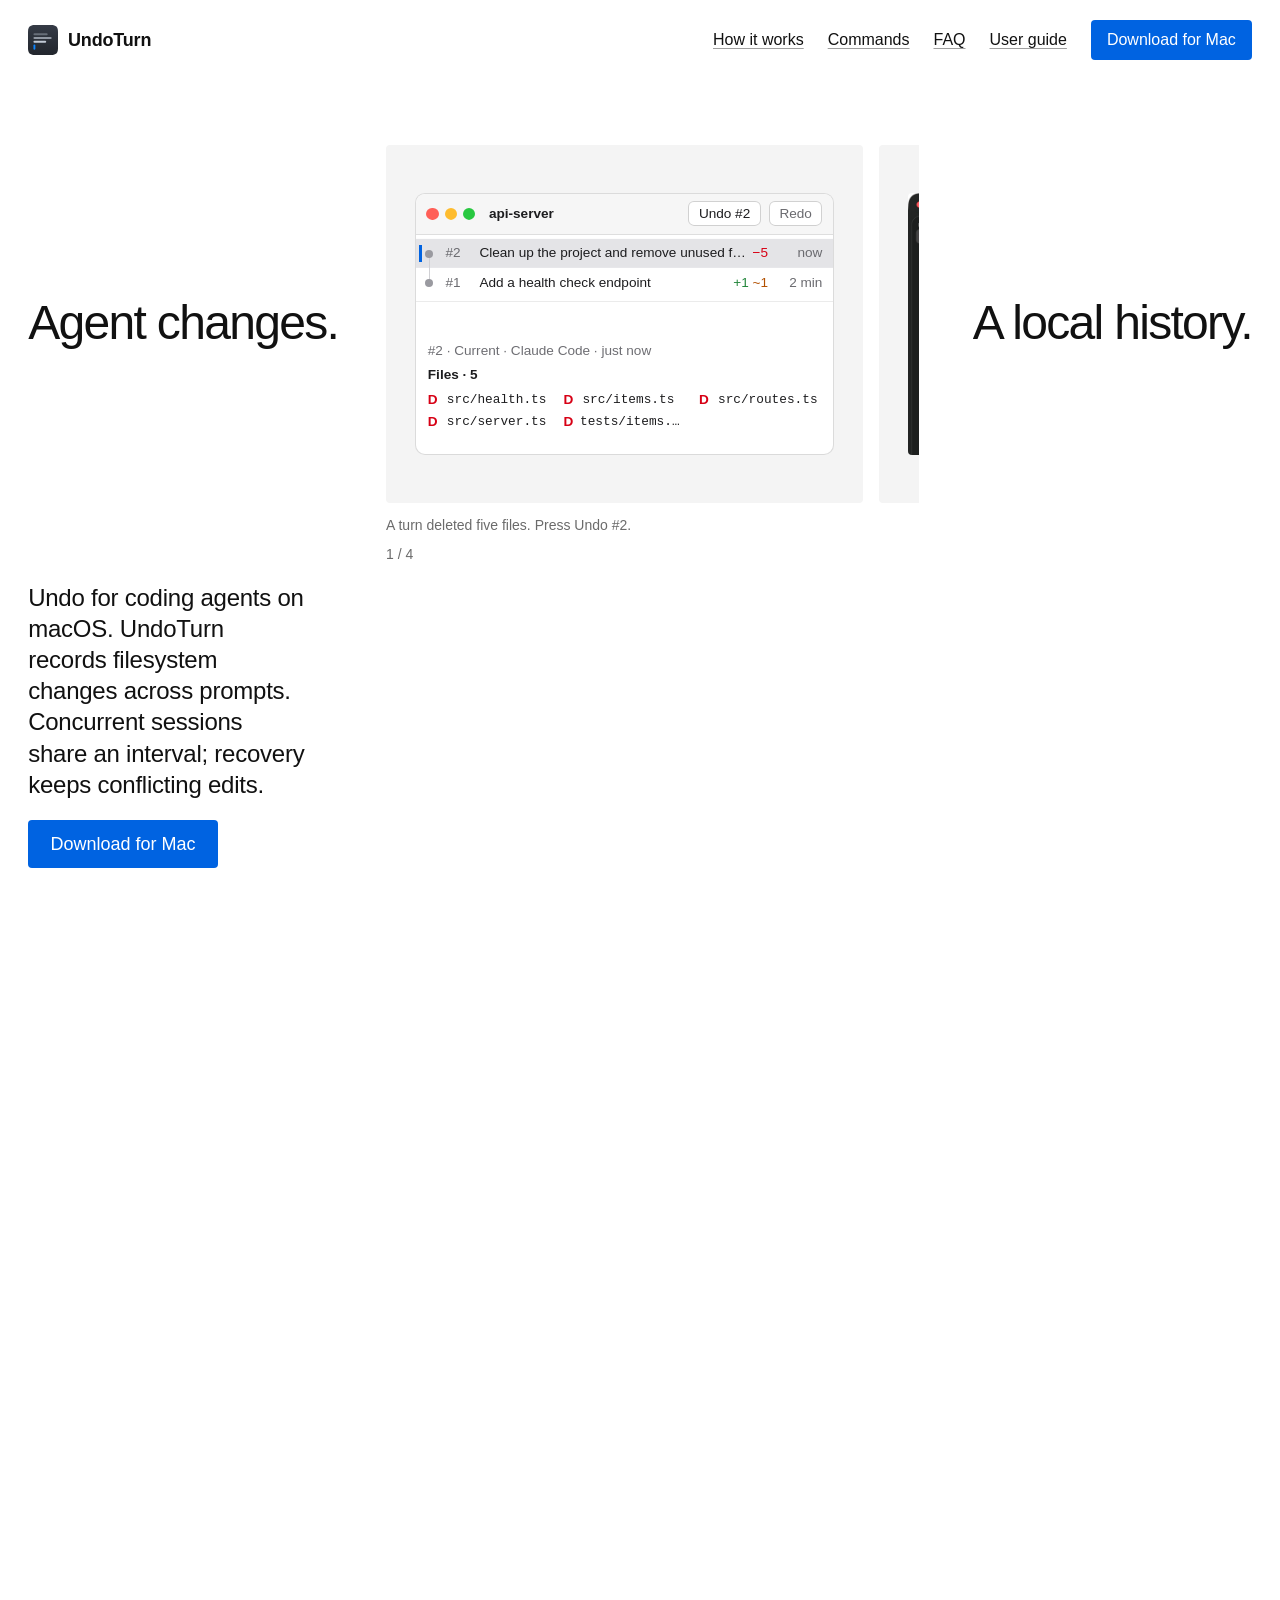
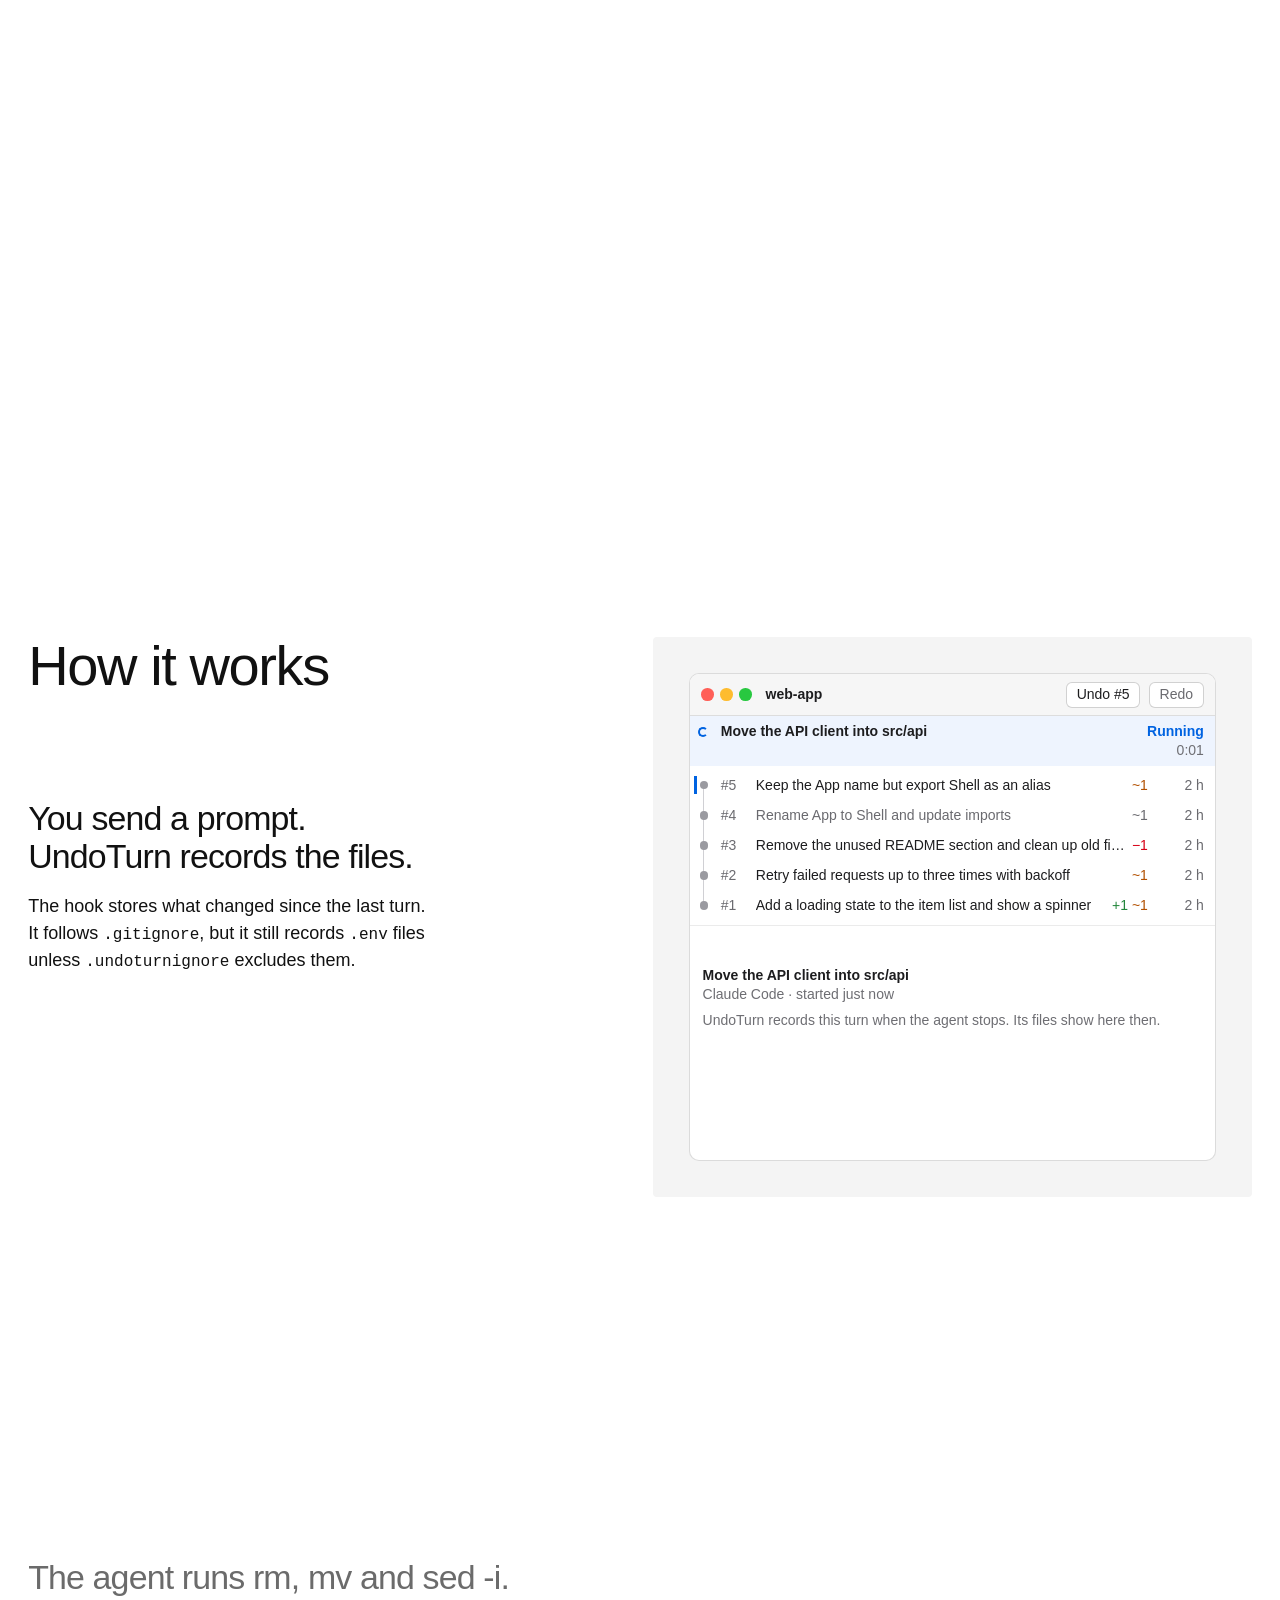
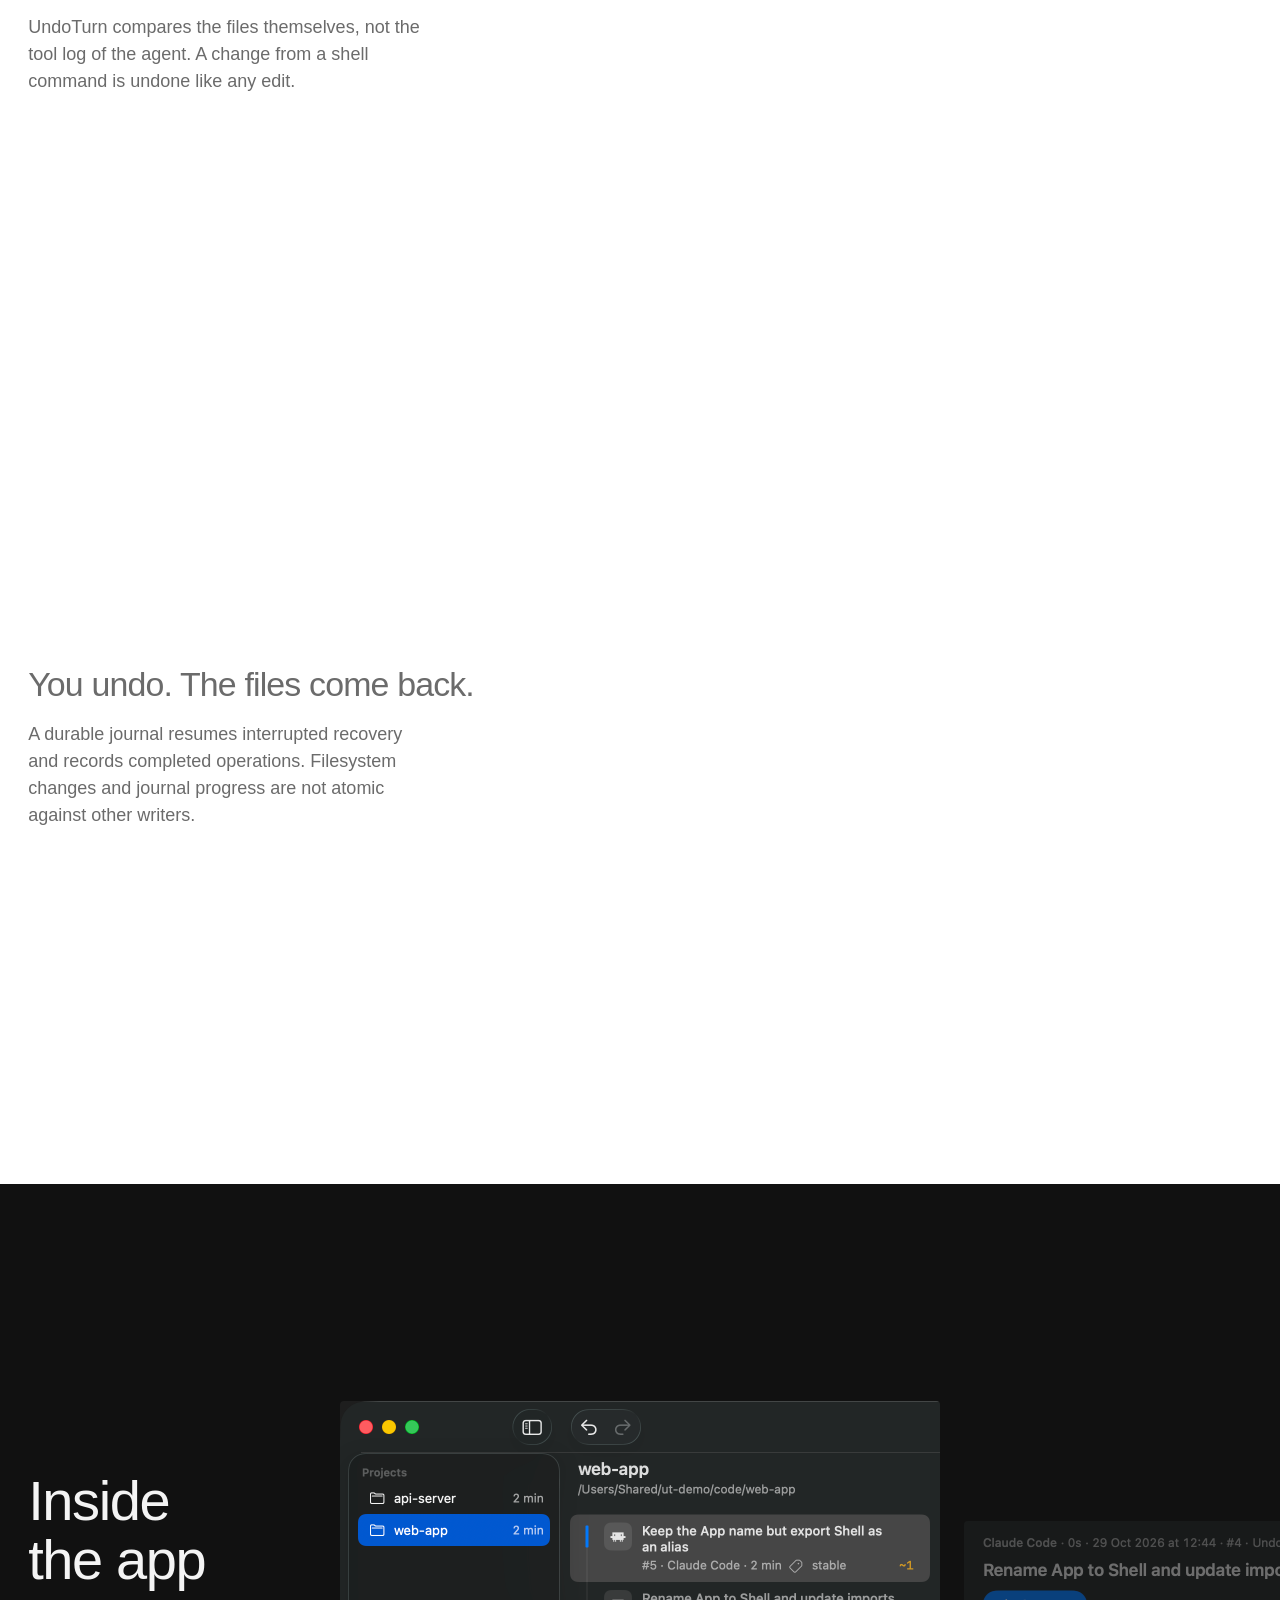
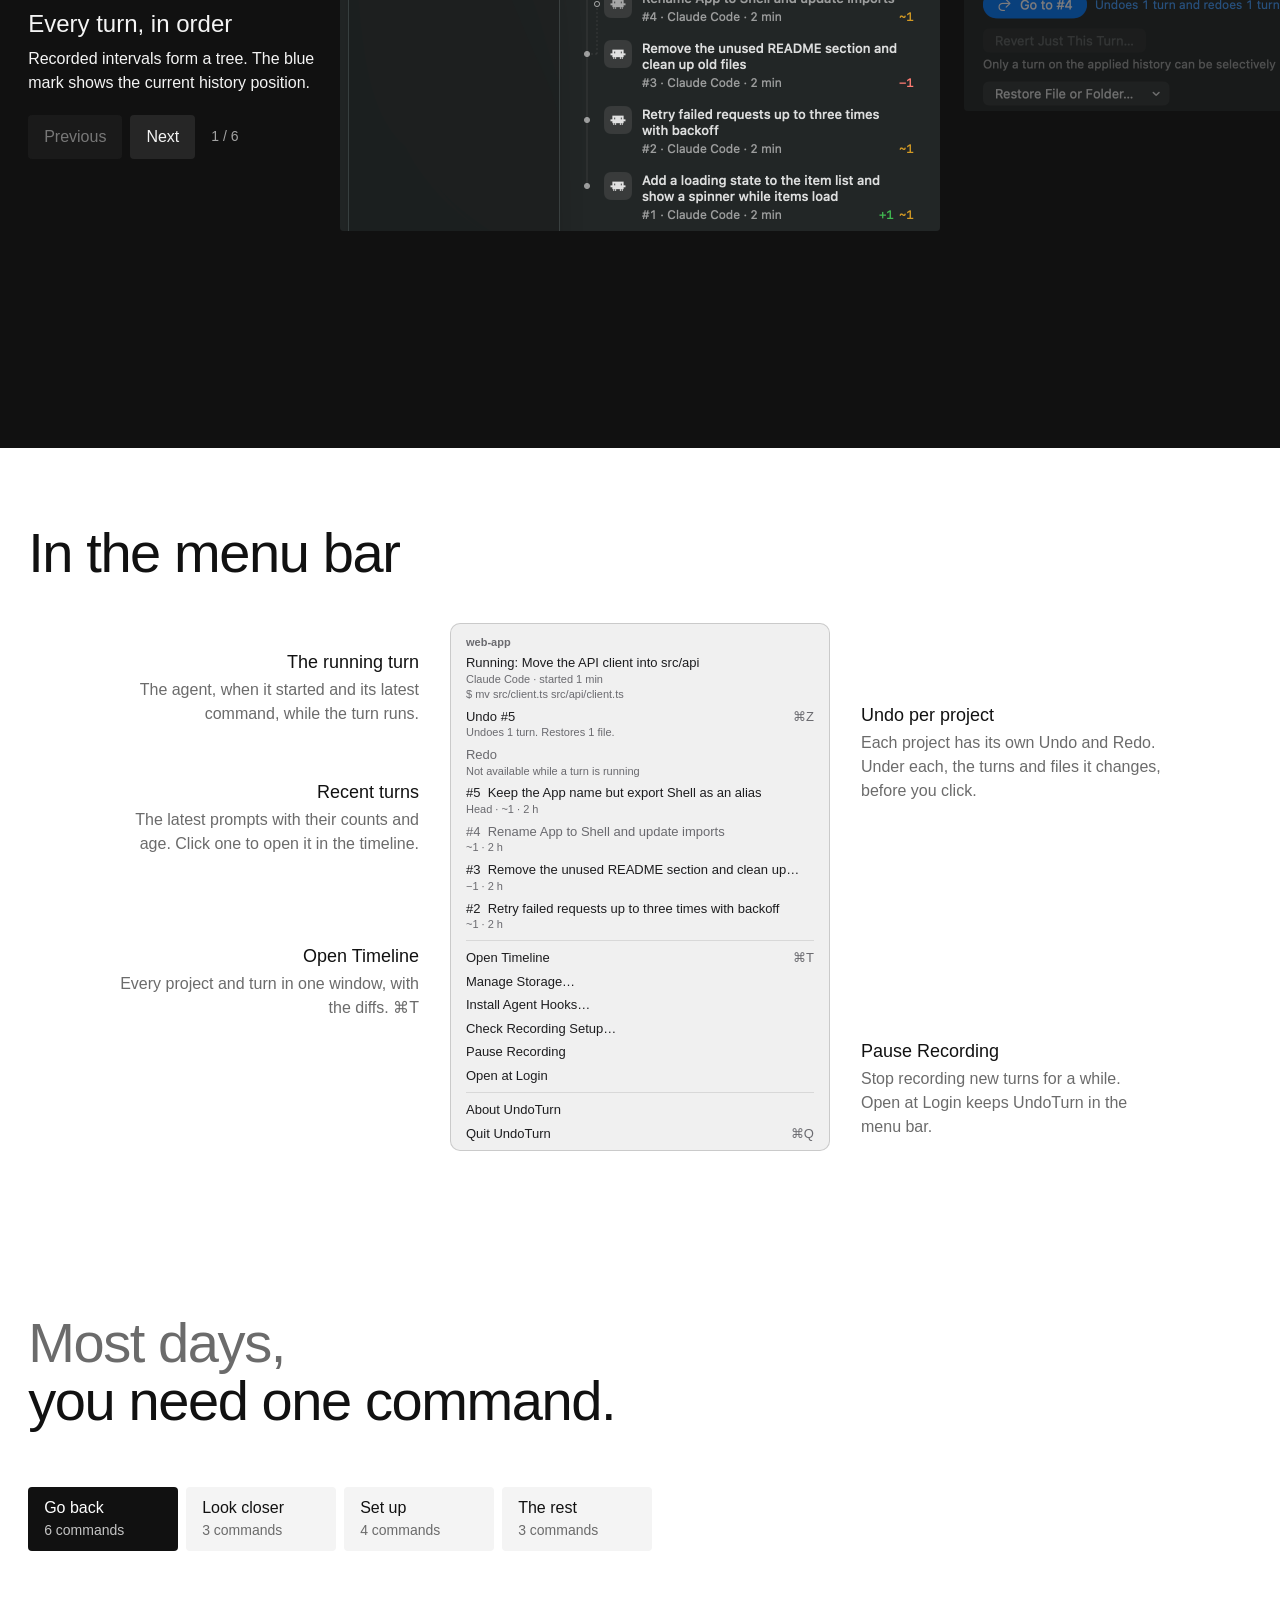
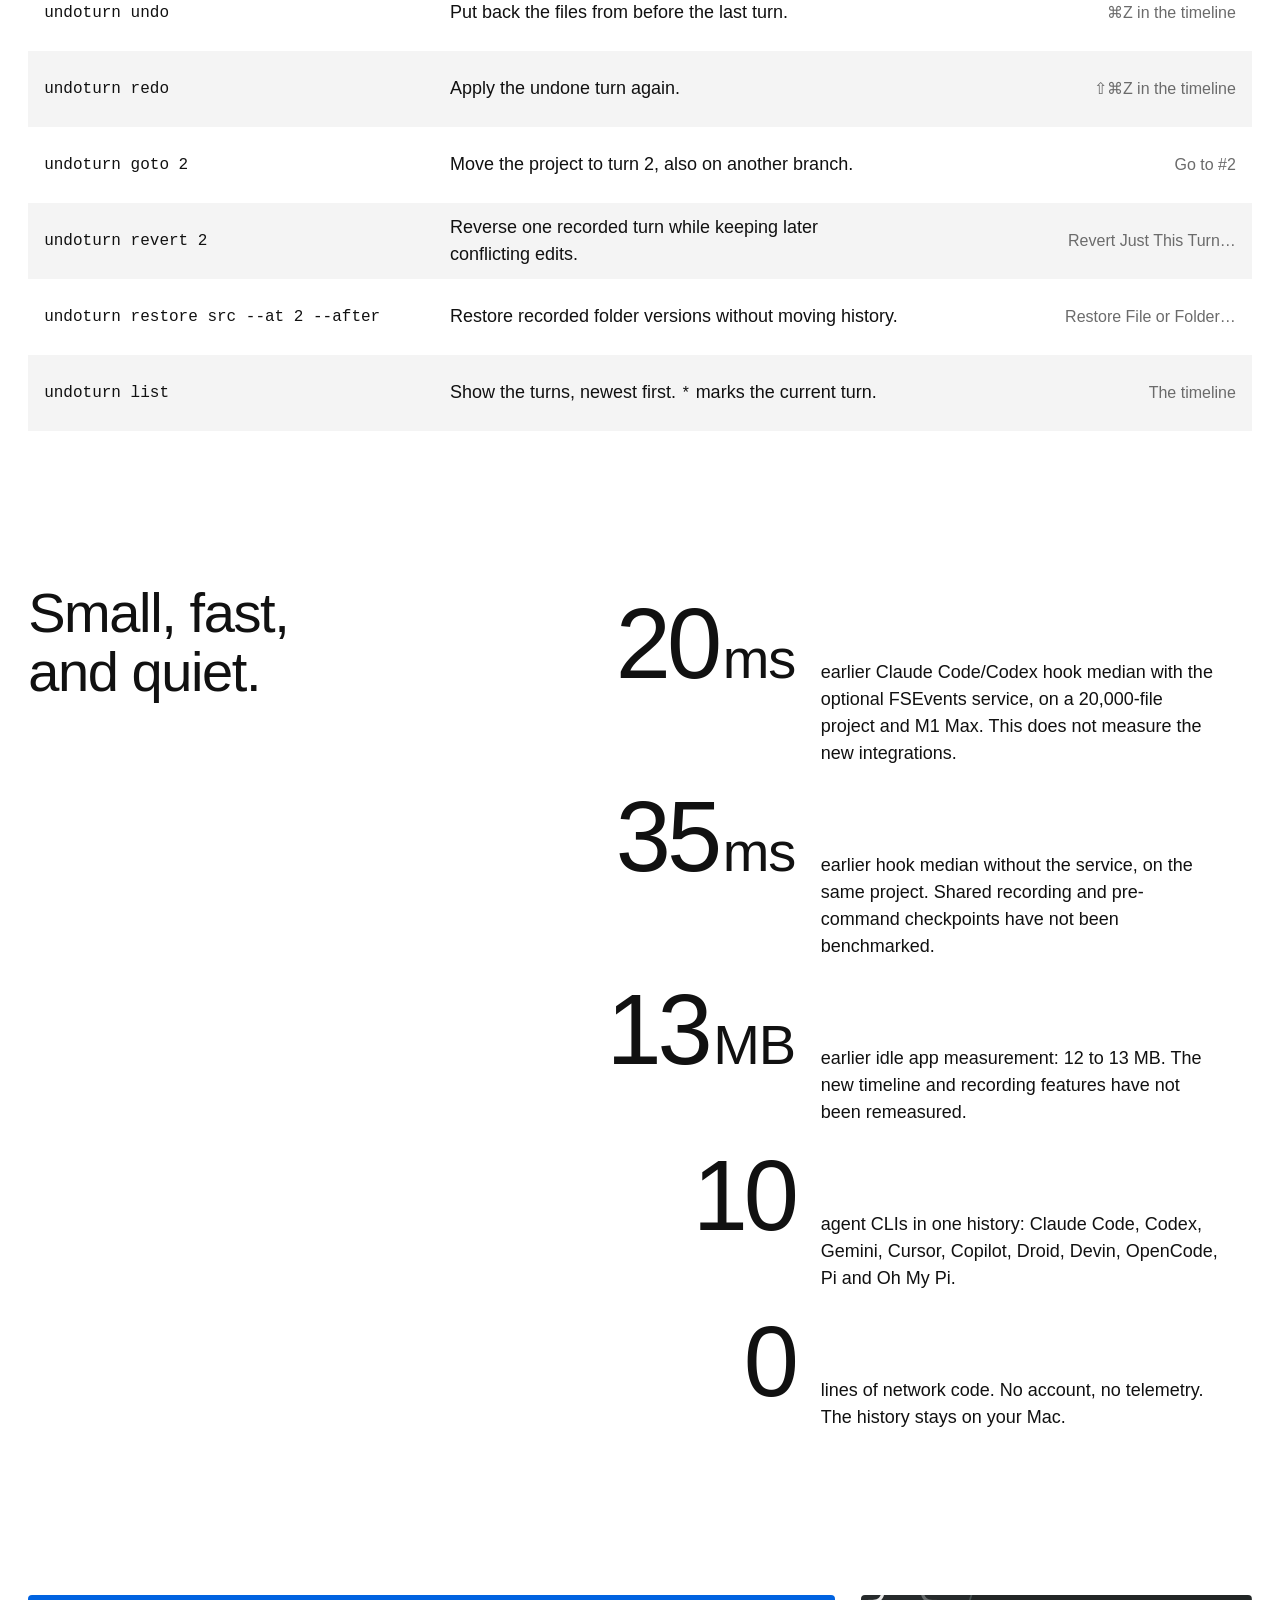
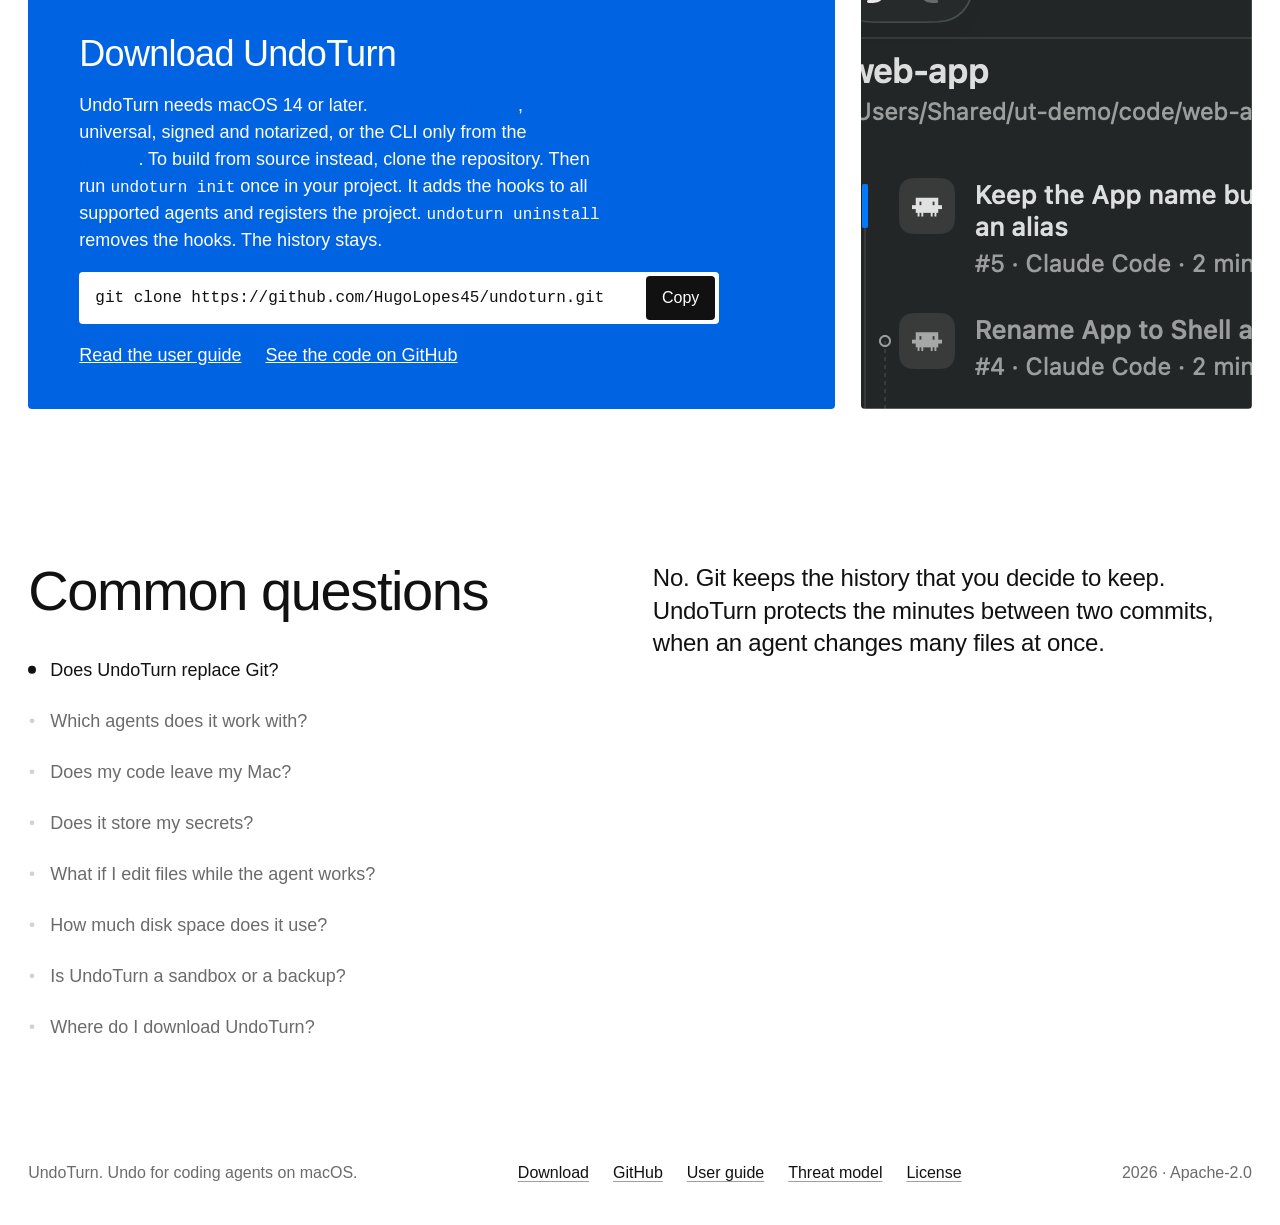
==== docs/index.html @ 09113bf9 "Remove the comparison with other tools UndoTurn's pages describe UndoTurn only; they do not name or " ====
<!doctype html>
<html lang="en">
<head>
<meta charset="utf-8">
<meta name="viewport" content="width=device-width, initial-scale=1">
<title>UndoTurn: undo for coding agents on macOS</title>
<meta name="description" content="UndoTurn records your files at each coding-agent prompt and puts them back with one command or one click. For Claude Code, Codex CLI and eight other agent CLIs, on macOS.">
<meta name="color-scheme" content="light">
<meta name="theme-color" content="#ffffff">
<meta property="og:title" content="UndoTurn: local history for coding agents">
<meta property="og:description" content="Undo for coding agents on macOS. One command. One click.">
<meta property="og:type" content="website">
<meta property="og:image" content="https://hugolopes45.github.io/undoturn/images/timeline-light.png">
<meta name="twitter:card" content="summary_large_image">
<link rel="icon" href="images/icon.svg" type="image/svg+xml">
<script>document.documentElement.classList.add('js')</script>
<style>
:root {
  --bg: #ffffff;
  --surface: #f4f4f4;
  --ink: #111111;
  --muted: #6b6b6b;
  --accent: #0063e1;
  --accent-strong: #0050b8;
  --accent-ink: #ffffff;
  --field: #111111;
  --field-ink: #f4f4f4;
  --field-muted: #a3a3a3;

  --font: -apple-system, BlinkMacSystemFont, "SF Pro Text", "Helvetica Neue", Arial, sans-serif;

  --step-small: 0.875rem;
  --step-body: 1.125rem;
  --step-lead: clamp(1.375rem, 1.1rem + 0.8vw, 1.75rem);
  --step-head: clamp(2rem, 1.2rem + 3vw, 3.5rem);
  --step-display: clamp(3.5rem, 1rem + 6.5vw, 7rem);

  --margin: clamp(1rem, 2.2vw, 2rem);
  --gutter: clamp(1rem, 2vw, 2rem);
  --section: clamp(7.5rem, 12vw, 15rem);
  --radius: 4px;

  --ease-out: cubic-bezier(0.22, 1, 0.36, 1);
  --ease-expo: cubic-bezier(0.16, 1, 0.3, 1);
  --ease-in-out: cubic-bezier(0.76, 0, 0.24, 1);
  --t-press: 140ms;
  --t-hover: 180ms;
  --t-ui: 240ms;
}

/* reset */
*, *::before, *::after { box-sizing: border-box; }
html { -webkit-text-size-adjust: 100%; text-size-adjust: 100%; }
body { margin: 0; background: var(--bg); color: var(--ink); font-family: var(--font); font-size: var(--step-body); line-height: 1.5; -webkit-font-smoothing: antialiased; text-rendering: optimizeLegibility; }
h1, h2, h3, p, figure, ul, ol, dl, dd { margin: 0; }
ul[class], ol[class] { padding: 0; list-style: none; }
img, svg { display: block; max-width: 100%; }
img { height: auto; }
button { font: inherit; color: inherit; background: none; border: 0; padding: 0; cursor: pointer; }
a { color: inherit; }
:target { scroll-margin-top: 2rem; }
::selection { background: var(--accent); color: var(--accent-ink); }
:focus-visible { outline: 2px solid var(--accent); outline-offset: 3px; }
h1, h2, h3 { font-weight: 500; text-wrap: balance; }
p { max-width: 62ch; text-wrap: pretty; }
pre, code, kbd { font-family: ui-monospace, "SF Mono", Menlo, monospace; font-size: 0.89em; }
:where(p, figcaption) code { white-space: nowrap; }
code.path { white-space: normal; }
.sr-only { position: absolute; width: 1px; height: 1px; overflow: hidden; clip-path: inset(50%); white-space: nowrap; }

/* layout */
.wrap { padding-inline: var(--margin); }
.grid { display: grid; grid-template-columns: repeat(12, minmax(0, 1fr)); column-gap: var(--gutter); }
.section { padding-block: calc(var(--section) / 2); }
.head { font-size: var(--step-head); line-height: 1.04; letter-spacing: -0.025em; }
.lead { font-size: var(--step-lead); line-height: 1.3; letter-spacing: -0.01em; }
.muted { color: var(--muted); }

/* controls */
.button { display: inline-flex; align-items: center; justify-content: center; min-height: 3rem; padding: 0 1.4rem; background: var(--accent); color: var(--accent-ink); border-radius: var(--radius); text-decoration: none; white-space: nowrap; font-weight: 500; transition: transform var(--t-press) var(--ease-out), background-color var(--t-hover) ease; }
.button:active { transform: scale(0.97); }
.button--small { min-height: 2.5rem; padding: 0 1rem; font-size: 16px; }
.link { text-decoration: underline; text-decoration-color: color-mix(in srgb, currentColor 40%, transparent); text-underline-offset: 0.2em; text-decoration-thickness: 0.07em; transition: text-decoration-color var(--t-hover) ease, color var(--t-hover) ease; }
.link-plain { color: var(--accent); text-decoration: underline; text-underline-offset: 0.18em; text-decoration-thickness: 0.07em; }
.ctl { display: inline-flex; align-items: center; justify-content: center; min-height: 2.75rem; min-width: 2.75rem; padding: 0 1rem; border-radius: var(--radius); background: var(--surface); font-size: 16px; transition: transform var(--t-press) var(--ease-out), background-color var(--t-hover) ease, opacity var(--t-hover) ease; }
.ctl:active { transform: scale(0.96); }
.ctl:disabled { opacity: 0.45; cursor: default; }
@media (hover: hover) and (pointer: fine) {
  .button:hover { background-color: var(--accent-strong); }
  .link:hover { text-decoration-color: currentColor; }
  .link-plain:hover { color: var(--accent-strong); }
  .ctl:not(:disabled):hover { background-color: #e6e6e6; }
  .showcase .ctl:not(:disabled):hover { background-color: #333333; }
}

/* ---------- hero ---------- */
.hero { position: relative; }
.hero__stage { display: grid; grid-template-columns: minmax(0, 1fr); row-gap: 20px; padding: 14px var(--margin) 40px; min-height: 100svh; align-content: start; }
.nav { display: flex; align-items: center; gap: 24px; min-height: 52px; }
.wordmark { display: inline-flex; align-items: center; gap: 10px; margin-right: auto; font-size: 18px; font-weight: 600; letter-spacing: -0.01em; text-decoration: none; }
.wordmark img { width: 30px; height: 30px; }
.nav__links { display: none; gap: 24px; font-size: 16px; }
.nav__links a { text-decoration-line: underline; }
.hero__title { font-size: clamp(2.5rem, 9.4vw, 4.75rem); line-height: 1.02; letter-spacing: -0.035em; font-weight: 500; }
.lines .line { display: block; overflow: hidden; padding-bottom: 0.08em; margin-bottom: -0.08em; }
.lines [data-line] { display: block; }
.half [data-line] { white-space: nowrap; }
.half--b { text-align: right; }
.reel { --sliver: 14px; --gap: 10px; container-type: inline-size; --fw: calc(100cqw - 2 * var(--margin) - 2 * (var(--sliver) + var(--gap))); margin-inline: calc(var(--margin) * -1); overflow: hidden; }
html:not(.js) .reel__window { overflow-x: auto; }
.js .reel__window { touch-action: pan-y pinch-zoom; }
.reel__track { display: flex; gap: var(--gap); padding-inline: calc(var(--margin) + var(--sliver) + var(--gap)); transform: translate3d(calc(var(--pos, 0) * -1 * (var(--fw) + var(--gap))), 0, 0); }
.frame { flex: 0 0 var(--fw); min-width: 0; }
.frame__box { position: relative; aspect-ratio: 4 / 3; container-type: inline-size; border-radius: var(--radius); background: var(--surface); }
.frame__in { position: absolute; left: 6%; right: 6%; top: 50%; transform: translateY(-50%); aspect-ratio: 16 / 10; }
@media (max-width: 47.99em) { .frame__in--tall { aspect-ratio: 4 / 3; } }
.shot { overflow: hidden; border-radius: var(--radius); }
.shot img { width: calc(var(--iw, 960) / var(--w) * 100%); max-width: none; }
.frame figcaption { margin-top: 12px; font-size: var(--step-small); color: var(--muted); }
.js .frame figcaption { position: absolute; width: 1px; height: 1px; overflow: hidden; clip-path: inset(50%); white-space: nowrap; }
.reel__foot { padding-inline: calc(var(--margin) + var(--sliver) + var(--gap)); }
.reel__caption { display: none; margin-top: 12px; font-size: var(--step-small); color: var(--muted); }
.js .reel__caption { display: block; }
.reel__controls { display: flex; align-items: center; gap: 8px; margin-top: 8px; }
.reel__count { font-size: var(--step-small); color: var(--muted); font-variant-numeric: tabular-nums; margin-left: 8px; }
.hero__act { display: flex; flex-direction: column; align-items: flex-start; gap: 20px; }
.hero__sentence { max-width: 30ch; }

@media (min-width: 48em) {
  .nav__links { display: flex; }
  .reel { --sliver: 32px; --gap: 16px; }
}
@media (min-width: 75em) {
  .hero__stage { height: 100svh; min-height: 640px; grid-template-columns: minmax(0, 0.9fr) var(--reel) minmax(0, 1fr); grid-template-rows: auto 1fr auto; column-gap: var(--gutter); row-gap: 0; padding-bottom: 32px; --reel: clamp(480px, min(46vw, (100svh - 360px) * 4 / 3 + 112px), 800px); }
  .nav { grid-column: 1 / -1; }
  .hero__title { grid-column: 1 / -1; grid-row: 2; display: grid; grid-template-columns: subgrid; align-self: center; font-size: clamp(2.75rem, 5vw - 1rem, 4.5rem); }
  .half--a { grid-column: 1; grid-row: 1; justify-self: start; }
  .half--b { grid-column: 3; grid-row: 1; justify-self: end; }
  .reel { grid-column: 2; grid-row: 2; align-self: center; position: relative; z-index: 2; margin-inline: 0; overflow: visible; --sliver: 40px; --gap: 16px; --fw: calc(var(--reel) - 2 * (var(--sliver) + var(--gap))); }
  .reel__window { overflow: clip; }
  .reel__track { padding-inline: calc(var(--sliver) + var(--gap)); }
  .reel__foot { position: absolute; top: 100%; left: 0; right: 0; padding-inline: calc(var(--sliver) + var(--gap)); }
  .hero__act { grid-column: 1; grid-row: 3; align-self: end; }
  .hero__sentence { font-size: 24px; }
}
@media (min-width: 75em) and (prefers-reduced-motion: no-preference) {
  .js .hero { height: 240svh; }
  .js .hero__stage { position: sticky; top: 0; }
  .js .reel__controls .ctl { display: none; }
  .js .reel__count { margin-left: 0; }
}
.reel__track { transition: transform 620ms var(--ease-out); }
.js .hero.is-held .reel__track { transition: none; }

/* ---------- interface fragments: macOS conventions ---------- */
[data-ui] { font-family: var(--font); color: #1d1d1f; line-height: 1.35; text-align: left; }
[data-ui] code { font-size: 0.94em; }
[data-ui].win { position: absolute; inset: 0; display: flex; flex-direction: column; background: #ffffff; border-radius: 10px; border: 1px solid rgba(0, 0, 0, 0.14); overflow: hidden; font-size: clamp(11px, 2.85cqw, 14px); }
[data-ui] .win__bar { display: flex; align-items: center; gap: 0.6em; padding: 0.55em 0.8em; background: #f6f6f6; border-bottom: 1px solid rgba(0, 0, 0, 0.1); white-space: nowrap; }
[data-ui] .lights { display: inline-flex; gap: 0.45em; margin-right: 0.4em; }
[data-ui] .lights i { width: 0.9em; height: 0.9em; border-radius: 50%; background: #ff5f57; }
[data-ui] .lights i:nth-child(2) { background: #febc2e; }
[data-ui] .lights i:nth-child(3) { background: #28c840; }
[data-ui] .win__title { font-weight: 700; margin-right: auto; }
[data-ui] .mac-btn { padding: 0.18em 0.7em; border-radius: 6px; background: #ffffff; border: 1px solid rgba(0, 0, 0, 0.18); font-size: 1em; color: #1d1d1f; transition: background-color 120ms ease, transform var(--t-press) var(--ease-out); }
[data-ui] .mac-btn:active:not(:disabled) { background: #e3e3e3; transform: scale(0.97); }
[data-ui] .mac-btn:disabled { color: #6a6a6f; cursor: default; }
[data-ui] .mac-btn.is-primary { background: #0063e1; border-color: #0063e1; color: #ffffff; }
[data-ui] .rows { position: relative; padding: 0.3em 0; }
[data-ui] .row { position: relative; display: grid; grid-template-columns: 1.8em 2.1em minmax(0, 1fr) auto 3.6em; align-items: center; column-gap: 0.4em; height: 2.15em; padding-right: 0.8em; transition: color var(--t-ui) ease; }
[data-ui] .row.is-sel { background: #e4e4e7; }
[data-ui] .row .num { color: #6a6a6f; font-variant-numeric: tabular-nums; }
[data-ui] .row .prompt { overflow: hidden; text-overflow: ellipsis; white-space: nowrap; }
[data-ui] .row .counts { font-variant-numeric: tabular-nums; white-space: nowrap; }
[data-ui] .row .age { text-align: right; color: #6a6a6f; font-variant-numeric: tabular-nums; }
[data-ui] .row.is-undone .prompt, [data-ui] .row.is-undone .counts { color: #6a6a6f; }
[data-ui] .rail { position: relative; align-self: stretch; }
[data-ui] .rail::before { content: ""; position: absolute; left: 0.95em; top: 0; bottom: 0; border-left: 1px solid #d0d0d4; }
[data-ui] .row:first-child .rail::before, [data-ui] .row.is-hidden:first-child + .row .rail::before { top: 50%; }
[data-ui] .row:has(+ .caret) .rail::before { bottom: 50%; }
[data-ui] .rail::after { content: ""; position: absolute; left: 0.68em; top: 50%; width: 0.6em; height: 0.6em; margin-top: -0.3em; border-radius: 50%; background: #9a9aa0; }
[data-ui] .caret { position: absolute; left: 0.25em; top: 0.3em; width: 0.22em; height: 2.15em; padding-block: 0.45em; background-clip: content-box; background-color: #0063e1; border-radius: 2px; transform: translateY(calc(var(--caret, 0) * 2.15em)); transition: transform 420ms var(--ease-out); }
[data-ui] .add { color: #23863b; }
[data-ui] .del { color: #d70015; }
[data-ui] .mod { color: #b25000; }
[data-ui] .detail { flex: 1; display: flex; flex-direction: column; gap: 0.45em; padding: 0.55em 0.9em 0.8em; border-top: 1px solid rgba(0, 0, 0, 0.08); min-height: 0; }
[data-ui] .banner { display: flex; align-items: baseline; justify-content: space-between; gap: 1em; min-height: 1.9em; padding: 0.3em 0.6em; border-radius: 6px; background: #f2f2f4; font-weight: 600; font-variant-numeric: tabular-nums; }
[data-ui] .banner:empty { background: transparent; }
[data-ui] .meta { color: #6e6e73; }
[data-ui] .files-h { font-weight: 700; }
[data-ui] .files { display: grid; grid-template-columns: repeat(3, minmax(0, 1fr)); gap: 0.25em 1em; }
[data-ui] .files li { display: flex; gap: 0.5em; white-space: nowrap; overflow: hidden; }
[data-ui] .files b { width: 0.9em; font-weight: 600; }
[data-ui] .files code { overflow: hidden; text-overflow: ellipsis; }
[data-ui] .files b.D { color: #d70015; }
[data-ui] .files b.A { color: #23863b; }
[data-ui] .files b.M { color: #b25000; }

[data-ui].term { position: absolute; inset: 0; margin: 0; padding: 0.9em 1.1em; background: #1e1e1e; color: #e8e8e8; border-radius: 10px; font-size: clamp(11px, 3.1cqw, 15px); line-height: 1.55; overflow: hidden; white-space: pre; }
[data-ui].term .p { color: #8fd18a; }
[data-ui].term .dim { color: #9a9a9a; }

/* ---------- how it works ---------- */
.how__grid { align-items: start; }
.how__text { grid-column: 1 / -1; }
.steps { margin-top: 24px; }
.step { padding-block: 8px 48px; color: var(--muted); transition: color 320ms ease; }
.step.is-active { color: var(--ink); }
.step__s { font-size: clamp(1.75rem, 1rem + 1.4vw, 2.25rem); line-height: 1.12; letter-spacing: -0.025em; font-weight: 500; text-wrap: balance; }
.step__s[role="button"] { cursor: pointer; }
.step__t { margin-top: 18px; max-width: 40ch; }
.how__stage { grid-column: 1 / -1; grid-row: 2; height: 46svh; padding: 12px 0; }
.how__pad { position: relative; height: 100%; container-type: inline-size; background: var(--surface); border-radius: var(--radius); padding: clamp(14px, 3cqw, 36px); }
.how__win { position: relative; height: 100%; }
.how__note { display: none; }
@media (max-width: 63.99em) {
  /* Heading, stage, statements, then the detail of the selected statement: the stage stays on screen while the reader picks. */
  .how__text { display: contents; }
  .how__h, .steps { grid-column: 1 / -1; }
  .how__h { grid-row: 1; margin-bottom: 12px; }
  .steps { grid-row: 3; }
  .js .step { padding-block: 10px; }
  .js .step > .step__t { display: none; }
  /* The three details share one cell, so the slot keeps the height of the longest and nothing moves when the step changes. */
  .js .how__note { grid-column: 1 / -1; grid-row: 4; display: grid; margin-top: 14px; }
  .how__note > .step__t { grid-area: 1 / 1; margin-top: 0; }
  .how__note > :not(.is-on) { visibility: hidden; }
}
@media (min-width: 64em) {
  .how__text { grid-column: 1 / 6; grid-row: 1; }
  .step { min-height: 80svh; display: flex; flex-direction: column; justify-content: center; padding-block: 0; }
  .step:first-child { min-height: 70svh; justify-content: flex-start; padding-top: 18svh; }
  .how__stage { grid-column: 7 / -1; grid-row: 1; position: sticky; z-index: 2; top: 14vh; height: min(560px, 72svh); padding: 0; }
  .steps { margin-top: 0; }
  .how__h { position: absolute; }
}
[data-ui] .running { display: grid; grid-template-columns: 1.8em minmax(0, 1fr) auto; column-gap: 0.4em; align-items: start; padding: 0.4em 0.8em 0.4em 0; background: #eef4fe; }
[data-ui] .running .spin { margin: 0.35em 0 0 0.55em; width: 0.75em; height: 0.75em; border-radius: 50%; border: 2px solid #0063e1; border-right-color: transparent; }
[data-ui] .running .r-prompt { font-weight: 600; overflow: hidden; text-overflow: ellipsis; white-space: nowrap; }
[data-ui] .running .r-step { display: block; height: 1.4em; overflow: hidden; color: #4a4a4f; }
[data-ui] .running .r-step code { display: block; overflow: hidden; text-overflow: ellipsis; white-space: nowrap; transition: transform 380ms var(--ease-out), opacity 380ms ease; }
[data-ui] .running .r-step code.is-leaving { transform: translateY(-100%); opacity: 0; }
[data-ui] .running .r-state { text-align: right; color: #0063e1; font-weight: 600; font-variant-numeric: tabular-nums; }
[data-ui] .running .r-state span { display: block; color: #6e6e73; font-weight: 400; }
[data-ui] .grid2 { display: grid; grid-template-columns: auto minmax(0, 1fr); gap: 0.3em 1em; }
[data-ui] .grid2 dt { color: #6e6e73; }
[data-ui] .grid2 dd code { display: block; overflow: hidden; text-overflow: ellipsis; white-space: nowrap; }
[data-ui] .note { color: #6e6e73; max-width: none; }
[data-ui] .is-hidden { display: none; }
[data-ui].how__ui .rows .row { height: 2.15em; }
@media (max-width: 63.99em) { [data-ui].how__ui .detail { display: none; } }

/* ---------- showcase ---------- */
.showcase { background: var(--field); color: var(--field-ink); padding: 64px var(--margin); }
.showcase__inner { display: grid; grid-template-columns: repeat(12, minmax(0, 1fr)); column-gap: var(--gutter); row-gap: 40px; }
.showcase__side { grid-column: 1 / -1; display: flex; flex-direction: column; gap: 20px; }
.showcase__side h2 { font-size: var(--step-head); line-height: 1.04; letter-spacing: -0.025em; }
.showcase__name { font-size: 24px; font-weight: 300; line-height: 1.25; }
.showcase__text { font-size: 16px; color: var(--field-ink); max-width: 34ch; margin-top: 8px; }
.showcase__controls { display: flex; align-items: center; gap: 8px; }
.showcase .ctl { background: #262626; color: var(--field-ink); }
.showcase__count { margin-left: 8px; font-size: var(--step-small); color: var(--field-muted); font-variant-numeric: tabular-nums; }
.showcase__row { grid-column: 1 / -1; overflow: hidden; margin-inline: calc(var(--margin) * -1); }
.showcase__track { display: flex; flex-wrap: wrap; gap: 24px; padding-inline: var(--margin); }
.panel { flex: 0 0 auto; display: flex; flex-direction: column; justify-content: center; max-width: 100%; transition: opacity 420ms ease; }
.panel figcaption { margin-top: 14px; font-size: 16px; max-width: 46ch; }
.panel figcaption strong { display: block; font-size: 18px; font-weight: 600; }
.crop { display: block; width: calc(var(--w) * 1px); max-width: 100%; aspect-ratio: var(--w) / var(--h); overflow: hidden; border-radius: var(--radius); background: #1e1e1e; }
.crop img { width: calc(1200 / var(--w) * 100%); max-width: none; margin-left: calc(var(--x, 0) / var(--w) * -100%); margin-top: calc(var(--y, 0) / var(--w) * -100%); }
.js .showcase__track { flex-wrap: nowrap; align-items: center; transition: transform 620ms var(--ease-out); }
.js .showcase__row { touch-action: pan-y pinch-zoom; }
.js .panel { opacity: 0.45; }
.js .panel.is-lit { opacity: 1; }
.js .panel figcaption { position: absolute; width: 1px; height: 1px; overflow: hidden; clip-path: inset(50%); }
.no-js-hide { display: none; }
.js .no-js-hide { display: flex; }
@media (min-width: 64em) {
  .showcase { min-height: 96svh; display: flex; align-items: center; padding-block: 80px; }
  .showcase__inner { width: 100%; align-items: center; }
  .showcase__side { grid-column: 1 / 4; }
  .showcase__row { grid-column: 4 / -1; margin-inline: 0 calc(var(--margin) * -1); }
  .showcase__track { padding-inline: 0; }
  .js .showcase__track { min-height: 340px; }
}
[data-ui].notif { width: 380px; max-width: calc(100vw - 2 * var(--margin)); padding: 12px 14px; border-radius: 16px; background: #2c2c2e; color: #f2f2f7; font-size: 13px; display: grid; grid-template-columns: 34px minmax(0, 1fr); column-gap: 10px; border: 1px solid rgba(255, 255, 255, 0.1); }
[data-ui].notif img { width: 34px; height: 34px; }
[data-ui].notif .n-app { display: flex; justify-content: space-between; color: #aeaeb2; font-size: 12px; }
[data-ui].notif .n-title { font-weight: 600; margin-top: 2px; }
[data-ui].notif .n-body { color: #d1d1d6; margin-top: 2px; max-width: none; }
[data-ui].notif .n-act { grid-column: 2; justify-self: start; margin-top: 10px; padding: 4px 12px; border-radius: 6px; background: #48484a; color: #ffffff; font-size: 13px; }
[data-ui].term-panel { width: 460px; max-width: calc(100vw - 2 * var(--margin)); margin: 0; padding: 16px 18px; background: #1e1e1e; color: #e8e8e8; border-radius: 8px; font-size: 13px; line-height: 1.6; white-space: pre; overflow: hidden; }
[data-ui].term-panel .p { color: #8fd18a; }
[data-ui].term-panel .warn { color: #ffd479; }

/* ---------- menu bar ---------- */
.menu-sec__grid { row-gap: 40px; }
.menu-sec__h { grid-column: 1 / -1; }
.menu-sec__panel { grid-column: 1 / -1; justify-self: center; width: 100%; max-width: 380px; }
.notes { grid-column: 1 / -1; display: grid; gap: 16px; }
.note-btn { display: block; width: 100%; text-align: left; padding: 10px 0; border-radius: var(--radius); }
.note-btn strong { display: block; font-size: 18px; font-weight: 500; }
.note-btn span { display: block; font-size: 16px; color: var(--muted); margin-top: 2px; max-width: 34ch; }
.note-btn kbd { font-family: var(--font); font-size: 1em; }
@media (min-width: 64em) {
  .menu-sec__panel { grid-column: 5 / 9; grid-row: 2; justify-self: center; }
  .notes { grid-row: 2; }
  .notes--l { grid-column: 1 / 5; }
  .notes--r { grid-column: 9 / -1; }
  .notes--l .note-btn { text-align: right; }
  .notes--l .note-btn span { margin-left: auto; }
  .js .notes { display: block; position: relative; }
  .js .notes .note-btn { position: absolute; top: var(--y); max-width: 300px; }
  .js .notes--l .note-btn { right: 0; }
  .js .notes--r .note-btn { left: 0; }
}
[data-ui].menu { position: relative; padding: 5px; border-radius: 10px; background: #f0f0f0; border: 1px solid rgba(0, 0, 0, 0.16); font-size: 13px; color: #1d1d1f; }
[data-ui].menu .m-head { padding: 6px 10px 2px; font-size: 11px; font-weight: 700; color: #6a6a6f; }
[data-ui].menu .m-item { display: grid; grid-template-columns: minmax(0, 1fr) auto; column-gap: 12px; padding: 3px 10px; border-radius: 5px; transition: opacity var(--t-ui) ease; }
[data-ui].menu .m-item .t { overflow: hidden; text-overflow: ellipsis; white-space: nowrap; }
[data-ui].menu .m-item .s { grid-column: 1; font-size: 11px; color: #6a6a6f; white-space: nowrap; overflow: hidden; text-overflow: ellipsis; font-variant-numeric: tabular-nums; }
[data-ui].menu .m-item .k { grid-row: 1; grid-column: 2; color: #6a6a6f; }
[data-ui].menu .m-item.is-off .t { color: #6a6a6f; }
[data-ui].menu .m-item.is-undone .t { color: #6a6a6f; }
[data-ui].menu .m-sep { margin: 5px 10px; border-top: 1px solid rgba(0, 0, 0, 0.1); }
[data-ui].menu .m-num { font-variant-numeric: tabular-nums; }
[data-ui].menu .m-part { transition: opacity var(--t-ui) ease; }
[data-ui].menu.is-focusing .m-part { opacity: 0.4; }
[data-ui].menu.is-focusing .m-part.is-target { opacity: 1; }

/* ---------- commands ---------- */
.cmds__head { align-items: end; row-gap: 20px; }
.cmds__head h2 { grid-column: 1 / -1; }
.cmds__head h2 span { display: block; }
.cmds__head .link { grid-column: 1 / -1; font-size: 18px; text-decoration-line: underline; }
.tabs { display: flex; flex-wrap: wrap; gap: 8px; margin-top: 56px; }
.tab { display: flex; flex-direction: column; justify-content: center; align-items: flex-start; width: 150px; height: 64px; padding: 0 16px; border-radius: var(--radius); background: var(--surface); text-align: left; transition: background-color var(--t-hover) ease, color var(--t-hover) ease, transform var(--t-press) var(--ease-out); }
.tab:active { transform: scale(0.97); }
.tab__label { font-size: 16px; font-weight: 500; }
.tab__count { font-size: 14px; color: var(--muted); }
.tab[aria-selected="true"] { background: var(--ink); color: #ffffff; }
.tab[aria-selected="true"] .tab__count { color: #c4c4c4; }
@media (hover: hover) and (pointer: fine) { .tab[aria-selected="false"]:hover { background: #e6e6e6; } }
.bands { margin-top: 24px; }
.band { display: grid; grid-template-columns: 1fr; row-gap: 4px; padding: 16px; }
.band:nth-child(odd) { background: var(--surface); }
.band code { font-size: 16px; }
.band p { font-size: 18px; }
.band .band__app { color: var(--muted); font-size: 16px; }
.bands h3 { font-size: 18px; margin: 24px 0 8px; }
.js .bands h3 { display: none; }
@media (min-width: 64em) {
  .cmds__head h2 { grid-column: 1 / 9; }
  .cmds__head .link { grid-column: 10 / -1; justify-self: end; margin-bottom: 0.4em; }
  .band { grid-template-columns: repeat(12, minmax(0, 1fr)); column-gap: var(--gutter); align-items: center; min-height: 76px; padding: 0 16px; }
  .band code { grid-column: 1 / 5; }
  .band p { grid-column: 5 / 10; }
  .band .band__app { grid-column: 10 / -1; text-align: right; }
}

/* ---------- stats ---------- */
.stats__h { grid-column: 1 / -1; }
.stats__h span { display: block; }
.figs { grid-column: 1 / -1; margin-top: 48px; }
.fig { display: grid; grid-template-columns: minmax(0, 4fr) minmax(0, 7fr); column-gap: var(--gutter); align-items: baseline; padding-block: 10px; }
.fig__n { font-size: var(--step-display); line-height: 1; letter-spacing: -0.04em; font-weight: 400; text-align: right; font-variant-numeric: tabular-nums; }
.fig__u { font-size: var(--step-head); letter-spacing: -0.02em; margin-left: 0.08em; }
.fig__c { font-size: 18px; max-width: 40ch; }
@media (min-width: 64em) {
  .stats__h { grid-column: 1 / 6; }
  .figs { grid-column: 6 / -1; margin-top: 0; }
}

/* ---------- call to action ---------- */
.cta__grid { row-gap: var(--gutter); }
.cta__tile { grid-column: 1 / -1; display: flex; flex-direction: column; justify-content: center; gap: 18px; padding: 40px clamp(20px, 4vw, 56px); min-height: 360px; background: var(--accent); color: var(--accent-ink); border-radius: var(--radius); }
.cta__tile h2 { font-size: min(var(--step-head), 2.25rem); line-height: 1.08; letter-spacing: -0.02em; }
.cta__tile p { font-size: 18px; max-width: 52ch; }
.cta__field { display: flex; align-items: center; gap: 12px; width: min(100%, 640px); min-height: 52px; padding: 4px 4px 4px 16px; background: #ffffff; color: var(--ink); border-radius: var(--radius); }
.cta__field code { flex: 1; min-width: 0; padding-block: 6px; overflow-wrap: anywhere; line-height: 1.4; font-size: 16px; }
.cta__copy { min-height: 44px; padding: 0 16px; border-radius: var(--radius); background: var(--ink); color: #ffffff; font-size: 16px; font-weight: 500; transition: transform var(--t-press) var(--ease-out), background-color var(--t-hover) ease; }
.cta__copy:active { transform: scale(0.96); }
.cta__links { display: flex; flex-wrap: wrap; gap: 8px 24px; align-items: center; font-size: 18px; }
.cta__links a { text-decoration-line: underline; }
.cta__links a:focus-visible { outline-color: var(--accent-ink); }
.cta__side { display: none; position: relative; border-radius: var(--radius); min-height: 360px; overflow: hidden; }
.cta__side img { position: absolute; inset: 0; width: 100%; height: 100%; object-fit: none; object-position: -490px -60px; }
@media (hover: hover) and (pointer: fine) { .cta__copy:hover { background: #333333; } }
@media (min-width: 64em) {
  .cta__tile { grid-column: 1 / 9; }
  .cta__side { display: block; grid-column: 9 / -1; }
}

/* ---------- faq ---------- */
.faq__list { display: grid; grid-template-columns: minmax(0, 1fr); }
.faq__h { margin-bottom: 24px; }
.faq__item h3 { font-size: 18px; font-weight: 400; }
.faq__q { display: flex; align-items: baseline; gap: 14px; width: 100%; padding: 12px 0; text-align: left; transition: color var(--t-hover) ease; }
.faq__q::before { content: ""; flex: 0 0 8px; height: 8px; border-radius: 50%; background: currentColor; transform: translateY(-0.12em) scale(0.6); opacity: 0.3; transition: transform var(--t-ui) var(--ease-out), opacity var(--t-ui) ease; }
.faq__q[aria-expanded="true"]::before { transform: translateY(-0.12em); opacity: 1; }
.faq__a { padding: 4px 0 20px 22px; font-size: 18px; }
.faq__a p { max-width: 52ch; }
@media (hover: hover) and (pointer: fine) { .faq__q:hover::before { opacity: 1; } }
@media (min-width: 64em) {
  .js .faq__list { grid-template-columns: repeat(12, minmax(0, 1fr)); column-gap: var(--gutter); align-items: start; }
  .js .faq__item { display: contents; }
  .js .faq__h, .js .faq__item h3 { grid-column: 1 / 7; }
  .js .faq__a { grid-column: 7 / -1; grid-row: 1 / span 9; position: sticky; top: 24vh; padding: 0; font-size: 24px; line-height: 1.35; letter-spacing: -0.01em; }
  .js .faq__a p { max-width: 44ch; }
  .js .faq__q[aria-expanded="false"]:not(:hover) { color: var(--muted); }
}

/* ---------- footer ---------- */
.footer { display: flex; flex-wrap: wrap; align-items: baseline; gap: 12px 32px; padding: 32px var(--margin) 40px; font-size: 16px; }
.footer__links { display: flex; flex-wrap: wrap; gap: 8px 24px; margin-inline: auto; }
.footer__links a { text-decoration-line: underline; }
.footer p { color: var(--muted); }

/* ---------- motion (content stays visible without JavaScript or with reduced motion) ---------- */
@media (prefers-reduced-motion: no-preference) {
  .js .hero [data-line] { transform: translateY(105%); animation: load-line 800ms var(--ease-expo) forwards; animation-delay: calc(100ms + var(--i) * 90ms); }
  .js .hero [data-load] { opacity: 0; transform: translateY(12px); animation: load-rise 500ms var(--ease-out) forwards; animation-delay: var(--d); }
  .js .hero [data-open] { animation: load-open 1000ms var(--ease-in-out) 150ms backwards; }
  .js [data-reveal] { opacity: 0; transform: translateY(24px); transition: opacity 700ms var(--ease-out), transform 900ms var(--ease-out); transition-delay: calc(var(--i, 0) * 70ms); }
  .js [data-reveal="row"] { transform: translateY(14px); transition-duration: 500ms, 600ms; }
  .js [data-reveal="open"] { opacity: 1; transform: none; }
  .js [data-reveal="open"] > * { clip-path: inset(0 0 100% 0); transition: clip-path 1100ms var(--ease-in-out); transition-delay: calc(var(--i, 0) * 70ms); }
  .js [data-reveal="open"].is-in > * { clip-path: inset(0); }
  .js [data-reveal="fig"] { transform: translateY(40%); }
  .js [data-reveal].is-in { opacity: 1; transform: none; }
  .js [data-ui] .running .spin { animation: spin 900ms linear infinite; }
  .js .is-paused [data-ui] .running .spin { animation-play-state: paused; }
}
@media (prefers-reduced-motion: reduce) {
  .reel__track, .showcase__track, [data-ui] .caret { transition: none; }
}
@keyframes load-line { to { transform: none; } }
@keyframes load-rise { to { opacity: 1; transform: none; } }
@keyframes load-open { from { clip-path: inset(0 0 100% 0); } to { clip-path: inset(0 0 -6rem 0); } }
@keyframes spin { to { transform: rotate(360deg); } }
</style>
</head>
<body>

<header class="hero scene" id="top">
  <div class="hero__stage">
    <nav class="nav" aria-label="Main" data-load style="--d:520ms">
      <a class="wordmark" href="#top"><img src="images/icon.svg" width="30" height="30" alt=""> UndoTurn</a>
      <ul class="nav__links">
        <li><a class="link" href="#how">How it works</a></li>
        <li><a class="link" href="#commands">Commands</a></li>
        <li><a class="link" href="#faq">FAQ</a></li>
        <li><a class="link" href="guide.html">User guide</a></li>
      </ul>
      <a class="button button--small" href="https://github.com/HugoLopes45/undoturn/releases/latest/download/UndoTurn.dmg">Download for Mac</a>
    </nav>

    <h1 class="hero__title lines">
      <span class="line half half--a"><span data-line style="--i:0">Agent changes.</span></span>
      <span class="line half half--b"><span data-line style="--i:1">A local history.</span></span>
    </h1>

    <div class="reel" data-open role="region" aria-roledescription="carousel" aria-label="UndoTurn at work" tabindex="-1">
      <div class="reel__window">
      <div class="reel__track">
        <figure class="frame is-current" aria-roledescription="slide" aria-label="1 of 4" data-caption="A turn deleted five files. Press Undo #2.">
          <div class="frame__box">
            <div class="frame__in frame__in--tall">
            <div class="win ledger" data-ui id="ledger" data-head="2">
              <div class="win__bar">
                <span class="lights" aria-hidden="true"><i></i><i></i><i></i></span>
                <span class="win__title">api-server</span>
                <button type="button" class="mac-btn" data-act="undo">Undo #2</button>
                <button type="button" class="mac-btn" data-act="redo" disabled>Redo</button>
              </div>
              <ol class="rows" aria-label="Turns">
                <li class="row is-sel" data-turn="2"><span class="rail" aria-hidden="true"></span><span class="num">#2</span><span class="prompt">Clean up the project and remove unused files</span><span class="counts del">&minus;5</span><span class="age">now</span></li>
                <li class="row" data-turn="1"><span class="rail" aria-hidden="true"></span><span class="num">#1</span><span class="prompt">Add a health check endpoint</span><span class="counts"><span class="add">+1</span> <span class="mod">~1</span></span><span class="age">2 min</span></li>
                <li class="caret" aria-hidden="true"></li>
              </ol>
              <div class="detail">
                <p class="banner" role="status" aria-live="polite"></p>
                <p class="meta">#2 &middot; <span data-state>Current</span> &middot; Claude Code &middot; just now</p>
                <p class="files-h">Files &middot; 5</p>
                <ul class="files">
                  <li><b class="D">D</b><code>src/health.ts</code></li>
                  <li><b class="D">D</b><code>src/items.ts</code></li>
                  <li><b class="D">D</b><code>src/routes.ts</code></li>
                  <li><b class="D">D</b><code>src/server.ts</code></li>
                  <li><b class="D">D</b><code>tests/items.test.ts</code></li>
                </ul>
              </div>
            </div>
            </div>
          </div>
          <figcaption>A turn deleted five files. Press Undo #2.</figcaption>
        </figure>

        <figure class="frame" aria-roledescription="slide" aria-label="2 of 4" data-caption="The real app after undoturn undo: #2 is undone, Redo is ready.">
          <div class="frame__box">
            <div class="frame__in shot" style="--iw:1280;--w:1000">
            <img src="images/undo-after.jpg" width="1280" height="720" alt="The UndoTurn timeline after an undo: turn 2, which deleted five files, is undone, turn 1 is current, and the Redo button in the toolbar is available" loading="lazy">
            </div>
          </div>
          <figcaption>The real app after undoturn undo: #2 is undone, Redo is ready.</figcaption>
        </figure>

        <figure class="frame" aria-roledescription="slide" aria-label="3 of 4" data-caption="Or from the terminal: one command, one line per file.">
          <div class="frame__box">
            <div class="frame__in">
<pre class="term" data-ui role="group" aria-label="Terminal"><code><span class="p">~/api-server $</span> undoturn undo
restored: src/health.ts
restored: src/items.ts
restored: src/routes.ts
restored: src/server.ts
restored: tests/items.test.ts
<span class="p">~/api-server $</span> </code></pre>
            </div>
          </div>
          <figcaption>Or from the terminal: one command, one line per file.</figcaption>
        </figure>

        <figure class="frame" aria-roledescription="slide" aria-label="4 of 4" data-caption="Every project, every turn, in one window.">
          <div class="frame__box">
            <div class="frame__in shot" style="--iw:1200;--w:1200">
              <img src="images/timeline-dark.png" srcset="images/timeline-dark.png 2x" width="1200" height="760" alt="The UndoTurn timeline in dark mode: the Projects sidebar, five turns of a web app, newest first, and the current turn with its line diff" loading="lazy">
            </div>
          </div>
          <figcaption>Every project, every turn, in one window.</figcaption>
        </figure>
      </div>
      </div>
      <div class="reel__foot">
        <p class="reel__caption" aria-hidden="true">A turn deleted five files. Press Undo #2.</p>
        <div class="reel__controls">
          <button type="button" class="ctl" data-reel="-1" aria-label="Previous picture">Previous</button>
          <button type="button" class="ctl" data-reel="1" aria-label="Next picture">Next</button>
          <span class="reel__count" aria-hidden="true">1 / 4</span>
        </div>
      </div>
    </div>

    <div class="hero__act" data-load style="--d:440ms">
      <p class="hero__sentence lead">Undo for coding agents on macOS. UndoTurn records filesystem changes across prompts. Concurrent sessions share an interval; recovery keeps conflicting edits.</p>
      <a class="button" href="https://github.com/HugoLopes45/undoturn/releases/latest/download/UndoTurn.dmg">Download for Mac</a>
    </div>
  </div>
</header>

<main>

<section class="section how" id="how" aria-labelledby="how-h">
  <div class="wrap grid how__grid">
    <div class="how__text">
      <h2 class="how__h head" id="how-h" data-reveal>How it works</h2>
      <ol class="steps">
        <li class="step is-active" data-step="1">
          <p class="step__s" data-reveal style="--i:1">You send a prompt. UndoTurn records the files.</p>
          <p class="step__t" data-reveal style="--i:2">The hook stores what changed since the last turn. It follows <code>.gitignore</code>, but it still records <code>.env</code> files unless <code>.undoturnignore</code> excludes them.</p>
        </li>
        <li class="step" data-step="2">
          <p class="step__s">The agent runs rm, mv and sed&nbsp;-i.</p>
          <p class="step__t">UndoTurn compares the files themselves, not the tool log of the agent. A change from a shell command is undone like any edit.</p>
        </li>
        <li class="step" data-step="3">
          <p class="step__s">You undo. The files come back.</p>
          <p class="step__t">A durable journal resumes interrupted recovery and records completed operations. Filesystem changes and journal progress are not atomic against other writers.</p>
        </li>
      </ol>
    </div>
    <div class="how__stage" data-reveal="open" style="--i:2">
      <div class="how__pad">
        <div class="how__win">
          <div class="win how__ui" data-ui id="story" data-step="1" role="group" aria-label="The UndoTurn timeline during a turn">
            <div class="win__bar">
              <span class="lights" aria-hidden="true"><i></i><i></i><i></i></span>
              <span class="win__title">web-app</span>
              <span class="mac-btn" data-s-undo>Undo #5</span>
              <span class="mac-btn" data-s-redo aria-disabled="true" style="color:#6a6a6f">Redo</span>
            </div>
            <div class="running" data-s-running>
              <span class="spin" aria-hidden="true"></span>
              <span><span class="r-prompt">Move the API client into src/api</span><span class="r-step"><code data-s-step></code></span></span>
              <span class="r-state">Running<span data-s-timer>0:01</span></span>
            </div>
            <ol class="rows">
              <li class="row is-undone is-hidden" data-s-six><span class="rail" aria-hidden="true"></span><span class="num">#6</span><span class="prompt">Move the API client into src/api</span><span class="counts"><span class="add">+2</span> <span class="mod">~2</span> <span class="del">&minus;1</span></span><span class="age">now</span></li>
              <li class="row"><span class="rail" aria-hidden="true"></span><span class="num">#5</span><span class="prompt">Keep the App name but export Shell as an alias</span><span class="counts mod">~1</span><span class="age">2 h</span></li>
              <li class="row is-undone"><span class="rail" aria-hidden="true"></span><span class="num">#4</span><span class="prompt">Rename App to Shell and update imports</span><span class="counts mod">~1</span><span class="age">2 h</span></li>
              <li class="row"><span class="rail" aria-hidden="true"></span><span class="num">#3</span><span class="prompt">Remove the unused README section and clean up old files</span><span class="counts del">&minus;1</span><span class="age">2 h</span></li>
              <li class="row"><span class="rail" aria-hidden="true"></span><span class="num">#2</span><span class="prompt">Retry failed requests up to three times with backoff</span><span class="counts mod">~1</span><span class="age">2 h</span></li>
              <li class="row"><span class="rail" aria-hidden="true"></span><span class="num">#1</span><span class="prompt">Add a loading state to the item list and show a spinner</span><span class="counts"><span class="add">+1</span> <span class="mod">~1</span></span><span class="age">2 h</span></li>
              <li class="caret" aria-hidden="true" style="--caret:0" data-s-caret></li>
            </ol>
            <div class="detail">
              <p class="banner" data-s-banner></p>
              <div data-s-running-detail>
                <p class="files-h">Move the API client into src/api</p>
                <p class="meta">Claude Code &middot; started just now</p>
                <dl class="grid2" data-s-latest style="margin-top:0.5em"><dt>Latest step</dt><dd><code data-s-latest-code>$ mv src/client.ts src/api/client.ts</code></dd></dl>
                <p class="note" style="margin-top:0.5em">UndoTurn records this turn when the agent stops. Its files show here then.</p>
              </div>
              <div data-s-undone-detail class="is-hidden">
                <p class="files-h">Move the API client into src/api</p>
                <p class="meta">#6 &middot; Undone &middot; Claude Code &middot; just now</p>
                <ul class="files" style="margin-top:0.5em">
                  <li><b class="A">A</b><code>src/api/client.ts</code></li>
                  <li><b class="A">A</b><code>src/api/index.ts</code></li>
                  <li><b class="D">D</b><code>src/client.ts</code></li>
                  <li><b class="M">M</b><code>src/App.tsx</code></li>
                  <li><b class="M">M</b><code>src/List.tsx</code></li>
                </ul>
              </div>
            </div>
          </div>
        </div>
      </div>
    </div>
  </div>
</section>

<section class="showcase" id="app" aria-labelledby="app-h">
  <div class="showcase__inner">
    <div class="showcase__side">
      <h2 id="app-h" data-reveal>Inside the app</h2>
      <div class="showcase__now" aria-live="polite" data-reveal style="--i:1">
        <p class="showcase__name" data-sc-name>Every turn, in order</p>
        <p class="showcase__text" data-sc-text>Recorded intervals form a tree. The blue mark shows the current history position.</p>
      </div>
      <div class="showcase__controls no-js-hide" data-reveal style="--i:2">
        <button type="button" class="ctl" data-sc="-1" aria-label="Previous panel">Previous</button>
        <button type="button" class="ctl" data-sc="1" aria-label="Next panel">Next</button>
        <span class="showcase__count" data-sc-count>1 / 6</span>
      </div>
    </div>
    <div class="showcase__row">
      <ul class="showcase__track" data-reveal style="--i:2">
        <li class="panel is-lit">
          <figure>
            <span class="crop" style="--w:600;--h:430"><img src="images/timeline-dark.png" srcset="images/timeline-dark.png 2x" width="1200" height="760" alt="The Projects sidebar and five turns of a web app: numbers, prompts, agents, counts and ages" loading="lazy"></span>
            <figcaption><strong>Every turn, in order</strong>Recorded intervals form a tree. The blue mark shows the current history position.</figcaption>
          </figure>
        </li>
        <li class="panel">
          <figure>
            <span class="crop" style="--w:598;--h:190;--x:602;--y:52"><img src="images/branch-dark.png" srcset="images/branch-dark.png 2x" width="1200" height="760" alt="Turn 4, undone, on a side branch, with a Go to #4 button: undoes 1 turn and redoes 1 turn, restores 1 file" loading="lazy"></span>
            <figcaption><strong>Branches stay</strong>Undo, then send a new prompt: the old turns stay on a side branch, and you can go back to them.</figcaption>
          </figure>
        </li>
        <li class="panel">
          <figure>
            <span class="crop" style="--w:598;--h:196;--x:602;--y:52"><img src="images/restore-dark.png" srcset="images/restore-dark.png 2x" width="1200" height="760" alt="Turn 1 selected with a Go to #1 button: undoes 3 turns, restores 3 files; below, Revert Just This Turn and Restore File or Folder" loading="lazy"></span>
            <figcaption><strong>Any turn, one click</strong>History navigation previews the move before applying it.</figcaption>
          </figure>
        </li>
        <li class="panel">
          <figure>
            <span class="crop" style="--w:598;--h:170;--x:602;--y:408;background:#ffffff"><img src="images/timeline-light.png" srcset="images/timeline-light.png 2x" width="1200" height="760" alt="The files of turn 5 and the line diff of src/App.tsx" loading="lazy"></span>
            <figcaption><strong>The exact lines</strong>Each file the turn changed, with its line diff.</figcaption>
          </figure>
        </li>
        <li class="panel">
          <figure>
            <div class="notif" data-ui role="img" aria-label="Notification: #2 removed 5 files in api-server. Deleted src/health.ts, src/items.ts and src/routes.ts and 2 more. Undo #2 restores them.">
              <img src="images/icon.svg" width="34" height="34" alt="">
              <div>
                <p class="n-app"><span>UndoTurn</span><span>now</span></p>
                <p class="n-title">#2 removed 5 files in api-server</p>
                <p class="n-body">Deleted src/health.ts, src/items.ts and src/routes.ts and 2 more. Undo #2 restores them.</p>
              </div>
              <span class="n-act">Undo #2</span>
            </div>
            <figcaption><strong>An alert on mass deletes</strong>When a turn deletes 50 files, or 3 files and a quarter of the project, a notification offers the undo.</figcaption>
          </figure>
        </li>
        <li class="panel">
          <figure>
<pre class="term-panel" data-ui role="group" aria-label="Terminal"><code><span class="p">~/web-app $</span> undoturn undo
restored: src/List.tsx
<span class="warn">kept: changed after the turn: src/App.tsx</span></code></pre>
            <figcaption><strong>Your edits are safe</strong>If you changed a file after the turn, undo keeps your version and says so. Only <code>--force</code> overwrites it.</figcaption>
          </figure>
        </li>
      </ul>
    </div>
  </div>
</section>

<section class="section menu-sec" id="menu" aria-labelledby="menu-h">
  <div class="wrap grid menu-sec__grid">
    <h2 class="menu-sec__h head" id="menu-h" data-reveal>In the menu bar</h2>

    <div class="notes notes--l">
      <button type="button" class="note-btn" data-part="running" style="--i:1" data-reveal><strong>The running turn</strong><span>The agent, when it started and its latest command, while the turn runs.</span></button>
      <button type="button" class="note-btn" data-part="recent" style="--i:2" data-reveal><strong>Recent turns</strong><span>The latest prompts with their counts and age. Click one to open it in the timeline.</span></button>
      <button type="button" class="note-btn" data-part="timeline" style="--i:3" data-reveal><strong>Open Timeline</strong><span>Every project and turn in one window, with the diffs. <kbd>⌘T</kbd></span></button>
    </div>

    <div class="menu-sec__panel" data-reveal style="--i:1">
      <div class="menu" data-ui id="menu-ui" role="img" aria-label="The UndoTurn menu: a running turn in web-app, Undo #5, Redo, the four latest turns, Open Timeline, Manage Storage, Install Agent Hooks, Check Recording Setup, Pause Recording, Open at Login, About and Quit">
        <div class="m-part" data-part="project">
          <p class="m-head">web-app</p>
        </div>
        <div class="m-part" data-part="running">
          <div class="m-item"><span class="t">Running: Move the API client into src/api</span><span class="s">Claude Code &middot; started 1 min</span><span class="s">$ mv src/client.ts src/api/client.ts</span></div>
        </div>
        <div class="m-part" data-part="undo">
          <div class="m-item"><span class="t">Undo #5</span><span class="k">⌘Z</span><span class="s m-prev">Undoes 1 turn. Restores 1 file.</span></div>
          <div class="m-item is-off"><span class="t">Redo</span><span class="s">Not available while a turn is running</span></div>
        </div>
        <div class="m-part" data-part="recent">
          <div class="m-item"><span class="t"><span class="m-num">#5</span>&nbsp; Keep the App name but export Shell as an alias</span><span class="s">Head &middot; ~1 &middot; 2 h</span></div>
          <div class="m-item is-undone"><span class="t"><span class="m-num">#4</span>&nbsp; Rename App to Shell and update imports</span><span class="s">~1 &middot; 2 h</span></div>
          <div class="m-item"><span class="t"><span class="m-num">#3</span>&nbsp; Remove the unused README section and clean up old files</span><span class="s">&minus;1 &middot; 2 h</span></div>
          <div class="m-item"><span class="t"><span class="m-num">#2</span>&nbsp; Retry failed requests up to three times with backoff</span><span class="s">~1 &middot; 2 h</span></div>
        </div>
        <div class="m-sep" aria-hidden="true"></div>
        <div class="m-part" data-part="timeline">
          <div class="m-item"><span class="t">Open Timeline</span><span class="k">⌘T</span></div>
          <div class="m-item"><span class="t">Manage Storage…</span></div>
          <div class="m-item"><span class="t">Install Agent Hooks…</span></div>
          <div class="m-item"><span class="t">Check Recording Setup…</span></div>
        </div>
        <div class="m-part" data-part="pause">
          <div class="m-item"><span class="t">Pause Recording</span></div>
          <div class="m-item"><span class="t">Open at Login</span></div>
        </div>
        <div class="m-sep" aria-hidden="true"></div>
        <div class="m-part" data-part="app">
          <div class="m-item"><span class="t">About UndoTurn</span></div>
          <div class="m-item"><span class="t">Quit UndoTurn</span><span class="k">⌘Q</span></div>
        </div>
      </div>
    </div>

    <div class="notes notes--r">
      <button type="button" class="note-btn" data-part="undo" style="--i:1" data-reveal><strong>Undo per project</strong><span>Each project has its own Undo and Redo. Under each, the turns and files it changes, before you click.</span></button>
      <button type="button" class="note-btn" data-part="pause" style="--i:2" data-reveal><strong>Pause Recording</strong><span>Stop recording new turns for a while. Open at Login keeps UndoTurn in the menu bar.</span></button>
    </div>
  </div>
</section>

<section class="section cmds" id="commands" aria-labelledby="cmds-h">
  <div class="wrap">
    <div class="grid cmds__head">
      <h2 class="head" id="cmds-h"><span class="muted" data-reveal>Most days,</span><span data-reveal style="--i:1">you need one command.</span></h2>
      <a class="link" href="guide.html#command-reference" data-reveal style="--i:2">All options in the user guide</a>
    </div>

    <div class="tabs no-js-hide" role="tablist" aria-label="Command groups" data-reveal style="--i:2">
      <button type="button" class="tab" role="tab" id="tab-back" aria-selected="true" aria-controls="panel-back"><span class="tab__label">Go back</span><span class="tab__count">6 commands</span></button>
      <button type="button" class="tab" role="tab" id="tab-look" aria-selected="false" aria-controls="panel-look" tabindex="-1"><span class="tab__label">Look closer</span><span class="tab__count">3 commands</span></button>
      <button type="button" class="tab" role="tab" id="tab-setup" aria-selected="false" aria-controls="panel-setup" tabindex="-1"><span class="tab__label">Set up</span><span class="tab__count">4 commands</span></button>
      <button type="button" class="tab" role="tab" id="tab-rest" aria-selected="false" aria-controls="panel-rest" tabindex="-1"><span class="tab__label">The rest</span><span class="tab__count">3 commands</span></button>
    </div>

    <div class="bands" role="tabpanel" id="panel-back" aria-labelledby="tab-back" data-reveal style="--i:3">
      <h3>Go back</h3>
      <div class="band"><code>undoturn undo</code><p>Put back the files from before the last turn.</p><p class="band__app">⌘Z in the timeline</p></div>
      <div class="band"><code>undoturn redo</code><p>Apply the undone turn again.</p><p class="band__app">⇧⌘Z in the timeline</p></div>
      <div class="band"><code>undoturn goto 2</code><p>Move the project to turn 2, also on another branch.</p><p class="band__app">Go to #2</p></div>
      <div class="band"><code>undoturn revert 2</code><p>Reverse one recorded turn while keeping later conflicting edits.</p><p class="band__app">Revert Just This Turn…</p></div>
      <div class="band"><code>undoturn restore src --at 2 --after</code><p>Restore recorded folder versions without moving history.</p><p class="band__app">Restore File or Folder…</p></div>
      <div class="band"><code>undoturn list</code><p>Show the turns, newest first. <code>*</code> marks the current turn.</p><p class="band__app">The timeline</p></div>
    </div>
    <div class="bands" role="tabpanel" id="panel-look" aria-labelledby="tab-look">
      <h3>Look closer</h3>
      <div class="band"><code>undoturn show 3</code><p>Show the prompt, the agent and the changed files of turn 3.</p><p class="band__app">Select #3 in the timeline</p></div>
      <div class="band"><code>undoturn diff 3</code><p>Show the line diff of turn 3.</p><p class="band__app">The diff below the files</p></div>
      <div class="band"><code>undoturn label 2 "works"</code><p>Give turn 2 a name.</p><p class="band__app">Add Label… in the ⋯ menu</p></div>
    </div>
    <div class="bands" role="tabpanel" id="panel-setup" aria-labelledby="tab-setup">
      <h3>Set up</h3>
      <div class="band"><code>undoturn init</code><p>Add the hooks to all supported agents and register this project.</p><p class="band__app">Terminal only</p></div>
      <div class="band"><code>undoturn doctor</code><p>Check the hooks, the store and the recent hook errors.</p><p class="band__app">Terminal only</p></div>
      <div class="band"><code>undoturn service install</code><p>Start the optional background service at login.</p><p class="band__app">Terminal only</p></div>
      <div class="band"><code>undoturn uninstall</code><p>Remove the hooks. The history stays.</p><p class="band__app">Terminal only</p></div>
    </div>
    <div class="bands" role="tabpanel" id="panel-rest" aria-labelledby="tab-rest">
      <h3>The rest</h3>
      <div class="band"><code>undoturn run -- make build</code><p>Record one turn around any command.</p><p class="band__app">Terminal only</p></div>
      <div class="band"><code>undoturn pause</code><p>Stop recording. <code>undoturn resume</code> starts it again.</p><p class="band__app">Pause Recording</p></div>
      <div class="band"><code>undoturn gc</code><p>Remove stored versions of undone turns and other branches after 30 days, or the oldest ones above 5 GiB.</p><p class="band__app">Terminal only</p></div>
    </div>
  </div>
</section>

<section class="section stats" id="numbers" aria-labelledby="stats-h">
  <div class="wrap grid">
    <h2 class="stats__h head" id="stats-h"><span data-reveal>Small, fast,</span><span data-reveal style="--i:1">and quiet.</span></h2>
    <dl class="figs">
      <div class="fig"><dt class="fig__n" data-reveal="fig" style="--i:1">20<span class="fig__u">ms</span></dt><dd class="fig__c" data-reveal style="--i:2">earlier Claude Code/Codex hook median with the optional FSEvents service, on a 20,000-file project and M1 Max. This does not measure the new integrations.</dd></div>
      <div class="fig"><dt class="fig__n" data-reveal="fig" style="--i:2">35<span class="fig__u">ms</span></dt><dd class="fig__c" data-reveal style="--i:3">earlier hook median without the service, on the same project. Shared recording and pre-command checkpoints have not been benchmarked.</dd></div>
      <div class="fig"><dt class="fig__n" data-reveal="fig" style="--i:3">13<span class="fig__u">MB</span></dt><dd class="fig__c" data-reveal style="--i:4">earlier idle app measurement: 12 to 13 MB. The new timeline and recording features have not been remeasured.</dd></div>
      <div class="fig"><dt class="fig__n" data-reveal="fig" style="--i:4">10</dt><dd class="fig__c" data-reveal style="--i:5">agent CLIs in one history: Claude Code, Codex, Gemini, Cursor, Copilot, Droid, Devin, OpenCode, Pi and Oh My Pi.</dd></div>
      <div class="fig"><dt class="fig__n" data-reveal="fig" style="--i:5">0</dt><dd class="fig__c" data-reveal style="--i:6">lines of network code. No account, no telemetry. The history stays on your Mac.</dd></div>
    </dl>
  </div>
</section>

<section class="section cta" id="install" aria-labelledby="cta-h">
  <div class="wrap grid cta__grid">
    <div class="cta__tile" data-reveal>
      <h2 id="cta-h">Download UndoTurn</h2>
      <p>UndoTurn needs macOS 14 or later. <a class="link-plain" href="https://github.com/HugoLopes45/undoturn/releases/latest/download/UndoTurn.dmg">Download the app</a>, universal, signed and notarized, or the CLI only from the <a class="link-plain" href="https://github.com/HugoLopes45/undoturn/releases/latest">latest release</a>. To build from source instead, clone the repository. Then run <code>undoturn init</code> once in your project. It adds the hooks to all supported agents and registers the project. <code>undoturn uninstall</code> removes the hooks. The history stays.</p>
      <div class="cta__field">
        <code id="clone-cmd">git clone https://github.com/<wbr>HugoLopes45/<wbr>undoturn.git</code>
        <button type="button" class="cta__copy" data-copy="#clone-cmd">Copy</button>
      </div>
      <p class="cta__links"><a href="guide.html">Read the user guide</a><a href="https://github.com/HugoLopes45/undoturn">See the code on GitHub</a><span class="sr-only" role="status" data-copy-status></span></p>
    </div>
    <div class="cta__side" data-reveal="open" style="--i:1">
      <img src="images/restore-dark.png" srcset="images/restore-dark.png 2x" width="1200" height="760" alt="The UndoTurn timeline: Go to #1 undoes 3 turns and restores 3 files." loading="lazy">
    </div>
  </div>
</section>

<section class="section faq" id="faq" aria-labelledby="faq-h">
  <div class="wrap">
    <div class="faq__list">
      <h2 class="faq__h head" id="faq-h" data-reveal>Common questions</h2>
      <div class="faq__item">
        <h3 data-reveal style="--i:1"><button type="button" class="faq__q" aria-expanded="true" aria-controls="a1">Does UndoTurn replace Git?</button></h3>
        <div class="faq__a" id="a1"><p>No. Git keeps the history that you decide to keep. UndoTurn protects the minutes between two commits, when an agent changes many files at once.</p></div>
      </div>
      <div class="faq__item">
        <h3 data-reveal style="--i:2"><button type="button" class="faq__q" aria-expanded="true" aria-controls="a2">Which agents does it work with?</button></h3>
        <div class="faq__a" id="a2"><p>Claude Code, Codex CLI, Gemini CLI, Cursor CLI, GitHub Copilot CLI, Factory Droid, Devin CLI, OpenCode, Pi and Oh My Pi. Outside-path coverage depends on mapped tool payloads and parseable shell paths. For any other tool, use <code>undoturn run -- &lt;command&gt;</code>.</p><p>Claude Code, Codex, Gemini and Cursor pre-tool hooks also gate selected destructive commands and checkpoint recognized risky commands. Other integrations record without these guards. This is not a sandbox, and <code>.git</code> is not backed up.</p></div>
      </div>
      <div class="faq__item">
        <h3 data-reveal style="--i:3"><button type="button" class="faq__q" aria-expanded="true" aria-controls="a3">Does my code leave my Mac?</button></h3>
        <div class="faq__a" id="a3"><p>No. UndoTurn has no network code. The history is in <code class="path">~/Library/Application Support/UndoTurn</code>, and only your user can read it.</p></div>
      </div>
      <div class="faq__item">
        <h3 data-reveal style="--i:4"><button type="button" class="faq__q" aria-expanded="true" aria-controls="a4">Does it store my secrets?</button></h3>
        <div class="faq__a" id="a4"><p>Yes, unless you exclude them. UndoTurn records <code>.env</code> files even when <code>.gitignore</code> ignores them, so that an undo can restore them. File copies are not redacted. They stay on your Mac with mode <code>0600</code>. To keep them out, list them in <code>.undoturnignore</code>. The <a class="link-plain" href="guide.html#ignored-files">user guide</a> tells how to remove versions already stored.</p></div>
      </div>
      <div class="faq__item">
        <h3 data-reveal style="--i:5"><button type="button" class="faq__q" aria-expanded="true" aria-controls="a5">What if I edit files while the agent works?</button></h3>
        <div class="faq__a" id="a5"><p>A change made during a turn belongs to that turn, so an undo of that turn also undoes your change. A change made after the turn is safe: undo keeps it.</p></div>
      </div>
      <div class="faq__item">
        <h3 data-reveal style="--i:6"><button type="button" class="faq__q" aria-expanded="true" aria-controls="a6">How much disk space does it use?</button></h3>
        <div class="faq__a" id="a6"><p>Each file version is an APFS clone, which uses almost no space until the original file changes. <code>undoturn gc</code> removes old versions of undone turns after 30 days, or the oldest ones above 5 GiB.</p></div>
      </div>
      <div class="faq__item">
        <h3 data-reveal style="--i:7"><button type="button" class="faq__q" aria-expanded="true" aria-controls="a7">Is UndoTurn a sandbox or a backup?</button></h3>
        <div class="faq__a" id="a7"><p>No. UndoTurn is a recovery tool. It can not stop an agent, and its store is on the same disk as your projects. Use Time Machine as well.</p></div>
      </div>
      <div class="faq__item">
        <h3 data-reveal style="--i:8"><button type="button" class="faq__q" aria-expanded="true" aria-controls="a8">Where do I download UndoTurn?</button></h3>
        <div class="faq__a" id="a8"><p>From the <a class="link-plain" href="https://github.com/HugoLopes45/undoturn/releases/latest">latest release</a>: <code>UndoTurn.dmg</code> has the menu bar app, the CLI and the service; <code>undoturn-macos-universal.tar.gz</code> has the CLI and the service only. To build from source, see the <a class="link-plain" href="guide.html#build-from-source">user guide</a>.</p></div>
      </div>
    </div>
  </div>
</section>

</main>

<footer class="footer">
  <p>UndoTurn. Undo for coding agents on macOS.</p>
  <ul class="footer__links" aria-label="Project links">
    <li><a class="link" href="#install">Download</a></li>
    <li><a class="link" href="https://github.com/HugoLopes45/undoturn">GitHub</a></li>
    <li><a class="link" href="guide.html">User guide</a></li>
    <li><a class="link" href="https://github.com/HugoLopes45/undoturn/blob/main/docs/THREAT-MODEL.md">Threat model</a></li>
    <li><a class="link" href="https://github.com/HugoLopes45/undoturn/blob/main/LICENSE">License</a></li>
  </ul>
  <p>2026 &middot; Apache-2.0</p>
</footer>

<script>
(() => {
  const reduced = matchMedia('(prefers-reduced-motion: reduce)');
  // A focused button that turns disabled drops focus to the page; give focus to its partner instead.
  const handOff = (focused, a, b) => {
    if (focused === a && a.disabled) b.focus();
    if (focused === b && b.disabled) a.focus();
  };

  // Live ledger: the README's api-server story. head = the turn the files match now (0 = before #1).
  const ledger = document.getElementById('ledger');
  if (ledger) {
    const undoBtn = ledger.querySelector('[data-act="undo"]');
    const redoBtn = ledger.querySelector('[data-act="redo"]');
    const banner = ledger.querySelector('.banner');
    const stateWord = ledger.querySelector('[data-state]');
    const caret = ledger.querySelector('.caret');
    const rows = [...ledger.querySelectorAll('.row')];
    const said = {
      'undo-2': 'Undid #2: restored 5 files',
      'undo-1': 'Undid #1: restored 1 file, removed 1 file',
      'redo-1': 'Redid #1: restored 2 files',
      'redo-2': 'Redid #2: removed 5 files',
    };
    let head = 2;
    const render = () => {
      rows.forEach((row) => row.classList.toggle('is-undone', Number(row.dataset.turn) > head));
      caret.style.visibility = head === 0 ? 'hidden' : 'visible';
      if (head > 0) caret.style.setProperty('--caret', String(2 - head));
      stateWord.textContent = head >= 2 ? 'Current' : 'Undone';
      undoBtn.textContent = head > 0 ? `Undo #${head}` : 'Undo';
      undoBtn.disabled = head === 0;
      redoBtn.textContent = head < 2 ? `Redo #${head + 1}` : 'Redo';
      redoBtn.disabled = head === 2;
    };
    const move = (dir) => {
      if (dir < 0 && head > 0) { banner.textContent = said[`undo-${head}`]; head -= 1; }
      else if (dir > 0 && head < 2) { head += 1; banner.textContent = said[`redo-${head}`]; }
      else return;
      const focused = document.activeElement;
      render();
      // Keeps ⌘Z inside the ledger.
      handOff(focused, undoBtn, redoBtn);
    };
    undoBtn.addEventListener('click', () => move(-1));
    redoBtn.addEventListener('click', () => move(1));
    ledger.addEventListener('keydown', (event) => {
      if ((event.metaKey || event.ctrlKey) && event.key.toLowerCase() === 'z') {
        event.preventDefault();
        move(event.shiftKey ? 1 : -1);
      }
    });
    render();
  }

  // Hero reel: held by scroll on wide screens, buttons elsewhere.
  const hero = document.querySelector('.hero');
  const reel = document.querySelector('.reel');
  if (hero && reel) {
    const frames = [...reel.querySelectorAll('.frame')];
    const count = reel.querySelector('.reel__count');
    const caption = reel.querySelector('.reel__caption');
    const prev = reel.querySelector('[data-reel="-1"]');
    const next = reel.querySelector('[data-reel="1"]');
    const heldQuery = matchMedia('(min-width: 75em) and (prefers-reduced-motion: no-preference)');
    let current = 0;
    const setCurrent = (index) => {
      const focused = document.activeElement;
      current = index;
      // Held by scroll there are no Previous and Next buttons, so frames without controls stay readable.
      frames.forEach((frame, i) => { frame.classList.toggle('is-current', i === index); frame.inert = i !== index && (!heldQuery.matches || frame.querySelector('button') !== null); });
      count.textContent = `${index + 1} / ${frames.length}`;
      caption.textContent = frames[index].dataset.caption;
      prev.disabled = index === 0;
      next.disabled = index === frames.length - 1;
      handOff(focused, prev, next);
      // A control that went inert or hidden would drop focus to the page.
      const now = reel.contains(document.activeElement) ? document.activeElement : focused;
      if (reel.contains(now) && (now.closest('[inert]') || now.offsetParent === null)) reel.focus({ preventScroll: true });
    };
    const ease = (t) => (t < 0.5 ? 4 * t * t * t : 1 - Math.pow(-2 * t + 2, 3) / 2);
    let queued = false;
    const place = () => {
      queued = false;
      if (!heldQuery.matches) return;
      const run = hero.offsetHeight - innerHeight;
      const p = run > 0 ? Math.min(1, Math.max(0, -hero.getBoundingClientRect().top / run)) : 0;
      const raw = p * (frames.length - 1);
      const seg = Math.min(Math.floor(raw), frames.length - 2);
      const t = Math.min(1, Math.max(0, (raw - seg - 0.2) / 0.6));
      const pos = seg + ease(t);
      reel.style.setProperty('--pos', pos.toFixed(4));
      const index = Math.round(pos);
      if (index !== current) setCurrent(index);
    };
    const onScroll = () => { if (!queued) { queued = true; requestAnimationFrame(place); } };
    const applyMode = () => {
      hero.classList.toggle('is-held', heldQuery.matches);
      hero.classList.toggle('is-live', heldQuery.matches);
      setCurrent(current);
      if (heldQuery.matches) place();
      else reel.style.setProperty('--pos', String(current));
    };
    const go = (by) => {
      const index = Math.min(frames.length - 1, Math.max(0, current + by));
      reel.style.setProperty('--pos', String(index));
      setCurrent(index);
    };
    [prev, next].forEach((button) => button.addEventListener('click', () => go(Number(button.dataset.reel))));
    const view = reel.querySelector('.reel__window');
    let startX = null;
    view.addEventListener('pointerdown', (event) => { startX = event.isPrimary ? event.clientX : null; });
    view.addEventListener('pointercancel', () => { startX = null; });
    view.addEventListener('dragstart', (event) => event.preventDefault());
    view.addEventListener('pointerup', (event) => {
      if (startX === null) return;
      const dx = event.clientX - startX; startX = null;
      if (!heldQuery.matches && Math.abs(dx) > 40) go(dx < 0 ? 1 : -1);
    });
    addEventListener('scroll', onScroll, { passive: true });
    addEventListener('resize', onScroll);
    heldQuery.addEventListener('change', applyMode);
    applyMode();
  }

  // How it works: the statement in the middle of the screen sets the state of the held fragment.
  const story = document.getElementById('story');
  const steps = [...document.querySelectorAll('.step')];
  if (story && steps.length) {
    const q = (sel) => story.querySelector(sel);
    const stepCode = q('[data-s-step]');
    const latestCode = q('[data-s-latest-code]');
    const timer = q('[data-s-timer]');
    const lines = ['$ mv src/client.ts src/api/client.ts', "$ sed -i '' 's/fetchJSON/getJSON/g' src/App.tsx src/List.tsx", 'Writing src/api/index.ts'];
    // Narrow screens show the stage above the steps: a timer plays the three states until the reader picks a step.
    const narrow = matchMedia('(max-width: 63.99em)');
    let step = 0, seconds = 1, lineIndex = 0, tick = null, visible = false, dwell = 0, picked = false;
    // Narrow screens show the details of the steps in one slot under the statements.
    const note = document.createElement('div');
    note.className = 'how__note';
    steps.forEach((el) => {
      const detail = el.querySelector('.step__t').cloneNode(true);
      detail.removeAttribute('data-reveal');
      detail.removeAttribute('style');
      note.append(detail);
    });
    steps[0].parentElement.after(note);
    const showLine = (text) => { stepCode.textContent = text; latestCode.textContent = text; };
    const setStep = (n) => {
      if (n === step) return;
      step = n;
      story.dataset.step = String(n);
      steps.forEach((el, i) => {
        const on = Number(el.dataset.step) === n;
        el.classList.toggle('is-active', on);
        note.children[i].classList.toggle('is-on', on);
        const label = el.querySelector('.step__s');
        if (on) label.setAttribute('aria-current', 'step');
        else label.removeAttribute('aria-current');
        if (label.hasAttribute('role')) label.setAttribute('aria-pressed', String(on));
      });
      const done = n === 3;
      q('[data-s-running]').classList.toggle('is-hidden', done);
      q('[data-s-six]').classList.toggle('is-hidden', !done);
      q('[data-s-running-detail]').classList.toggle('is-hidden', done);
      q('[data-s-undone-detail]').classList.toggle('is-hidden', !done);
      q('[data-s-latest]').classList.toggle('is-hidden', n === 1);
      q('[data-s-banner]').textContent = done ? 'Undid #6: restored 3 files, removed 2 files' : '';
      q('[data-s-caret]').style.setProperty('--caret', done ? '1' : '0');
      const redo = q('[data-s-redo]');
      redo.textContent = done ? 'Redo #6' : 'Redo';
      redo.style.color = done ? '' : '#6a6a6f';
      if (n === 1) { seconds = 1; showLine(''); }
      if (n === 2) { lineIndex = 0; showLine(lines[0]); }
    };
    const loop = () => {
      if (narrow.matches && !reduced.matches && !picked && ++dwell >= 4) { dwell = 0; setStep(step % 3 + 1); return; }
      if (step === 1 || step === 2) { seconds += 1; timer.textContent = `0:${String(seconds % 60).padStart(2, '0')}`; }
      if (step === 2 && !reduced.matches && seconds % 2 === 0) {
        stepCode.classList.add('is-leaving');
        setTimeout(() => { lineIndex = (lineIndex + 1) % lines.length; showLine(lines[lineIndex]); stepCode.classList.remove('is-leaving'); }, 380);
      }
    };
    const run = () => { if (visible && !tick) tick = setInterval(loop, 1000); if (!visible && tick) { clearInterval(tick); tick = null; } story.closest('.how').classList.toggle('is-paused', !visible); };
    let io = null;
    if ('IntersectionObserver' in window) {
      io = new IntersectionObserver((entries) => {
        if (narrow.matches) return;
        for (const entry of entries) if (entry.isIntersecting) setStep(Number(entry.target.dataset.step));
      }, { rootMargin: '-45% 0px -45% 0px' });
      steps.forEach((el) => io.observe(el));
      new IntersectionObserver(([entry]) => { visible = entry.isIntersecting; run(); }).observe(story);
    }
    const labels = steps.map((el) => el.querySelector('.step__s'));
    const pick = (i) => { if (narrow.matches) { picked = true; setStep(i + 1); } };
    const applyNarrow = () => labels.forEach((el) => {
      if (narrow.matches) { el.setAttribute('role', 'button'); el.tabIndex = 0; el.setAttribute('aria-pressed', String(el.hasAttribute('aria-current'))); }
      else { el.removeAttribute('role'); el.removeAttribute('tabindex'); el.removeAttribute('aria-pressed'); }
    });
    labels.forEach((el, i) => {
      el.addEventListener('click', () => pick(i));
      el.addEventListener('keydown', (event) => {
        if (narrow.matches && (event.key === 'Enter' || event.key === ' ')) { event.preventDefault(); pick(i); }
      });
    });
    narrow.addEventListener('change', () => {
      applyNarrow();
      // The observer reports only changes. Start from the load state, then observe again so the step in the middle of the screen sets the state.
      if (io && !narrow.matches) { setStep(1); steps.forEach((el) => { io.unobserve(el); io.observe(el); }); }
    });
    applyNarrow();
    setStep(1);
  }

  // Showcase: one lit panel, the neighbours dimmed and inert.
  const showcase = document.querySelector('.showcase');
  if (showcase) {
    const track = showcase.querySelector('.showcase__track');
    const row = showcase.querySelector('.showcase__row');
    const panels = [...track.querySelectorAll('.panel')];
    const name = showcase.querySelector('[data-sc-name]');
    const text = showcase.querySelector('[data-sc-text]');
    const counter = showcase.querySelector('[data-sc-count]');
    const prev = showcase.querySelector('[data-sc="-1"]');
    const next = showcase.querySelector('[data-sc="1"]');
    let lit = 0;
    const centre = () => {
      const panel = panels[lit];
      const offset = panel.offsetLeft + panel.offsetWidth / 2 - row.clientWidth / 2;
      track.style.transform = `translate3d(${-Math.max(0, offset)}px, 0, 0)`;
    };
    const light = (index) => {
      const focused = document.activeElement;
      lit = Math.min(panels.length - 1, Math.max(0, index));
      panels.forEach((panel, i) => { panel.classList.toggle('is-lit', i === lit); panel.inert = i !== lit; });
      const caption = panels[lit].querySelector('figcaption');
      const title = caption.querySelector('strong').textContent;
      // The region is live and the page loads with panel 1 described: write only on change.
      if (name.textContent !== title) {
        name.textContent = title;
        text.innerHTML = caption.innerHTML.replace(/<strong>.*?<\/strong>/, '');
      }
      counter.textContent = `${lit + 1} / ${panels.length}`;
      prev.disabled = lit === 0;
      next.disabled = lit === panels.length - 1;
      handOff(focused, prev, next);
      centre();
    };
    prev.addEventListener('click', () => light(lit - 1));
    next.addEventListener('click', () => light(lit + 1));
    showcase.addEventListener('keydown', (event) => {
      if (event.key === 'ArrowRight') light(lit + 1);
      if (event.key === 'ArrowLeft') light(lit - 1);
    });
    let startX = null;
    row.addEventListener('pointerdown', (event) => { startX = event.isPrimary ? event.clientX : null; });
    row.addEventListener('pointercancel', () => { startX = null; });
    row.addEventListener('dragstart', (event) => event.preventDefault());
    row.addEventListener('pointerup', (event) => {
      if (startX === null) return;
      const dx = event.clientX - startX; startX = null;
      if (Math.abs(dx) > 40) light(lit + (dx < 0 ? 1 : -1));
    });
    addEventListener('resize', centre);
    light(0);
  }

  // Menu bar notes: pointing at a note picks out its part of the menu.
  const menu = document.getElementById('menu-ui');
  if (menu) {
    const focus = (part) => {
      menu.classList.toggle('is-focusing', Boolean(part));
      menu.querySelectorAll('.m-part').forEach((el) => el.classList.toggle('is-target', el.dataset.part === part));
    };
    document.querySelectorAll('.note-btn').forEach((note) => {
      note.addEventListener('pointerenter', () => focus(note.dataset.part));
      note.addEventListener('pointerleave', () => focus(null));
      note.addEventListener('focus', () => focus(note.dataset.part));
      note.addEventListener('blur', () => focus(null));
      note.addEventListener('click', () => focus(note.dataset.part));
    });
    // Wide screens: each note sits level with its part of the menu, below the note above it.
    const wide = matchMedia('(min-width: 64em)');
    const pageTop = (el) => { let y = 0; for (let n = el; n; n = n.offsetParent) y += n.offsetTop; return y; };
    const placeNotes = () => document.querySelectorAll('.notes').forEach((column) => {
      let floor = 0;
      column.querySelectorAll('.note-btn').forEach((note) => {
        const part = menu.querySelector(`.m-part[data-part="${note.dataset.part}"]`);
        // 12px lines up the first line of the note with the first line of the part.
        const y = Math.max(floor, pageTop(part) - pageTop(column) - 12);
        note.style.setProperty('--y', `${y}px`);
        floor = y + note.offsetHeight + 12;
      });
      column.style.minHeight = wide.matches ? `${floor}px` : '';
    });
    addEventListener('resize', placeNotes);
    wide.addEventListener('change', placeNotes);
    placeNotes();
  }

  // Command tabs (all groups stay visible without JavaScript).
  const tabs = [...document.querySelectorAll('[role="tab"]')];
  if (tabs.length) {
    const select = (tab, moveFocus) => {
      tabs.forEach((t) => {
        const on = t === tab;
        t.setAttribute('aria-selected', String(on));
        t.tabIndex = on ? 0 : -1;
        document.getElementById(t.getAttribute('aria-controls')).hidden = !on;
      });
      if (moveFocus) tab.focus();
    };
    tabs.forEach((tab, i) => {
      tab.addEventListener('click', () => select(tab, false));
      tab.addEventListener('keydown', (event) => {
        const step = event.key === 'ArrowRight' ? 1 : event.key === 'ArrowLeft' ? -1 : 0;
        if (step) { event.preventDefault(); select(tabs[(i + step + tabs.length) % tabs.length], true); }
      });
    });
    select(tabs[0], false);
  }

  // Copy the clone command.
  document.querySelectorAll('[data-copy]').forEach((button) => {
    const source = document.querySelector(button.dataset.copy);
    const status = document.querySelector('[data-copy-status]');
    let reset = null;
    button.addEventListener('click', async () => {
      // Emptied first, so a second copy is announced again.
      status.textContent = '';
      try {
        await navigator.clipboard.writeText(source.textContent);
        button.textContent = 'Copied';
        status.textContent = 'Command copied';
      } catch {
        getSelection().selectAllChildren(source);
        button.textContent = 'Selected';
        status.textContent = 'Command selected, press Command C to copy';
      }
      clearTimeout(reset);
      reset = setTimeout(() => { button.textContent = 'Copy'; }, 1800);
    });
  });

  // Questions: one answer open at a time.
  const questions = [...document.querySelectorAll('.faq__q')];
  if (questions.length) {
    const open = (q) => questions.forEach((other) => {
      const on = other === q;
      other.setAttribute('aria-expanded', String(on));
      document.getElementById(other.getAttribute('aria-controls')).hidden = !on;
    });
    questions.forEach((q) => q.addEventListener('click', () => open(q)));
    open(questions[0]);
  }

  // Reveal once on entry; never leaves content hidden.
  const targets = document.querySelectorAll('[data-reveal]');
  if (!('IntersectionObserver' in window)) targets.forEach((el) => el.classList.add('is-in'));
  else {
    const io = new IntersectionObserver((entries) => {
      for (const entry of entries) if (entry.isIntersecting) { entry.target.classList.add('is-in'); io.unobserve(entry.target); }
    }, { rootMargin: '0px 0px -10% 0px', threshold: 0.05 });
    targets.forEach((el) => io.observe(el));
    addEventListener('load', () => setTimeout(() => targets.forEach((el) => {
      const r = el.getBoundingClientRect();
      if (r.top < innerHeight && r.bottom > 0) el.classList.add('is-in');
    }), 2500));
  }
})();
</script>
</body>
</html>
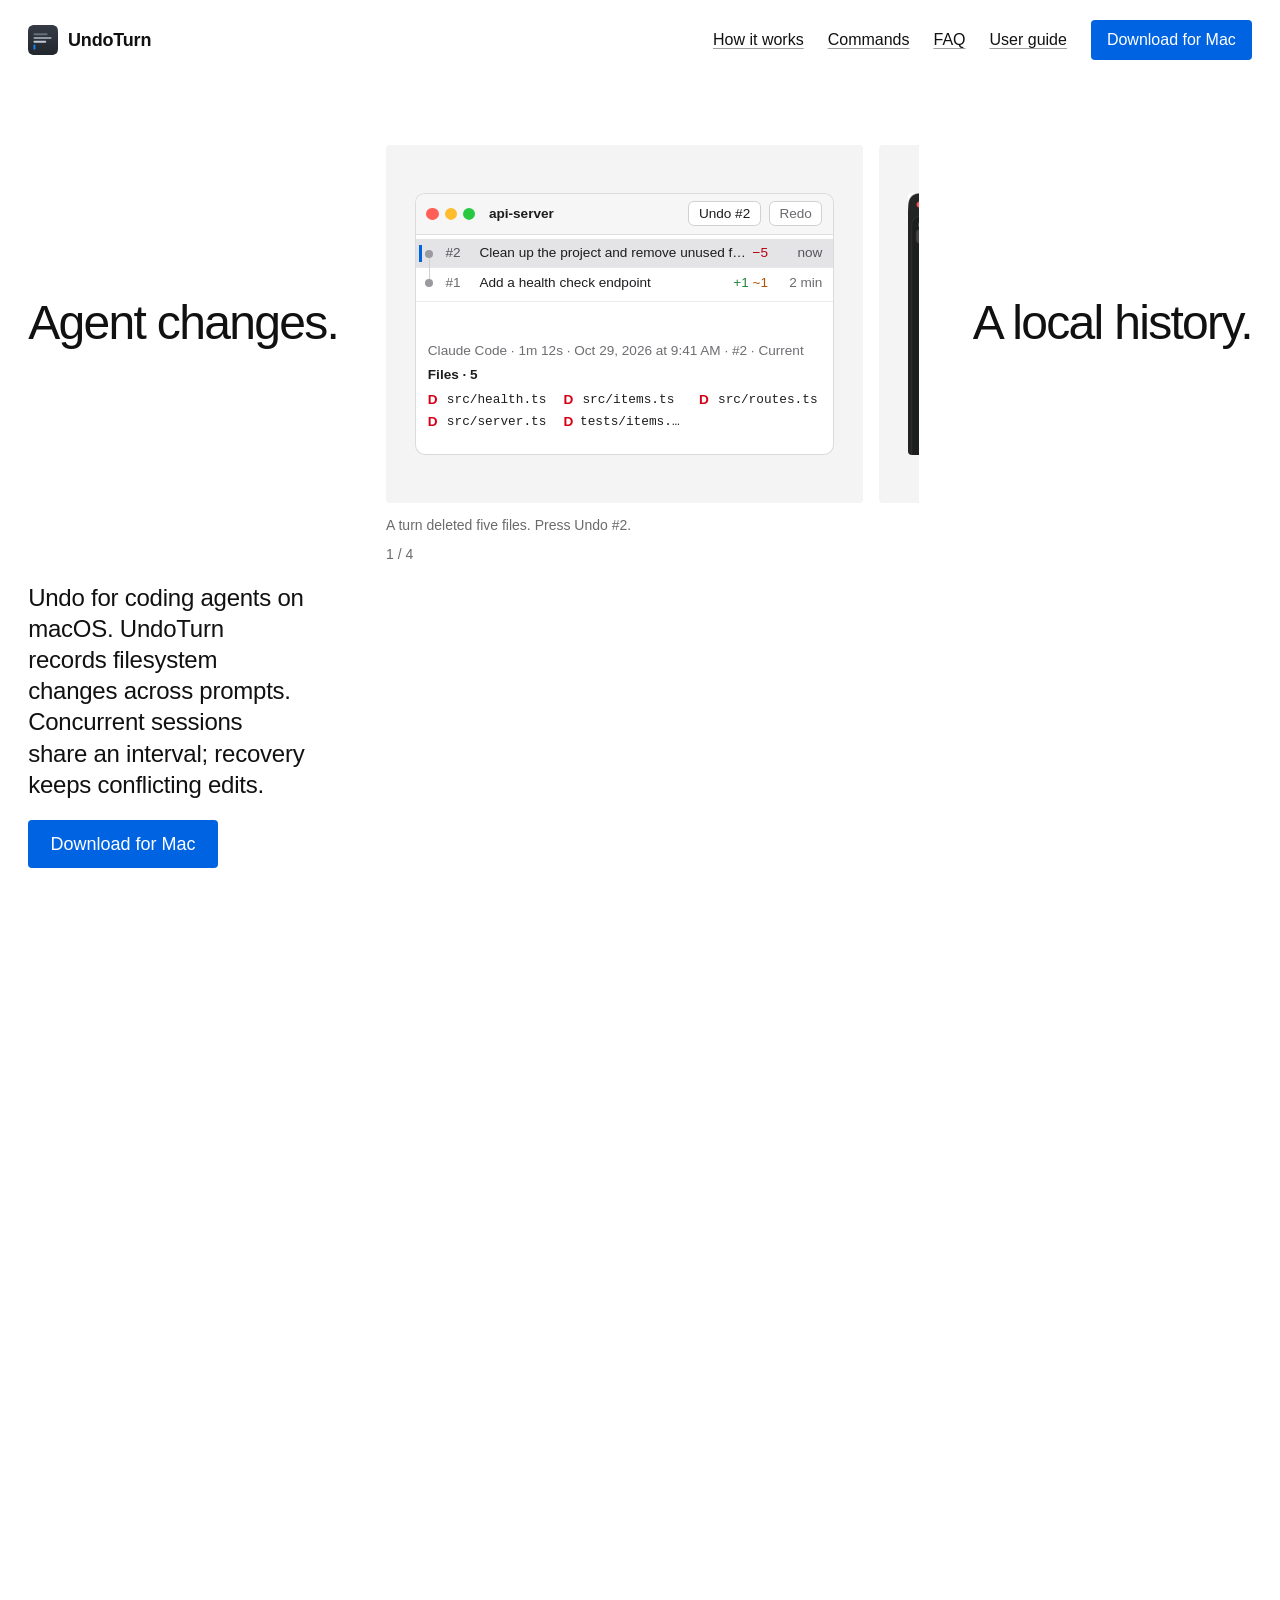
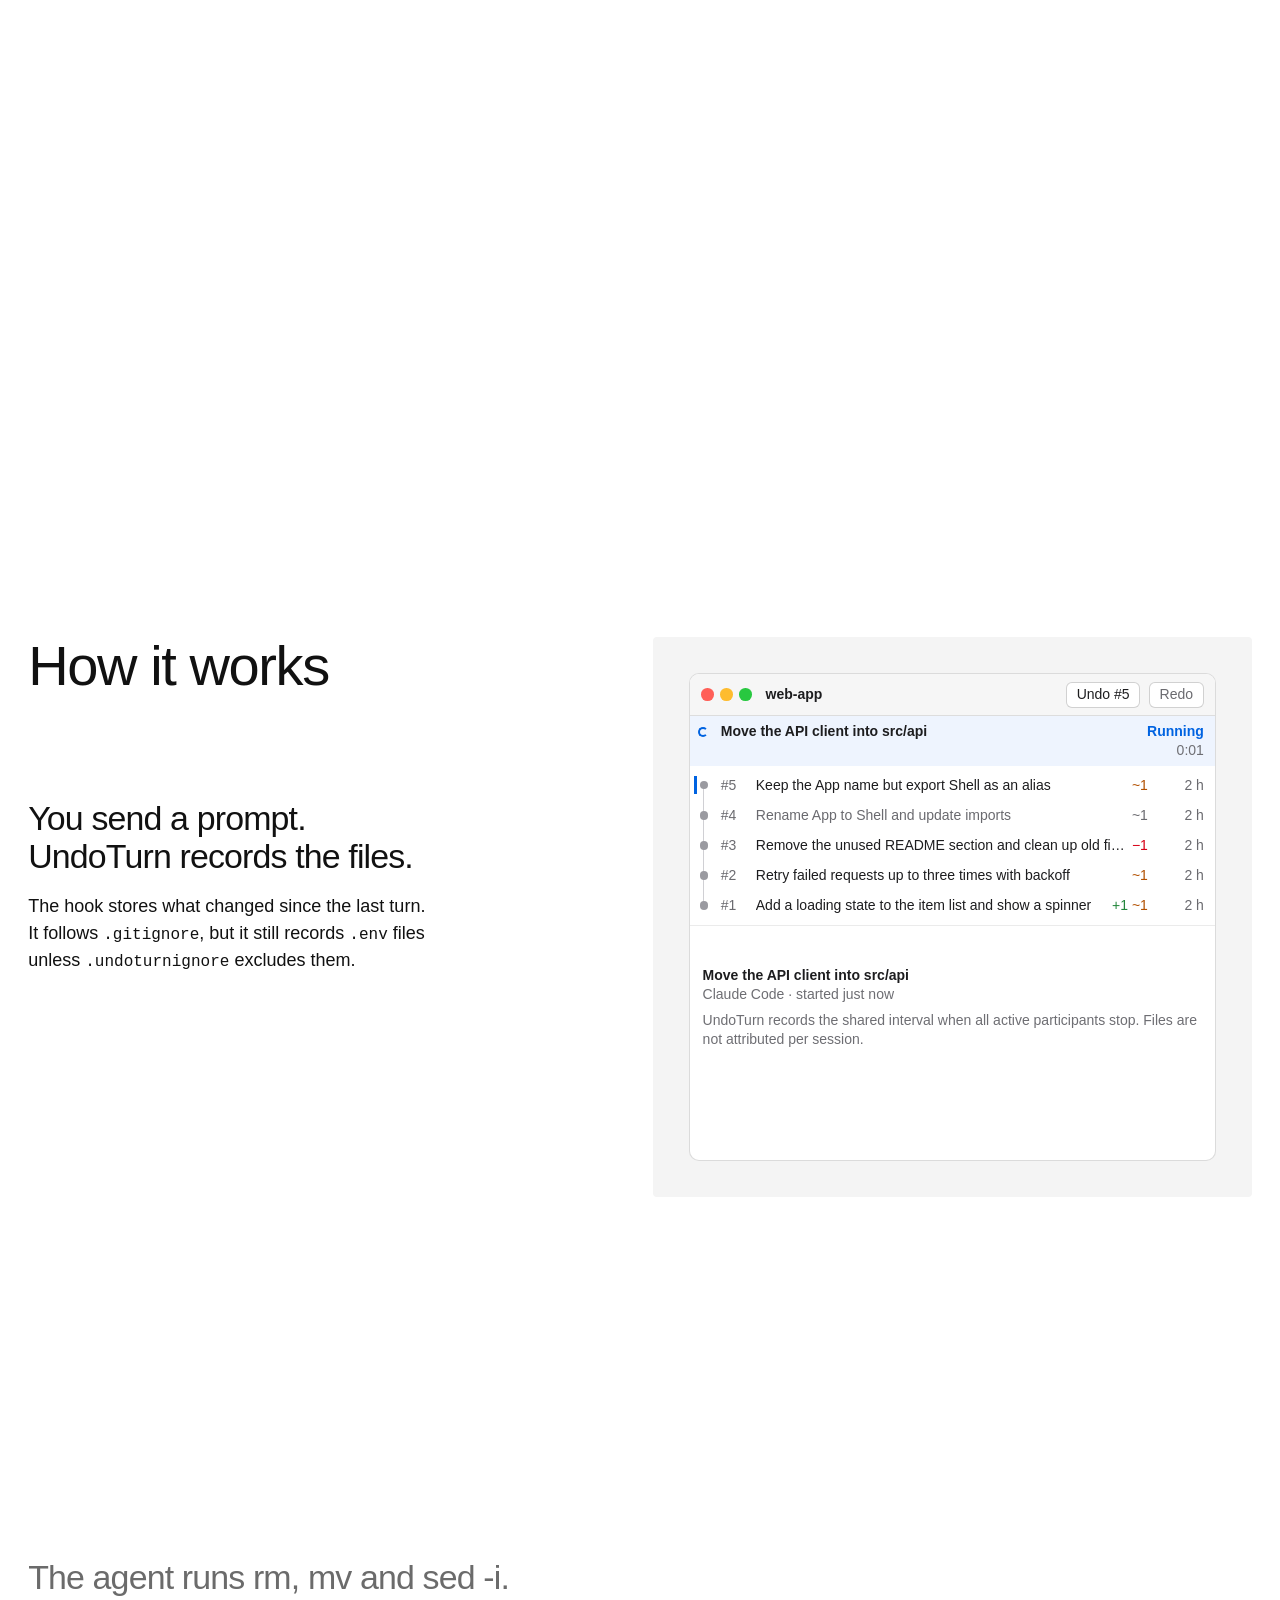
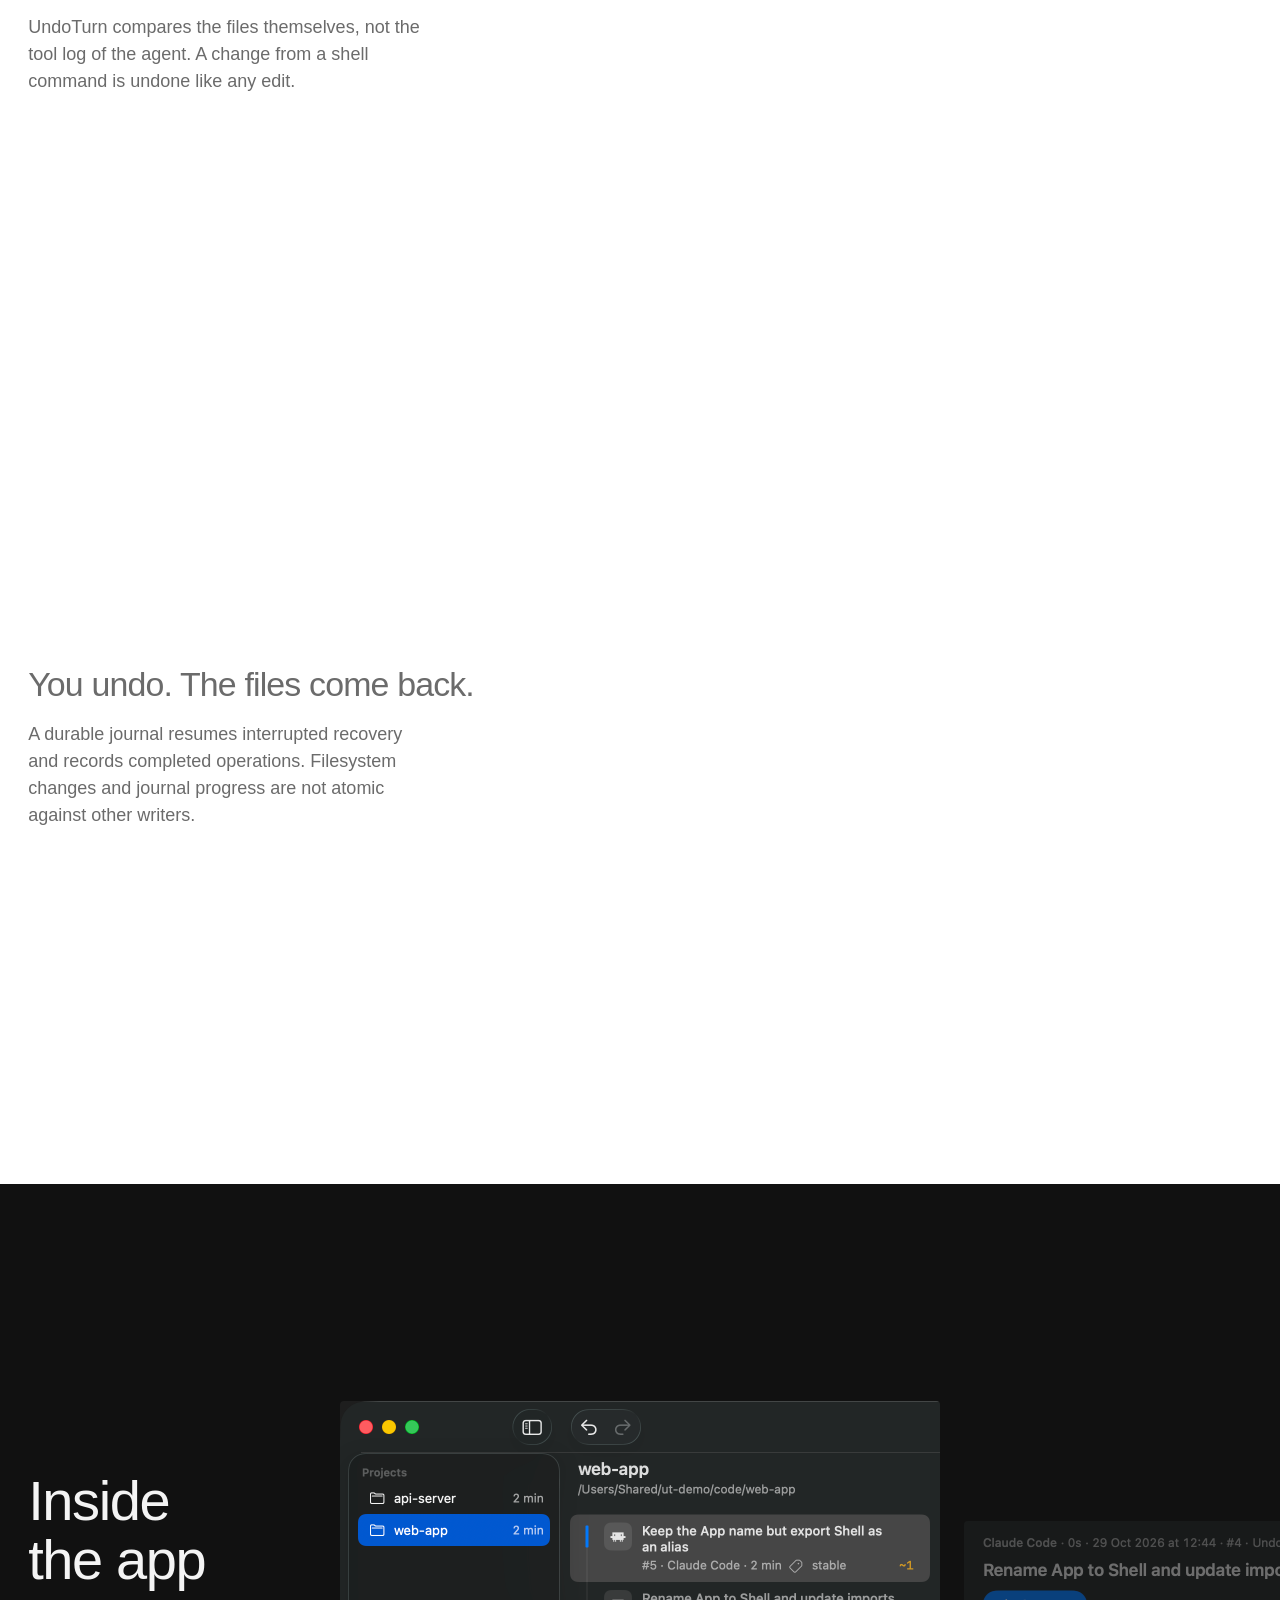
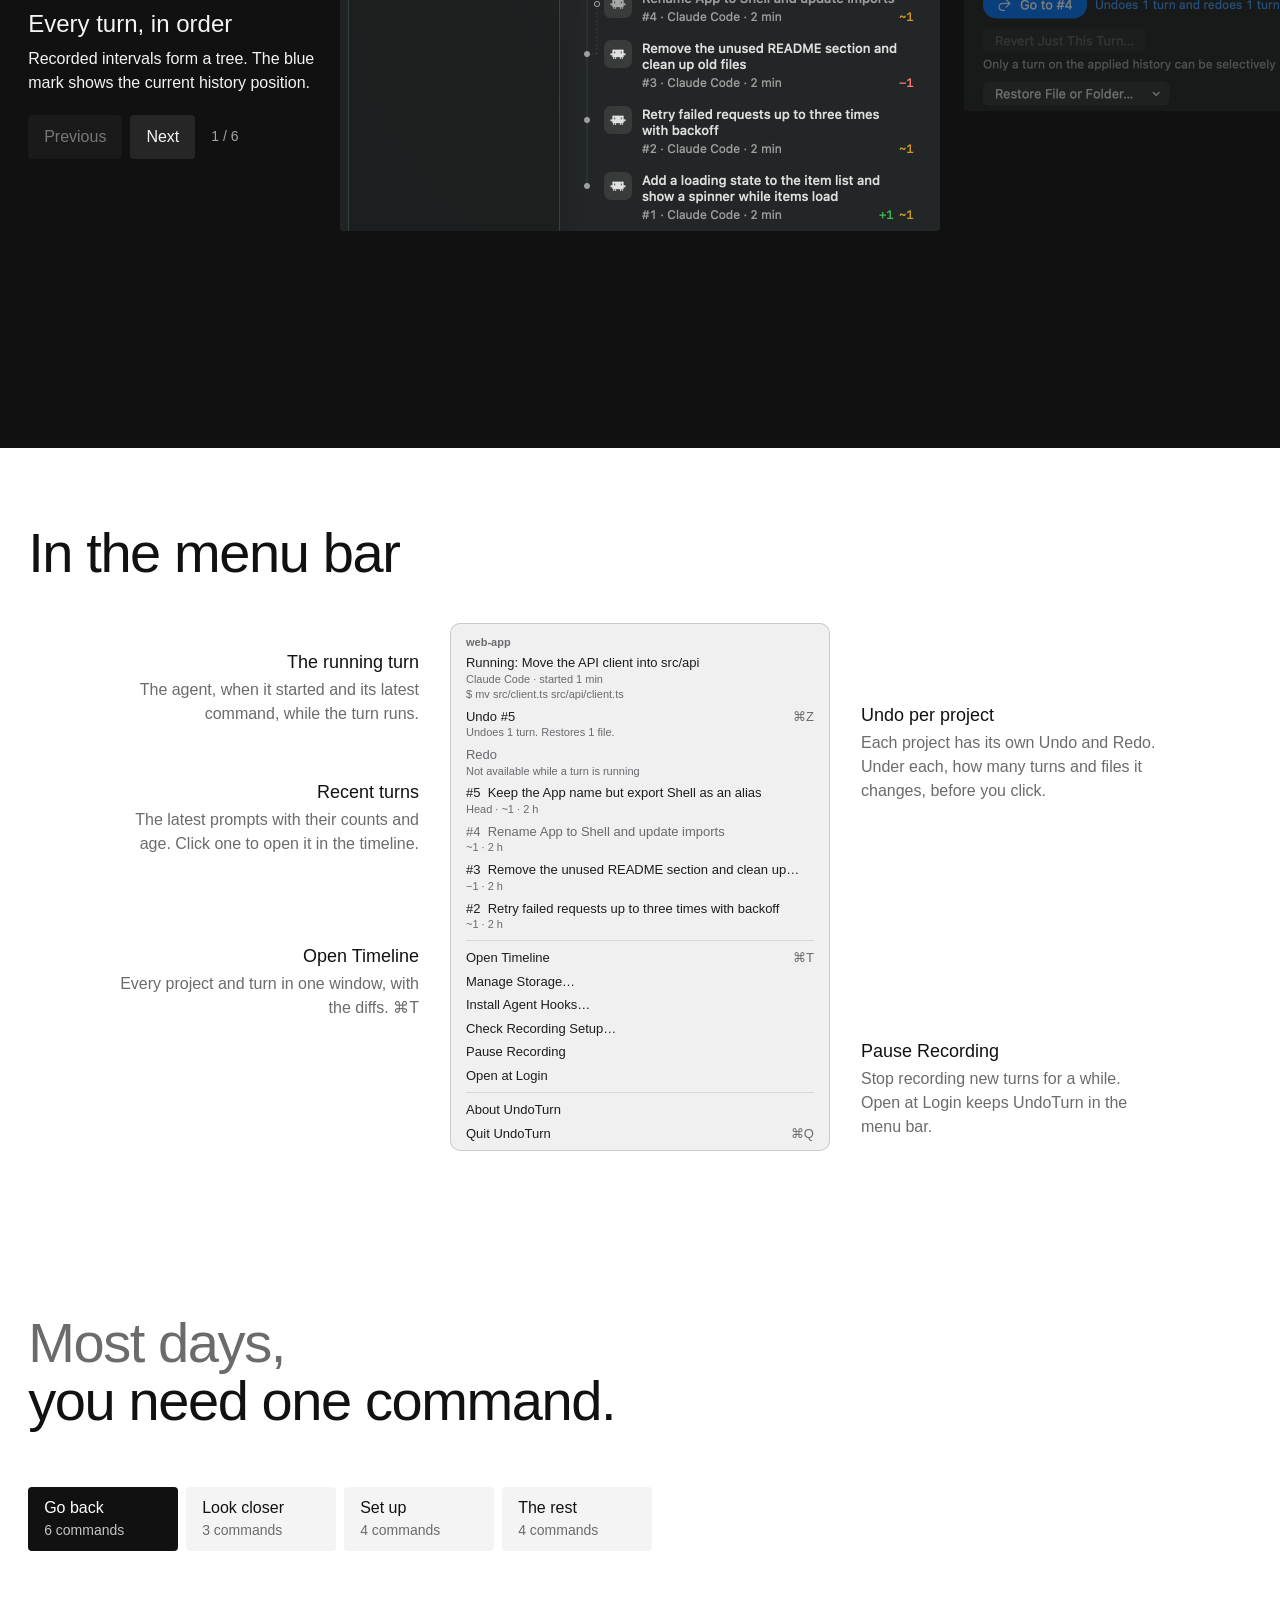
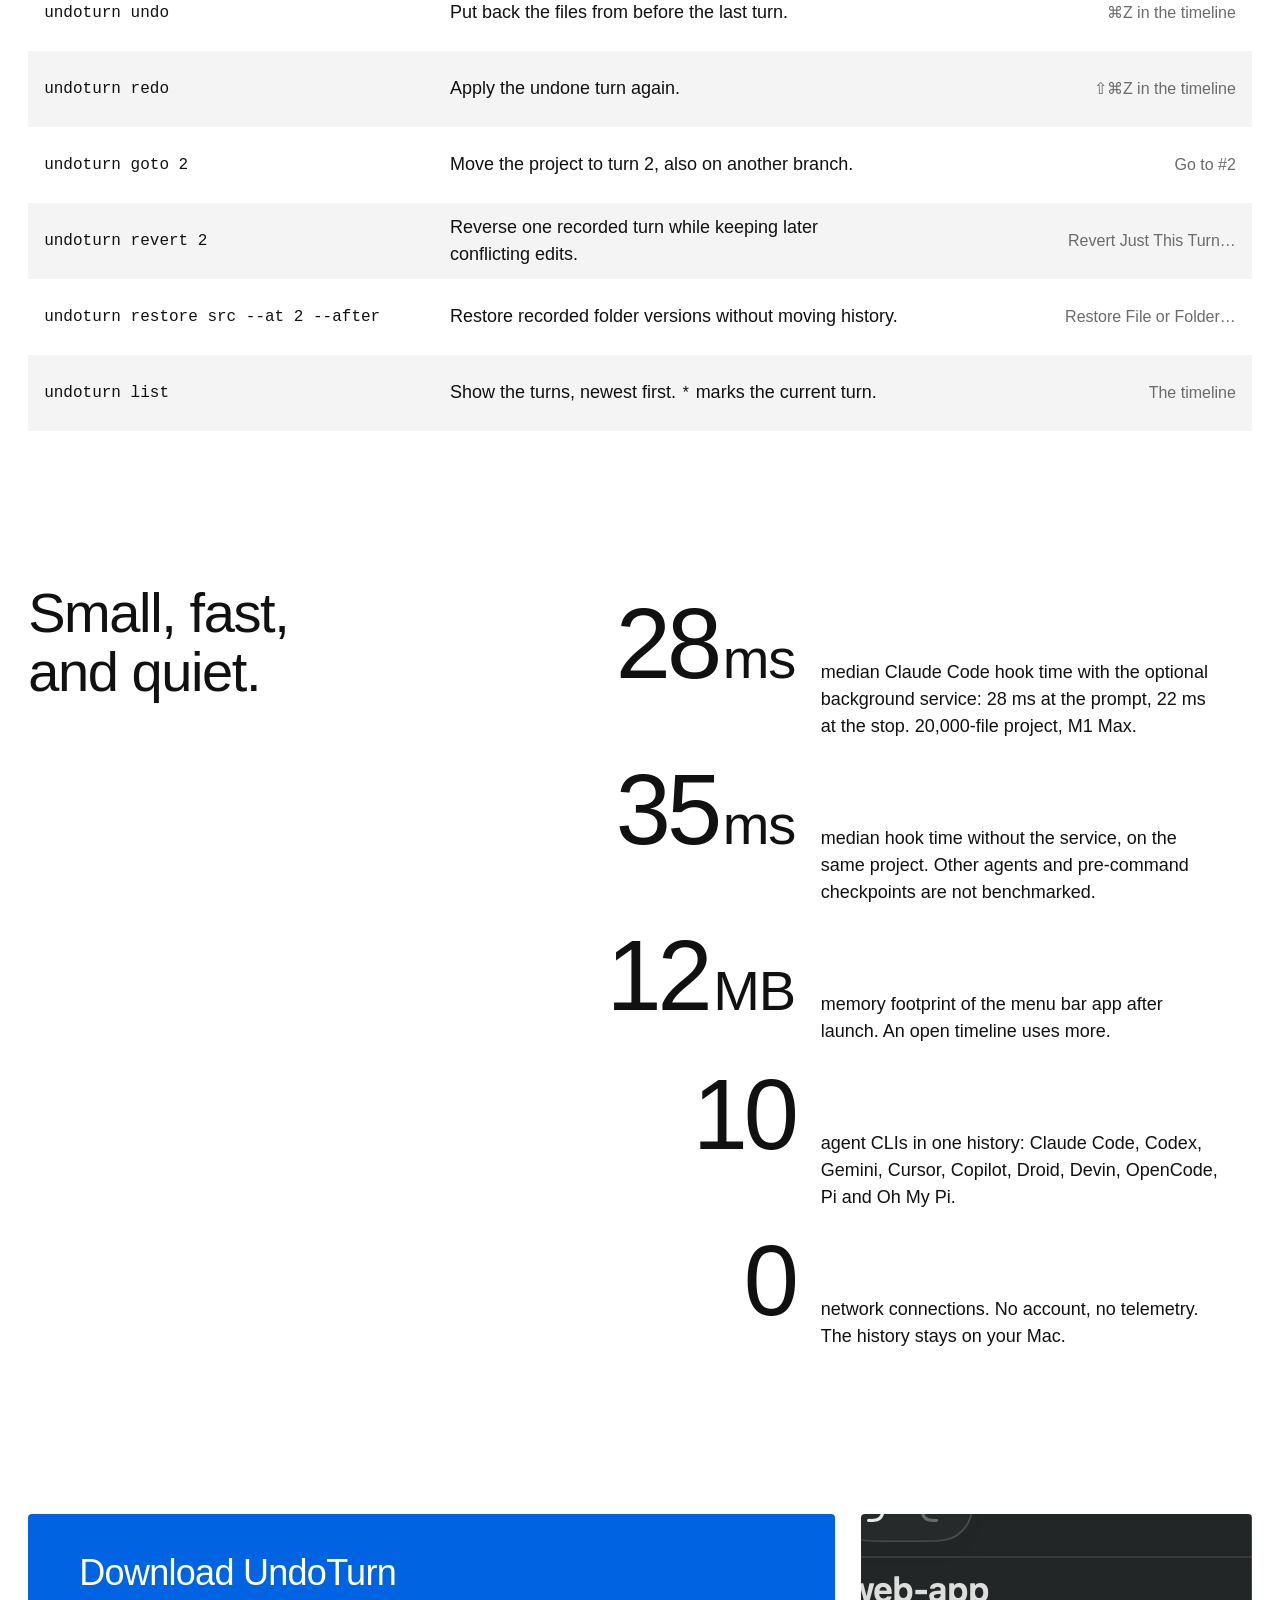
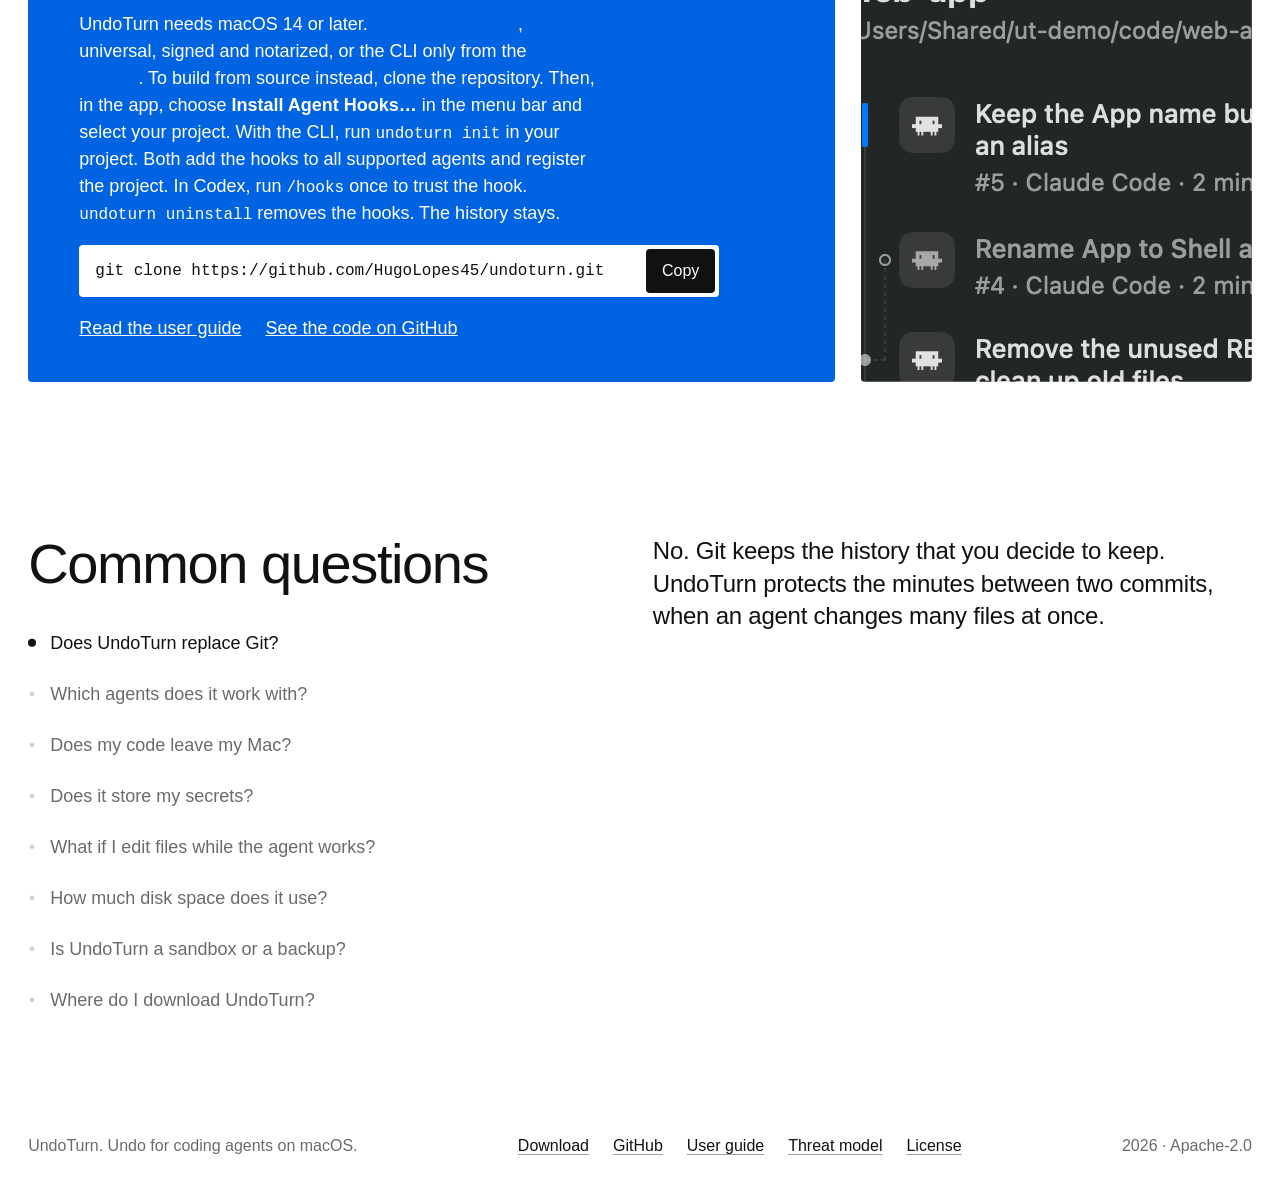
==== commit 726ddf6c: "Align the landing page and README with the product Several claims did not match the code or current " ====
--- a/docs/index.html
+++ b/docs/index.html
@@ -10,6 +10,8 @@
 <meta property="og:title" content="UndoTurn: local history for coding agents">
 <meta property="og:description" content="Undo for coding agents on macOS. One command. One click.">
 <meta property="og:type" content="website">
+<link rel="canonical" href="https://hugolopes45.github.io/undoturn/">
+<meta property="og:url" content="https://hugolopes45.github.io/undoturn/">
 <meta property="og:image" content="https://hugolopes45.github.io/undoturn/images/timeline-light.png">
 <meta name="twitter:card" content="summary_large_image">
 <link rel="icon" href="images/icon.svg" type="image/svg+xml">
@@ -66,6 +68,8 @@
 pre, code, kbd { font-family: ui-monospace, "SF Mono", Menlo, monospace; font-size: 0.89em; }
 :where(p, figcaption) code { white-space: nowrap; }
 code.path { white-space: normal; }
+.skip { position: absolute; top: 8px; left: 50%; z-index: 10; padding: 8px 12px; border-radius: var(--radius); background: var(--ink); color: var(--bg); text-decoration: none; transform: translate(-50%, -200%); }
+.skip:focus { transform: translate(-50%, 0); }
 .sr-only { position: absolute; width: 1px; height: 1px; overflow: hidden; clip-path: inset(50%); white-space: nowrap; }
 
 /* layout */
@@ -174,6 +178,7 @@
 [data-ui] .row .counts { font-variant-numeric: tabular-nums; white-space: nowrap; }
 [data-ui] .row .age { text-align: right; color: #6a6a6f; font-variant-numeric: tabular-nums; }
 [data-ui] .row.is-undone .prompt, [data-ui] .row.is-undone .counts { color: #6a6a6f; }
+[data-ui] .row.is-sel .num, [data-ui] .row.is-sel .age, [data-ui] .row.is-sel.is-undone .prompt, [data-ui] .row.is-sel.is-undone .counts { color: #55555a; }
 [data-ui] .rail { position: relative; align-self: stretch; }
 [data-ui] .rail::before { content: ""; position: absolute; left: 0.95em; top: 0; bottom: 0; border-left: 1px solid #d0d0d4; }
 [data-ui] .row:first-child .rail::before, [data-ui] .row.is-hidden:first-child + .row .rail::before { top: 50%; }
@@ -182,6 +187,7 @@
 [data-ui] .caret { position: absolute; left: 0.25em; top: 0.3em; width: 0.22em; height: 2.15em; padding-block: 0.45em; background-clip: content-box; background-color: #0063e1; border-radius: 2px; transform: translateY(calc(var(--caret, 0) * 2.15em)); transition: transform 420ms var(--ease-out); }
 [data-ui] .add { color: #23863b; }
 [data-ui] .del { color: #d70015; }
+[data-ui] .row.is-sel .del { color: #b8000f; }
 [data-ui] .mod { color: #b25000; }
 [data-ui] .detail { flex: 1; display: flex; flex-direction: column; gap: 0.45em; padding: 0.55em 0.9em 0.8em; border-top: 1px solid rgba(0, 0, 0, 0.08); min-height: 0; }
 [data-ui] .banner { display: flex; align-items: baseline; justify-content: space-between; gap: 1em; min-height: 1.9em; padding: 0.3em 0.6em; border-radius: 6px; background: #f2f2f4; font-weight: 600; font-variant-numeric: tabular-nums; }
@@ -440,6 +446,7 @@
 </style>
 </head>
 <body>
+<a class="skip" href="#content">Skip to content</a>
 
 <header class="hero scene" id="top">
   <div class="hero__stage">
@@ -479,7 +486,7 @@
               </ol>
               <div class="detail">
                 <p class="banner" role="status" aria-live="polite"></p>
-                <p class="meta">#2 &middot; <span data-state>Current</span> &middot; Claude Code &middot; just now</p>
+                <p class="meta">Claude Code &middot; 1m 12s &middot; Oct 29, 2026 at 9:41 AM &middot; #2 &middot; <span data-state>Current</span></p>
                 <p class="files-h">Files &middot; 5</p>
                 <ul class="files">
                   <li><b class="D">D</b><code>src/health.ts</code></li>
@@ -546,7 +553,7 @@
   </div>
 </header>
 
-<main>
+<main id="content">
 
 <section class="section how" id="how" aria-labelledby="how-h">
   <div class="wrap grid how__grid">
@@ -597,11 +604,11 @@
                 <p class="files-h">Move the API client into src/api</p>
                 <p class="meta">Claude Code &middot; started just now</p>
                 <dl class="grid2" data-s-latest style="margin-top:0.5em"><dt>Latest step</dt><dd><code data-s-latest-code>$ mv src/client.ts src/api/client.ts</code></dd></dl>
-                <p class="note" style="margin-top:0.5em">UndoTurn records this turn when the agent stops. Its files show here then.</p>
+                <p class="note" style="margin-top:0.5em">UndoTurn records the shared interval when all active participants stop. Files are not attributed per session.</p>
               </div>
               <div data-s-undone-detail class="is-hidden">
                 <p class="files-h">Move the API client into src/api</p>
-                <p class="meta">#6 &middot; Undone &middot; Claude Code &middot; just now</p>
+                <p class="meta">Claude Code &middot; 48s &middot; Oct 29, 2026 at 9:41 AM &middot; #6 &middot; Undone</p>
                 <ul class="files" style="margin-top:0.5em">
                   <li><b class="A">A</b><code>src/api/client.ts</code></li>
                   <li><b class="A">A</b><code>src/api/index.ts</code></li>
@@ -669,7 +676,7 @@
               </div>
               <span class="n-act">Undo #2</span>
             </div>
-            <figcaption><strong>An alert on mass deletes</strong>When a turn deletes 50 files, or 3 files and a quarter of the project, a notification offers the undo.</figcaption>
+            <figcaption><strong>An alert on mass deletes</strong>When a turn deletes 50 files or more, or at least 3 files and a quarter of the project, a notification offers the undo. The app must be running.</figcaption>
           </figure>
         </li>
         <li class="panel">
@@ -733,7 +740,7 @@
     </div>
 
     <div class="notes notes--r">
-      <button type="button" class="note-btn" data-part="undo" style="--i:1" data-reveal><strong>Undo per project</strong><span>Each project has its own Undo and Redo. Under each, the turns and files it changes, before you click.</span></button>
+      <button type="button" class="note-btn" data-part="undo" style="--i:1" data-reveal><strong>Undo per project</strong><span>Each project has its own Undo and Redo. Under each, how many turns and files it changes, before you click.</span></button>
       <button type="button" class="note-btn" data-part="pause" style="--i:2" data-reveal><strong>Pause Recording</strong><span>Stop recording new turns for a while. Open at Login keeps UndoTurn in the menu bar.</span></button>
     </div>
   </div>
@@ -750,7 +757,7 @@
       <button type="button" class="tab" role="tab" id="tab-back" aria-selected="true" aria-controls="panel-back"><span class="tab__label">Go back</span><span class="tab__count">6 commands</span></button>
       <button type="button" class="tab" role="tab" id="tab-look" aria-selected="false" aria-controls="panel-look" tabindex="-1"><span class="tab__label">Look closer</span><span class="tab__count">3 commands</span></button>
       <button type="button" class="tab" role="tab" id="tab-setup" aria-selected="false" aria-controls="panel-setup" tabindex="-1"><span class="tab__label">Set up</span><span class="tab__count">4 commands</span></button>
-      <button type="button" class="tab" role="tab" id="tab-rest" aria-selected="false" aria-controls="panel-rest" tabindex="-1"><span class="tab__label">The rest</span><span class="tab__count">3 commands</span></button>
+      <button type="button" class="tab" role="tab" id="tab-rest" aria-selected="false" aria-controls="panel-rest" tabindex="-1"><span class="tab__label">The rest</span><span class="tab__count">4 commands</span></button>
     </div>
 
     <div class="bands" role="tabpanel" id="panel-back" aria-labelledby="tab-back" data-reveal style="--i:3">
@@ -780,6 +787,7 @@
       <div class="band"><code>undoturn run -- make build</code><p>Record one turn around any command.</p><p class="band__app">Terminal only</p></div>
       <div class="band"><code>undoturn pause</code><p>Stop recording. <code>undoturn resume</code> starts it again.</p><p class="band__app">Pause Recording</p></div>
       <div class="band"><code>undoturn gc</code><p>Remove stored versions of undone turns and other branches after 30 days, or the oldest ones above 5 GiB.</p><p class="band__app">Terminal only</p></div>
+      <div class="band"><code>undoturn mcp</code><p>Let the agent list, diff, undo, redo, go to and revert turns as MCP tools.</p><p class="band__app">Terminal only</p></div>
     </div>
   </div>
 </section>
@@ -788,11 +796,11 @@
   <div class="wrap grid">
     <h2 class="stats__h head" id="stats-h"><span data-reveal>Small, fast,</span><span data-reveal style="--i:1">and quiet.</span></h2>
     <dl class="figs">
-      <div class="fig"><dt class="fig__n" data-reveal="fig" style="--i:1">20<span class="fig__u">ms</span></dt><dd class="fig__c" data-reveal style="--i:2">earlier Claude Code/Codex hook median with the optional FSEvents service, on a 20,000-file project and M1 Max. This does not measure the new integrations.</dd></div>
-      <div class="fig"><dt class="fig__n" data-reveal="fig" style="--i:2">35<span class="fig__u">ms</span></dt><dd class="fig__c" data-reveal style="--i:3">earlier hook median without the service, on the same project. Shared recording and pre-command checkpoints have not been benchmarked.</dd></div>
-      <div class="fig"><dt class="fig__n" data-reveal="fig" style="--i:3">13<span class="fig__u">MB</span></dt><dd class="fig__c" data-reveal style="--i:4">earlier idle app measurement: 12 to 13 MB. The new timeline and recording features have not been remeasured.</dd></div>
+      <div class="fig"><dt class="fig__n" data-reveal="fig" style="--i:1">28<span class="fig__u">ms</span></dt><dd class="fig__c" data-reveal style="--i:2">median Claude Code hook time with the optional background service: 28 ms at the prompt, 22 ms at the stop. 20,000-file project, M1 Max.</dd></div>
+      <div class="fig"><dt class="fig__n" data-reveal="fig" style="--i:2">35<span class="fig__u">ms</span></dt><dd class="fig__c" data-reveal style="--i:3">median hook time without the service, on the same project. Other agents and pre-command checkpoints are not benchmarked.</dd></div>
+      <div class="fig"><dt class="fig__n" data-reveal="fig" style="--i:3">12<span class="fig__u">MB</span></dt><dd class="fig__c" data-reveal style="--i:4">memory footprint of the menu bar app after launch. An open timeline uses more.</dd></div>
       <div class="fig"><dt class="fig__n" data-reveal="fig" style="--i:4">10</dt><dd class="fig__c" data-reveal style="--i:5">agent CLIs in one history: Claude Code, Codex, Gemini, Cursor, Copilot, Droid, Devin, OpenCode, Pi and Oh My Pi.</dd></div>
-      <div class="fig"><dt class="fig__n" data-reveal="fig" style="--i:5">0</dt><dd class="fig__c" data-reveal style="--i:6">lines of network code. No account, no telemetry. The history stays on your Mac.</dd></div>
+      <div class="fig"><dt class="fig__n" data-reveal="fig" style="--i:5">0</dt><dd class="fig__c" data-reveal style="--i:6">network connections. No account, no telemetry. The history stays on your Mac.</dd></div>
     </dl>
   </div>
 </section>
@@ -801,7 +809,7 @@
   <div class="wrap grid cta__grid">
     <div class="cta__tile" data-reveal>
       <h2 id="cta-h">Download UndoTurn</h2>
-      <p>UndoTurn needs macOS 14 or later. <a class="link-plain" href="https://github.com/HugoLopes45/undoturn/releases/latest/download/UndoTurn.dmg">Download the app</a>, universal, signed and notarized, or the CLI only from the <a class="link-plain" href="https://github.com/HugoLopes45/undoturn/releases/latest">latest release</a>. To build from source instead, clone the repository. Then run <code>undoturn init</code> once in your project. It adds the hooks to all supported agents and registers the project. <code>undoturn uninstall</code> removes the hooks. The history stays.</p>
+      <p>UndoTurn needs macOS 14 or later. <a class="link-plain" href="https://github.com/HugoLopes45/undoturn/releases/latest/download/UndoTurn.dmg">Download the app</a>, universal, signed and notarized, or the CLI only from the <a class="link-plain" href="https://github.com/HugoLopes45/undoturn/releases/latest">latest release</a>. To build from source instead, clone the repository. Then, in the app, choose <strong>Install Agent Hooks…</strong> in the menu bar and select your project. With the CLI, run <code>undoturn init</code> in your project. Both add the hooks to all supported agents and register the project. In Codex, run <code>/hooks</code> once to trust the hook. <code>undoturn uninstall</code> removes the hooks. The history stays.</p>
       <div class="cta__field">
         <code id="clone-cmd">git clone https://github.com/<wbr>HugoLopes45/<wbr>undoturn.git</code>
         <button type="button" class="cta__copy" data-copy="#clone-cmd">Copy</button>
@@ -828,7 +836,7 @@
       </div>
       <div class="faq__item">
         <h3 data-reveal style="--i:3"><button type="button" class="faq__q" aria-expanded="true" aria-controls="a3">Does my code leave my Mac?</button></h3>
-        <div class="faq__a" id="a3"><p>No. UndoTurn has no network code. The history is in <code class="path">~/Library/Application Support/UndoTurn</code>, and only your user can read it.</p></div>
+        <div class="faq__a" id="a3"><p>No. UndoTurn makes no network connections. If you connect <code>undoturn mcp</code> to an agent, that agent receives the history it asks for. The history is in <code class="path">~/Library/Application Support/UndoTurn</code>, and only your user can read it.</p></div>
       </div>
       <div class="faq__item">
         <h3 data-reveal style="--i:4"><button type="button" class="faq__q" aria-expanded="true" aria-controls="a4">Does it store my secrets?</button></h3>
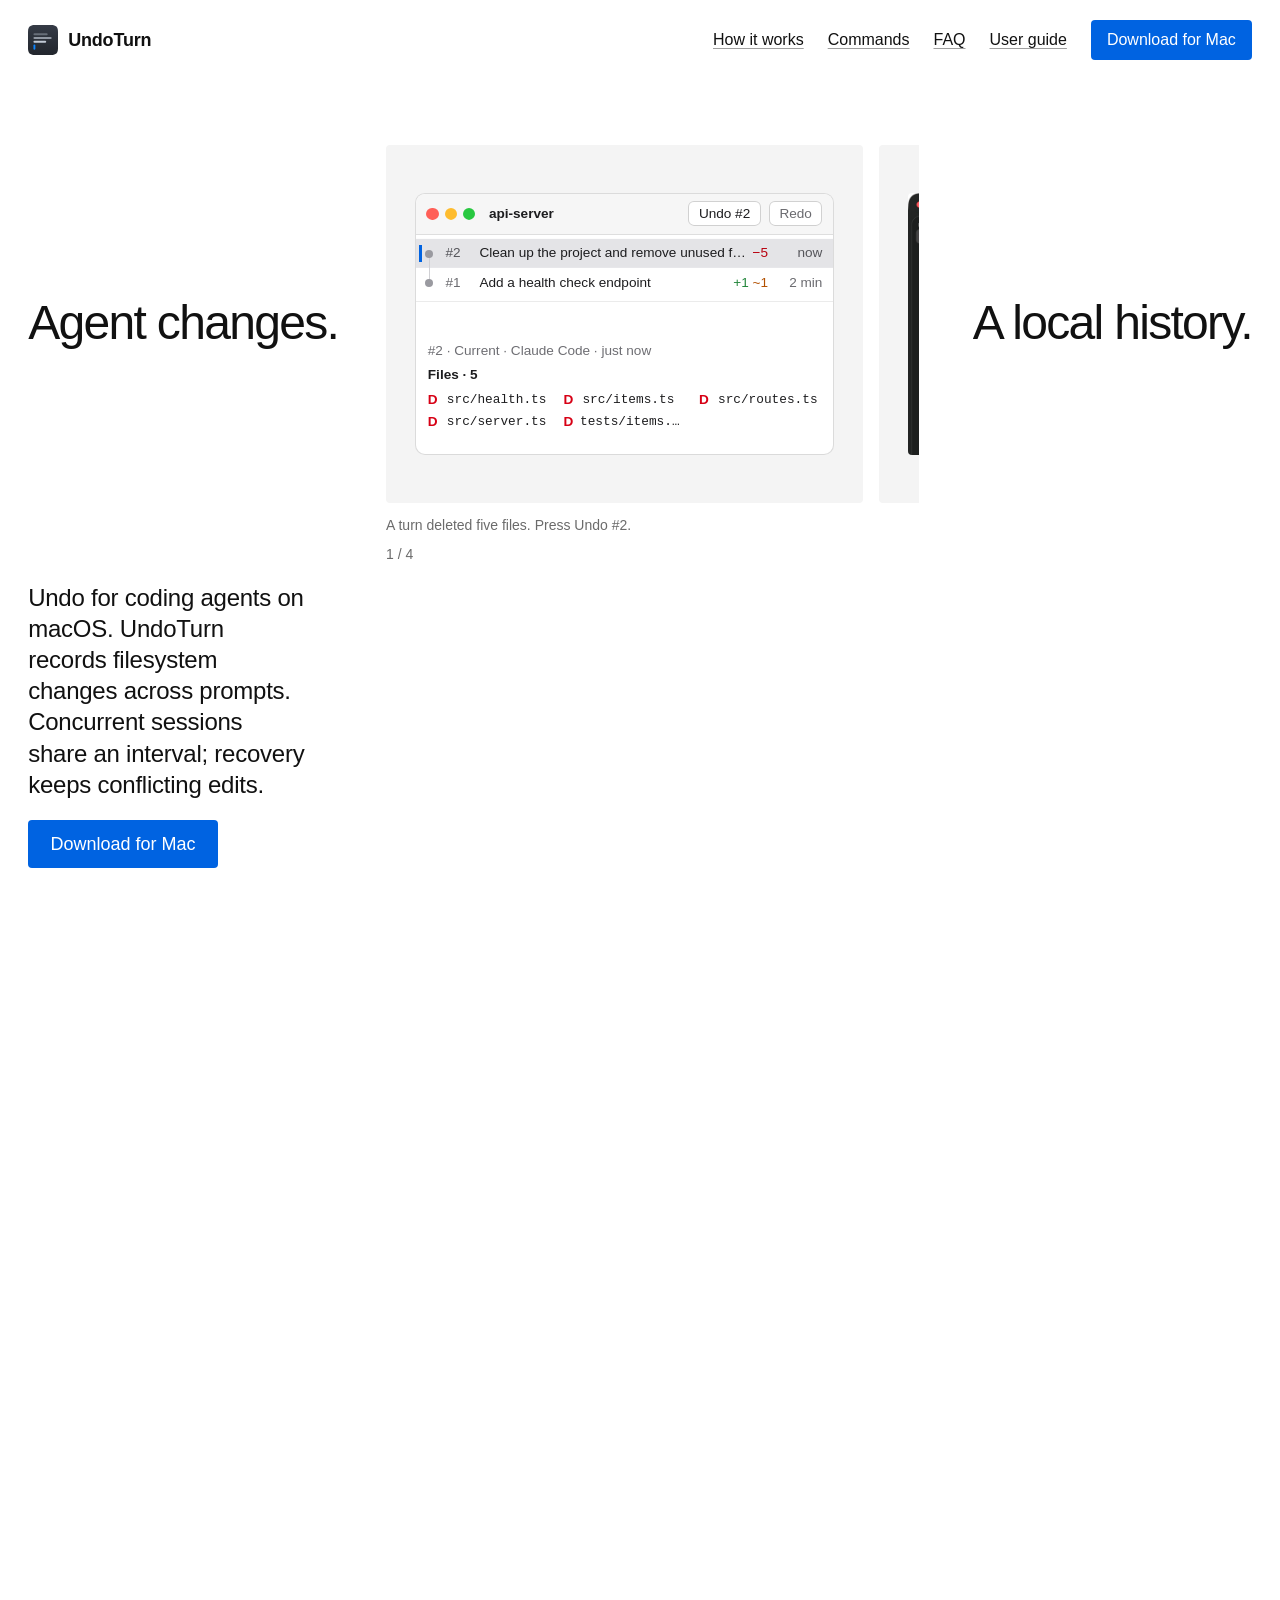
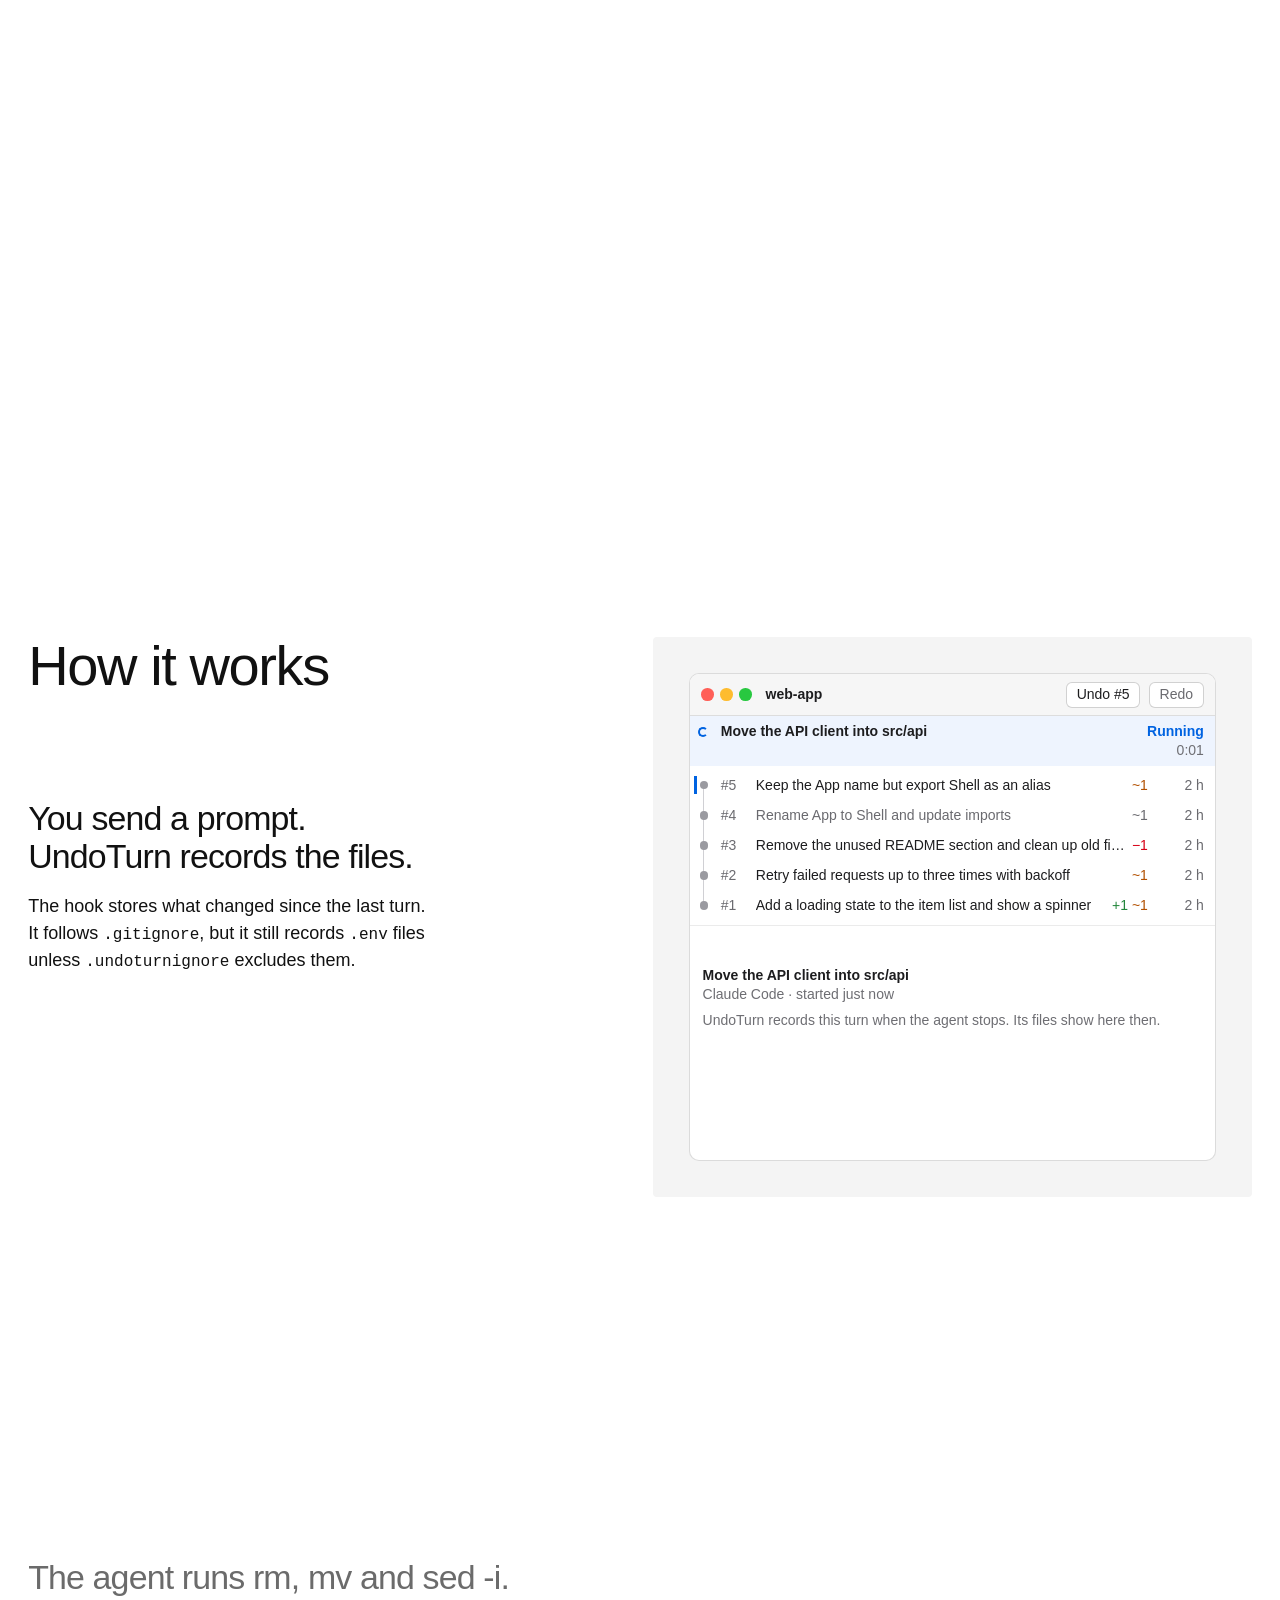
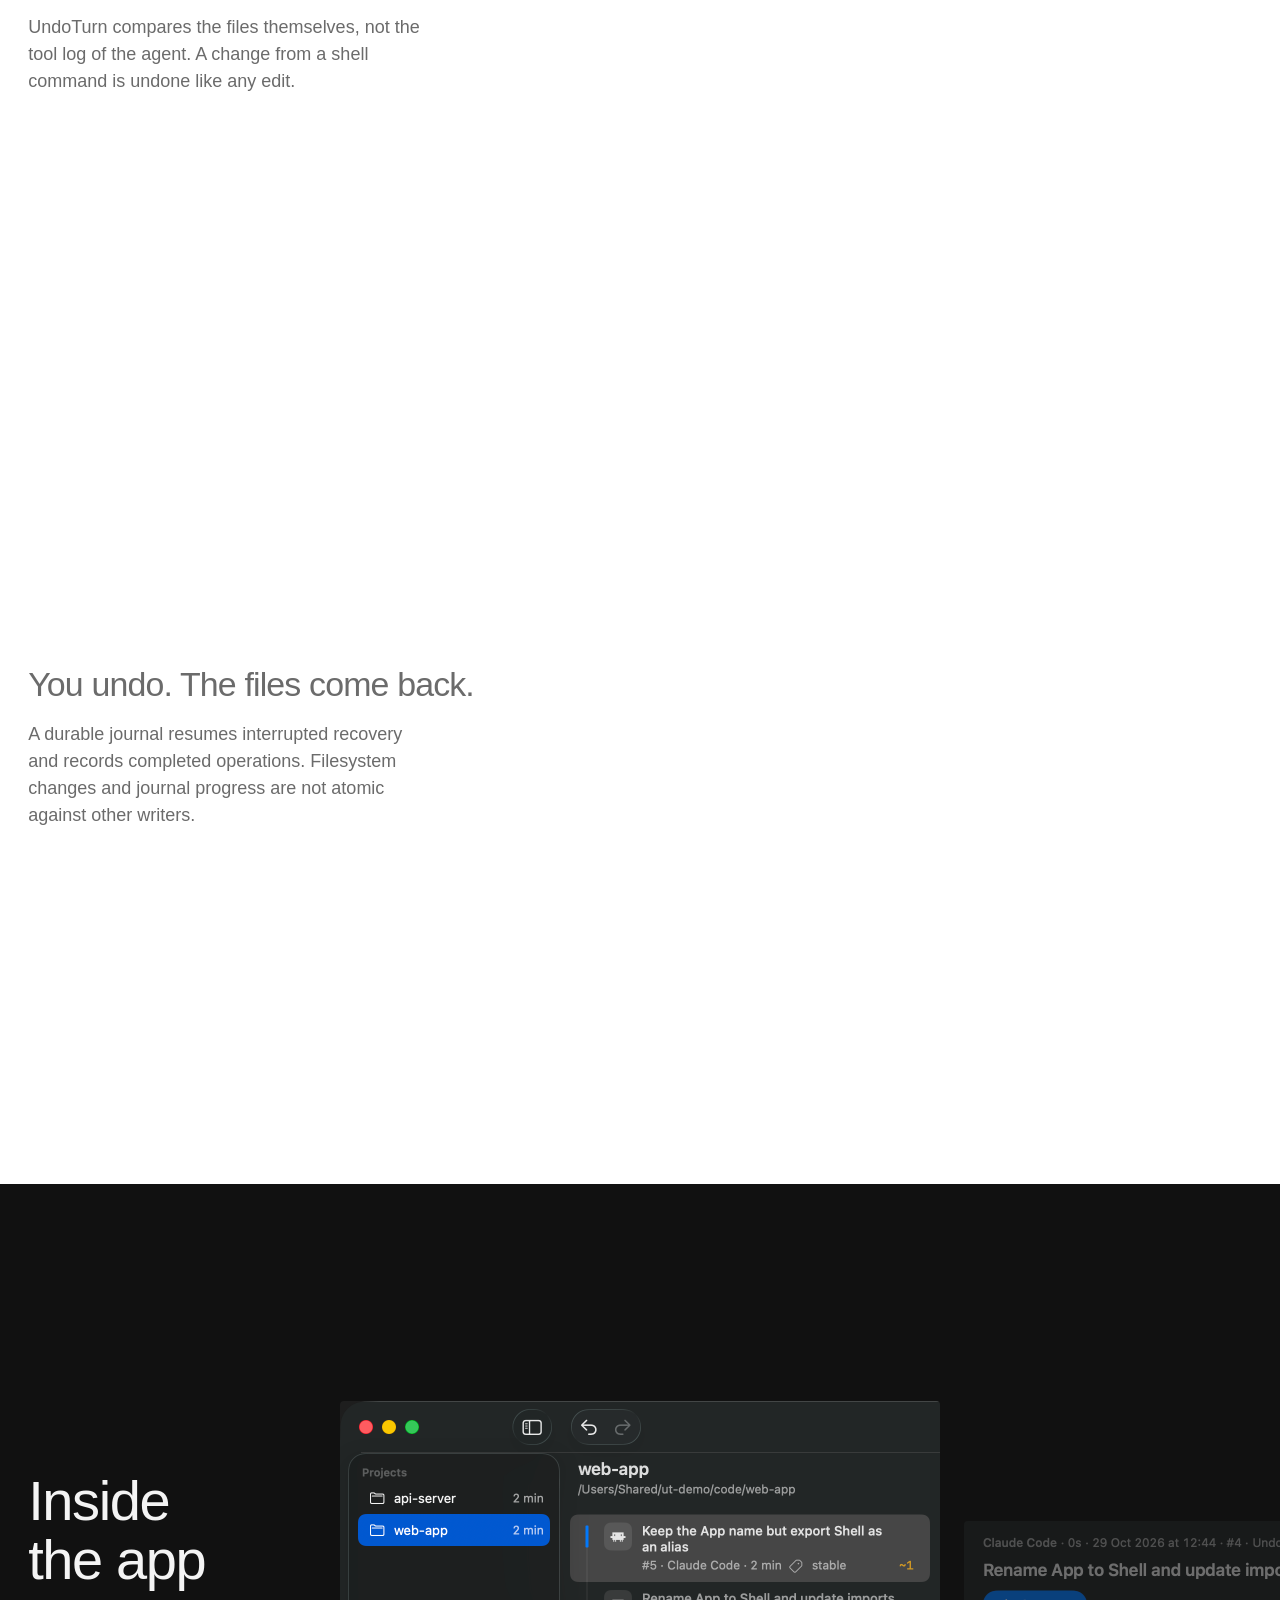
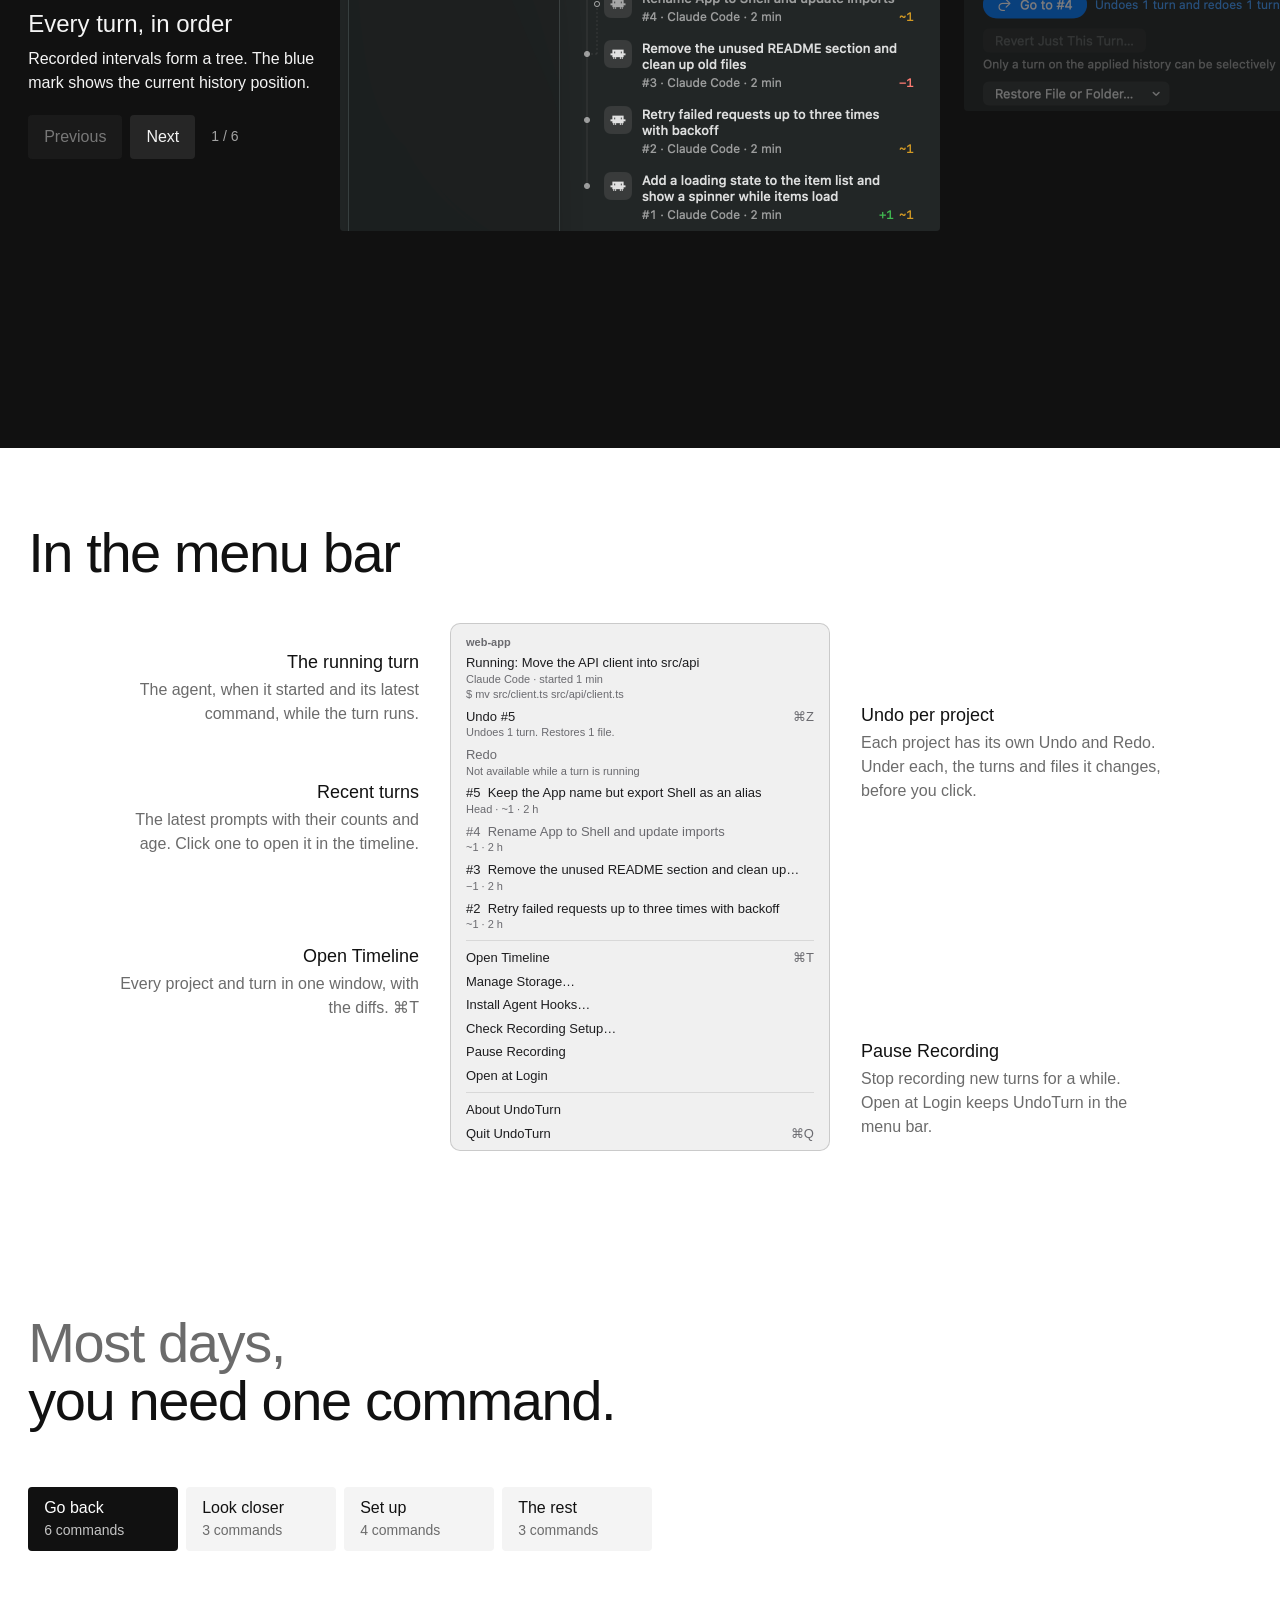
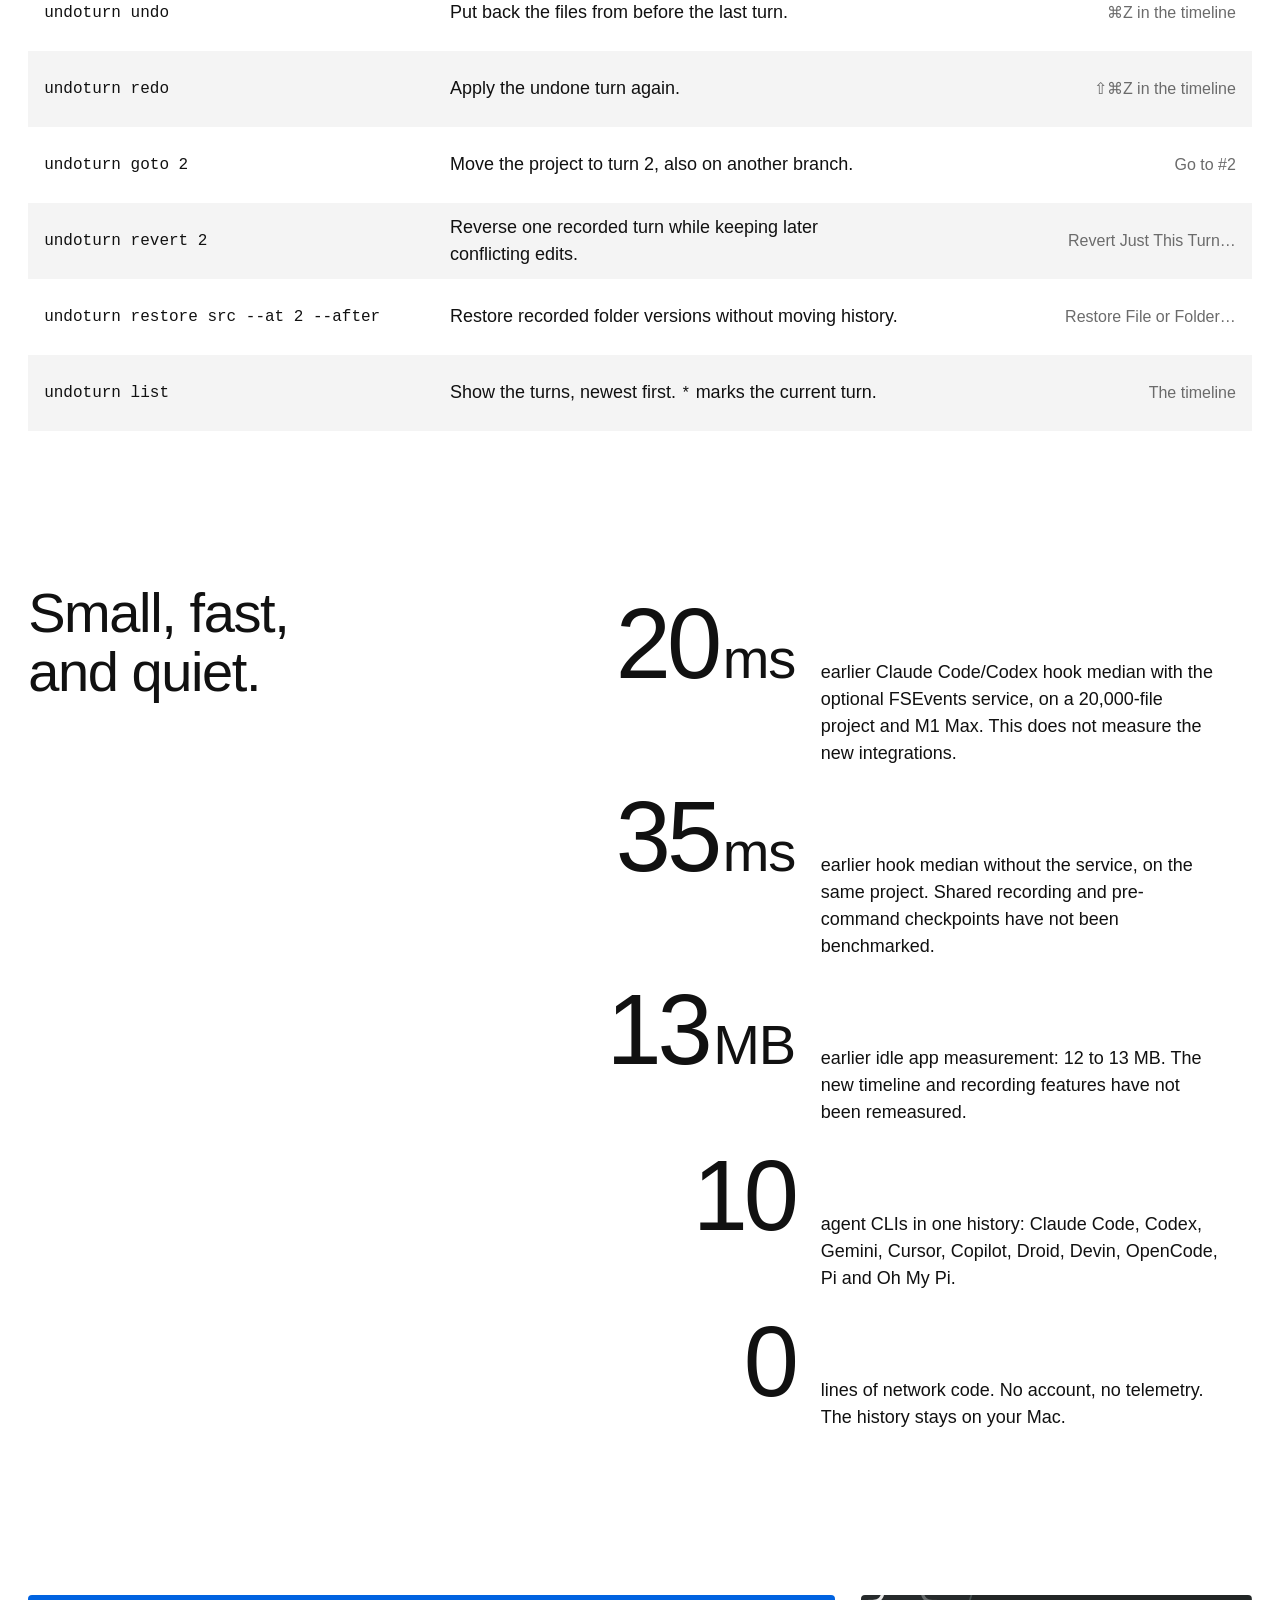
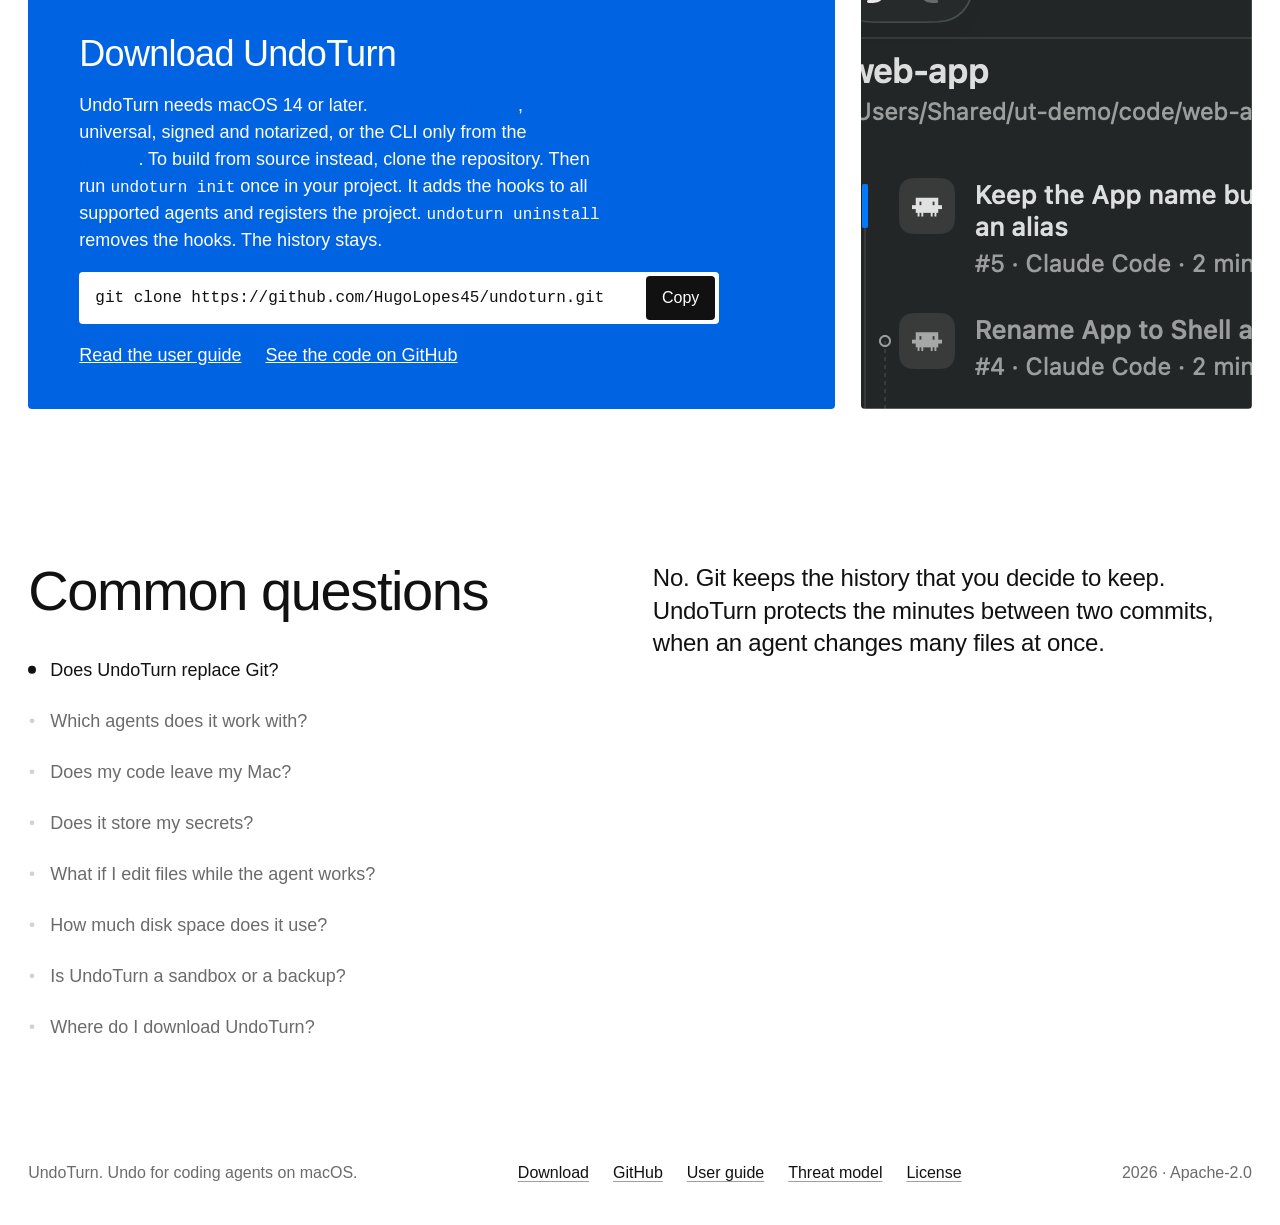
==== commit a5b74f13: "Deploy the site to GitHub Pages and fix accessibility gaps The landing page and guide need a public " ====
--- a/docs/index.html
+++ b/docs/index.html
@@ -486,7 +486,7 @@
               </ol>
               <div class="detail">
                 <p class="banner" role="status" aria-live="polite"></p>
-                <p class="meta">Claude Code &middot; 1m 12s &middot; Oct 29, 2026 at 9:41 AM &middot; #2 &middot; <span data-state>Current</span></p>
+                <p class="meta">#2 &middot; <span data-state>Current</span> &middot; Claude Code &middot; just now</p>
                 <p class="files-h">Files &middot; 5</p>
                 <ul class="files">
                   <li><b class="D">D</b><code>src/health.ts</code></li>
@@ -604,11 +604,11 @@
                 <p class="files-h">Move the API client into src/api</p>
                 <p class="meta">Claude Code &middot; started just now</p>
                 <dl class="grid2" data-s-latest style="margin-top:0.5em"><dt>Latest step</dt><dd><code data-s-latest-code>$ mv src/client.ts src/api/client.ts</code></dd></dl>
-                <p class="note" style="margin-top:0.5em">UndoTurn records the shared interval when all active participants stop. Files are not attributed per session.</p>
+                <p class="note" style="margin-top:0.5em">UndoTurn records this turn when the agent stops. Its files show here then.</p>
               </div>
               <div data-s-undone-detail class="is-hidden">
                 <p class="files-h">Move the API client into src/api</p>
-                <p class="meta">Claude Code &middot; 48s &middot; Oct 29, 2026 at 9:41 AM &middot; #6 &middot; Undone</p>
+                <p class="meta">#6 &middot; Undone &middot; Claude Code &middot; just now</p>
                 <ul class="files" style="margin-top:0.5em">
                   <li><b class="A">A</b><code>src/api/client.ts</code></li>
                   <li><b class="A">A</b><code>src/api/index.ts</code></li>
@@ -676,7 +676,7 @@
               </div>
               <span class="n-act">Undo #2</span>
             </div>
-            <figcaption><strong>An alert on mass deletes</strong>When a turn deletes 50 files or more, or at least 3 files and a quarter of the project, a notification offers the undo. The app must be running.</figcaption>
+            <figcaption><strong>An alert on mass deletes</strong>When a turn deletes 50 files, or 3 files and a quarter of the project, a notification offers the undo.</figcaption>
           </figure>
         </li>
         <li class="panel">
@@ -740,7 +740,7 @@
     </div>
 
     <div class="notes notes--r">
-      <button type="button" class="note-btn" data-part="undo" style="--i:1" data-reveal><strong>Undo per project</strong><span>Each project has its own Undo and Redo. Under each, how many turns and files it changes, before you click.</span></button>
+      <button type="button" class="note-btn" data-part="undo" style="--i:1" data-reveal><strong>Undo per project</strong><span>Each project has its own Undo and Redo. Under each, the turns and files it changes, before you click.</span></button>
       <button type="button" class="note-btn" data-part="pause" style="--i:2" data-reveal><strong>Pause Recording</strong><span>Stop recording new turns for a while. Open at Login keeps UndoTurn in the menu bar.</span></button>
     </div>
   </div>
@@ -757,7 +757,7 @@
       <button type="button" class="tab" role="tab" id="tab-back" aria-selected="true" aria-controls="panel-back"><span class="tab__label">Go back</span><span class="tab__count">6 commands</span></button>
       <button type="button" class="tab" role="tab" id="tab-look" aria-selected="false" aria-controls="panel-look" tabindex="-1"><span class="tab__label">Look closer</span><span class="tab__count">3 commands</span></button>
       <button type="button" class="tab" role="tab" id="tab-setup" aria-selected="false" aria-controls="panel-setup" tabindex="-1"><span class="tab__label">Set up</span><span class="tab__count">4 commands</span></button>
-      <button type="button" class="tab" role="tab" id="tab-rest" aria-selected="false" aria-controls="panel-rest" tabindex="-1"><span class="tab__label">The rest</span><span class="tab__count">4 commands</span></button>
+      <button type="button" class="tab" role="tab" id="tab-rest" aria-selected="false" aria-controls="panel-rest" tabindex="-1"><span class="tab__label">The rest</span><span class="tab__count">3 commands</span></button>
     </div>
 
     <div class="bands" role="tabpanel" id="panel-back" aria-labelledby="tab-back" data-reveal style="--i:3">
@@ -787,7 +787,6 @@
       <div class="band"><code>undoturn run -- make build</code><p>Record one turn around any command.</p><p class="band__app">Terminal only</p></div>
       <div class="band"><code>undoturn pause</code><p>Stop recording. <code>undoturn resume</code> starts it again.</p><p class="band__app">Pause Recording</p></div>
       <div class="band"><code>undoturn gc</code><p>Remove stored versions of undone turns and other branches after 30 days, or the oldest ones above 5 GiB.</p><p class="band__app">Terminal only</p></div>
-      <div class="band"><code>undoturn mcp</code><p>Let the agent list, diff, undo, redo, go to and revert turns as MCP tools.</p><p class="band__app">Terminal only</p></div>
     </div>
   </div>
 </section>
@@ -796,11 +795,11 @@
   <div class="wrap grid">
     <h2 class="stats__h head" id="stats-h"><span data-reveal>Small, fast,</span><span data-reveal style="--i:1">and quiet.</span></h2>
     <dl class="figs">
-      <div class="fig"><dt class="fig__n" data-reveal="fig" style="--i:1">28<span class="fig__u">ms</span></dt><dd class="fig__c" data-reveal style="--i:2">median Claude Code hook time with the optional background service: 28 ms at the prompt, 22 ms at the stop. 20,000-file project, M1 Max.</dd></div>
-      <div class="fig"><dt class="fig__n" data-reveal="fig" style="--i:2">35<span class="fig__u">ms</span></dt><dd class="fig__c" data-reveal style="--i:3">median hook time without the service, on the same project. Other agents and pre-command checkpoints are not benchmarked.</dd></div>
-      <div class="fig"><dt class="fig__n" data-reveal="fig" style="--i:3">12<span class="fig__u">MB</span></dt><dd class="fig__c" data-reveal style="--i:4">memory footprint of the menu bar app after launch. An open timeline uses more.</dd></div>
+      <div class="fig"><dt class="fig__n" data-reveal="fig" style="--i:1">20<span class="fig__u">ms</span></dt><dd class="fig__c" data-reveal style="--i:2">earlier Claude Code/Codex hook median with the optional FSEvents service, on a 20,000-file project and M1 Max. This does not measure the new integrations.</dd></div>
+      <div class="fig"><dt class="fig__n" data-reveal="fig" style="--i:2">35<span class="fig__u">ms</span></dt><dd class="fig__c" data-reveal style="--i:3">earlier hook median without the service, on the same project. Shared recording and pre-command checkpoints have not been benchmarked.</dd></div>
+      <div class="fig"><dt class="fig__n" data-reveal="fig" style="--i:3">13<span class="fig__u">MB</span></dt><dd class="fig__c" data-reveal style="--i:4">earlier idle app measurement: 12 to 13 MB. The new timeline and recording features have not been remeasured.</dd></div>
       <div class="fig"><dt class="fig__n" data-reveal="fig" style="--i:4">10</dt><dd class="fig__c" data-reveal style="--i:5">agent CLIs in one history: Claude Code, Codex, Gemini, Cursor, Copilot, Droid, Devin, OpenCode, Pi and Oh My Pi.</dd></div>
-      <div class="fig"><dt class="fig__n" data-reveal="fig" style="--i:5">0</dt><dd class="fig__c" data-reveal style="--i:6">network connections. No account, no telemetry. The history stays on your Mac.</dd></div>
+      <div class="fig"><dt class="fig__n" data-reveal="fig" style="--i:5">0</dt><dd class="fig__c" data-reveal style="--i:6">lines of network code. No account, no telemetry. The history stays on your Mac.</dd></div>
     </dl>
   </div>
 </section>
@@ -809,7 +808,7 @@
   <div class="wrap grid cta__grid">
     <div class="cta__tile" data-reveal>
       <h2 id="cta-h">Download UndoTurn</h2>
-      <p>UndoTurn needs macOS 14 or later. <a class="link-plain" href="https://github.com/HugoLopes45/undoturn/releases/latest/download/UndoTurn.dmg">Download the app</a>, universal, signed and notarized, or the CLI only from the <a class="link-plain" href="https://github.com/HugoLopes45/undoturn/releases/latest">latest release</a>. To build from source instead, clone the repository. Then, in the app, choose <strong>Install Agent Hooks…</strong> in the menu bar and select your project. With the CLI, run <code>undoturn init</code> in your project. Both add the hooks to all supported agents and register the project. In Codex, run <code>/hooks</code> once to trust the hook. <code>undoturn uninstall</code> removes the hooks. The history stays.</p>
+      <p>UndoTurn needs macOS 14 or later. <a class="link-plain" href="https://github.com/HugoLopes45/undoturn/releases/latest/download/UndoTurn.dmg">Download the app</a>, universal, signed and notarized, or the CLI only from the <a class="link-plain" href="https://github.com/HugoLopes45/undoturn/releases/latest">latest release</a>. To build from source instead, clone the repository. Then run <code>undoturn init</code> once in your project. It adds the hooks to all supported agents and registers the project. <code>undoturn uninstall</code> removes the hooks. The history stays.</p>
       <div class="cta__field">
         <code id="clone-cmd">git clone https://github.com/<wbr>HugoLopes45/<wbr>undoturn.git</code>
         <button type="button" class="cta__copy" data-copy="#clone-cmd">Copy</button>
@@ -836,7 +835,7 @@
       </div>
       <div class="faq__item">
         <h3 data-reveal style="--i:3"><button type="button" class="faq__q" aria-expanded="true" aria-controls="a3">Does my code leave my Mac?</button></h3>
-        <div class="faq__a" id="a3"><p>No. UndoTurn makes no network connections. If you connect <code>undoturn mcp</code> to an agent, that agent receives the history it asks for. The history is in <code class="path">~/Library/Application Support/UndoTurn</code>, and only your user can read it.</p></div>
+        <div class="faq__a" id="a3"><p>No. UndoTurn has no network code. The history is in <code class="path">~/Library/Application Support/UndoTurn</code>, and only your user can read it.</p></div>
       </div>
       <div class="faq__item">
         <h3 data-reveal style="--i:4"><button type="button" class="faq__q" aria-expanded="true" aria-controls="a4">Does it store my secrets?</button></h3>
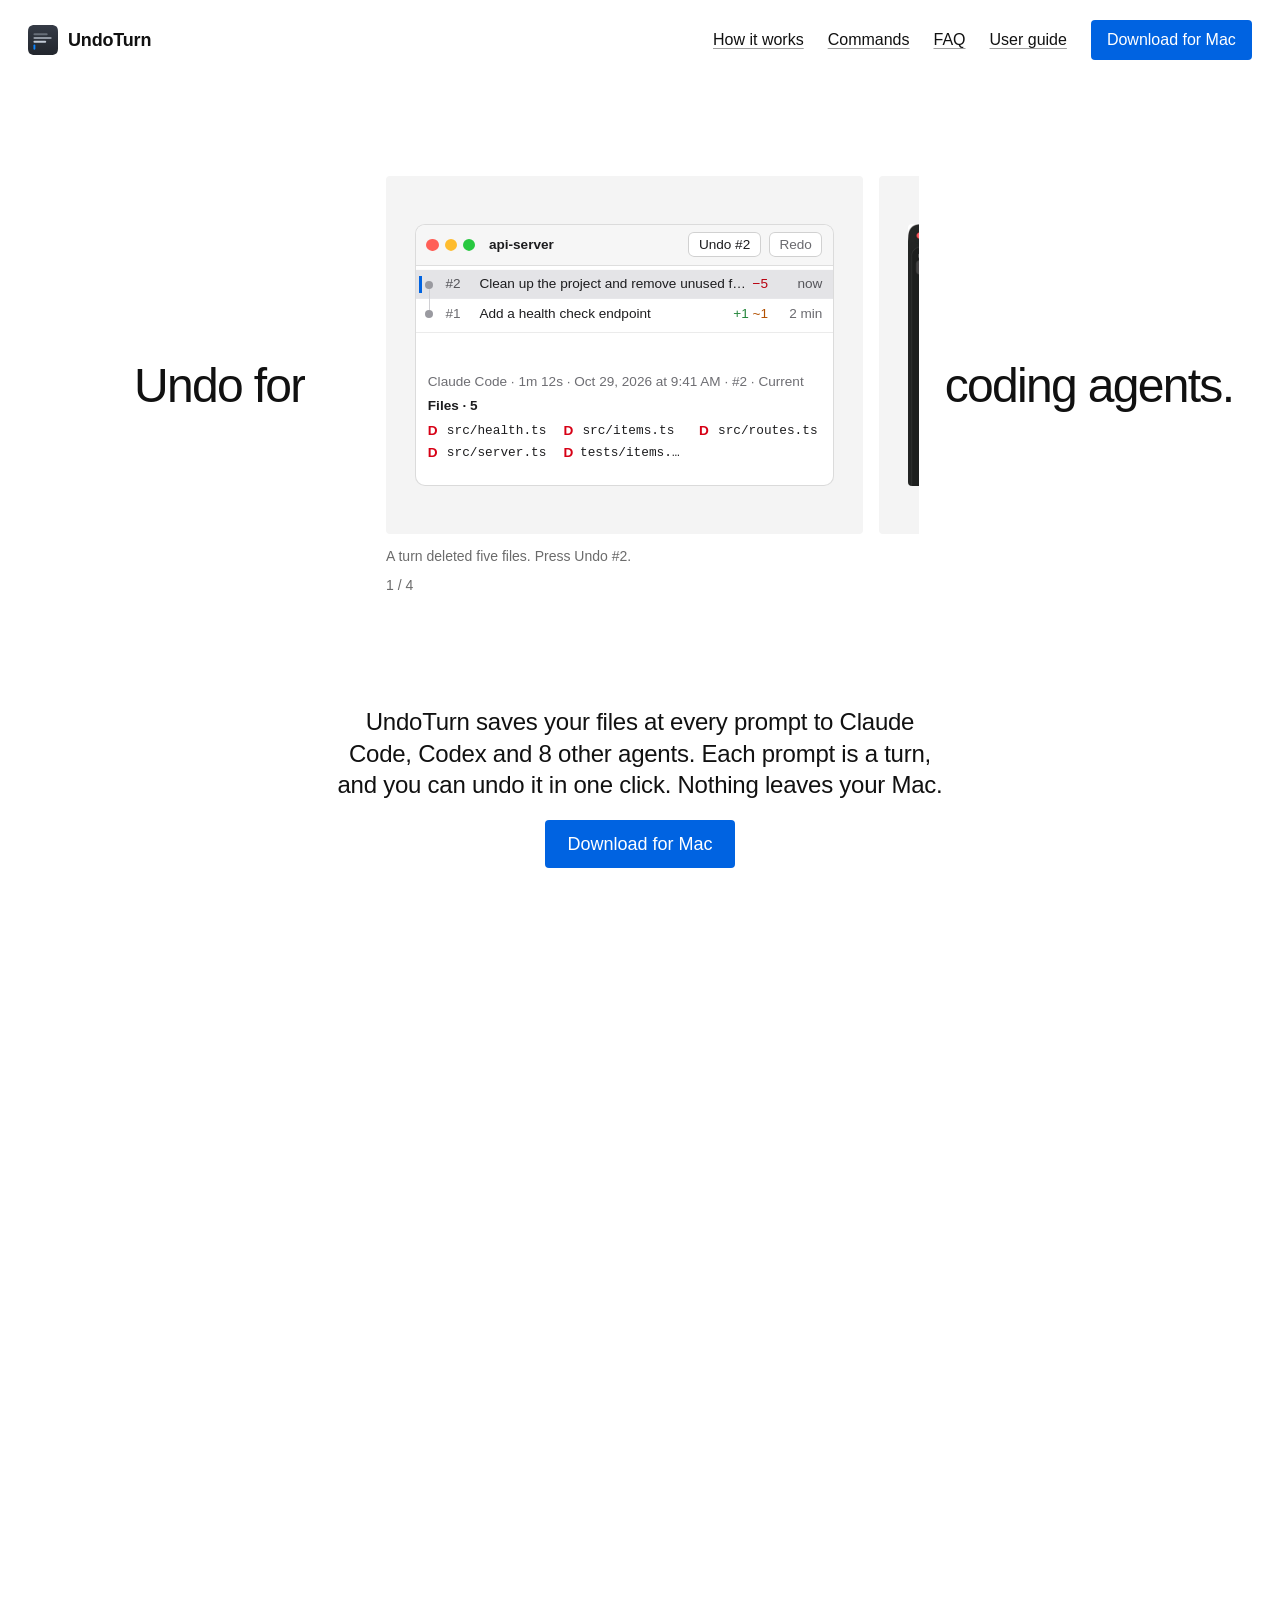
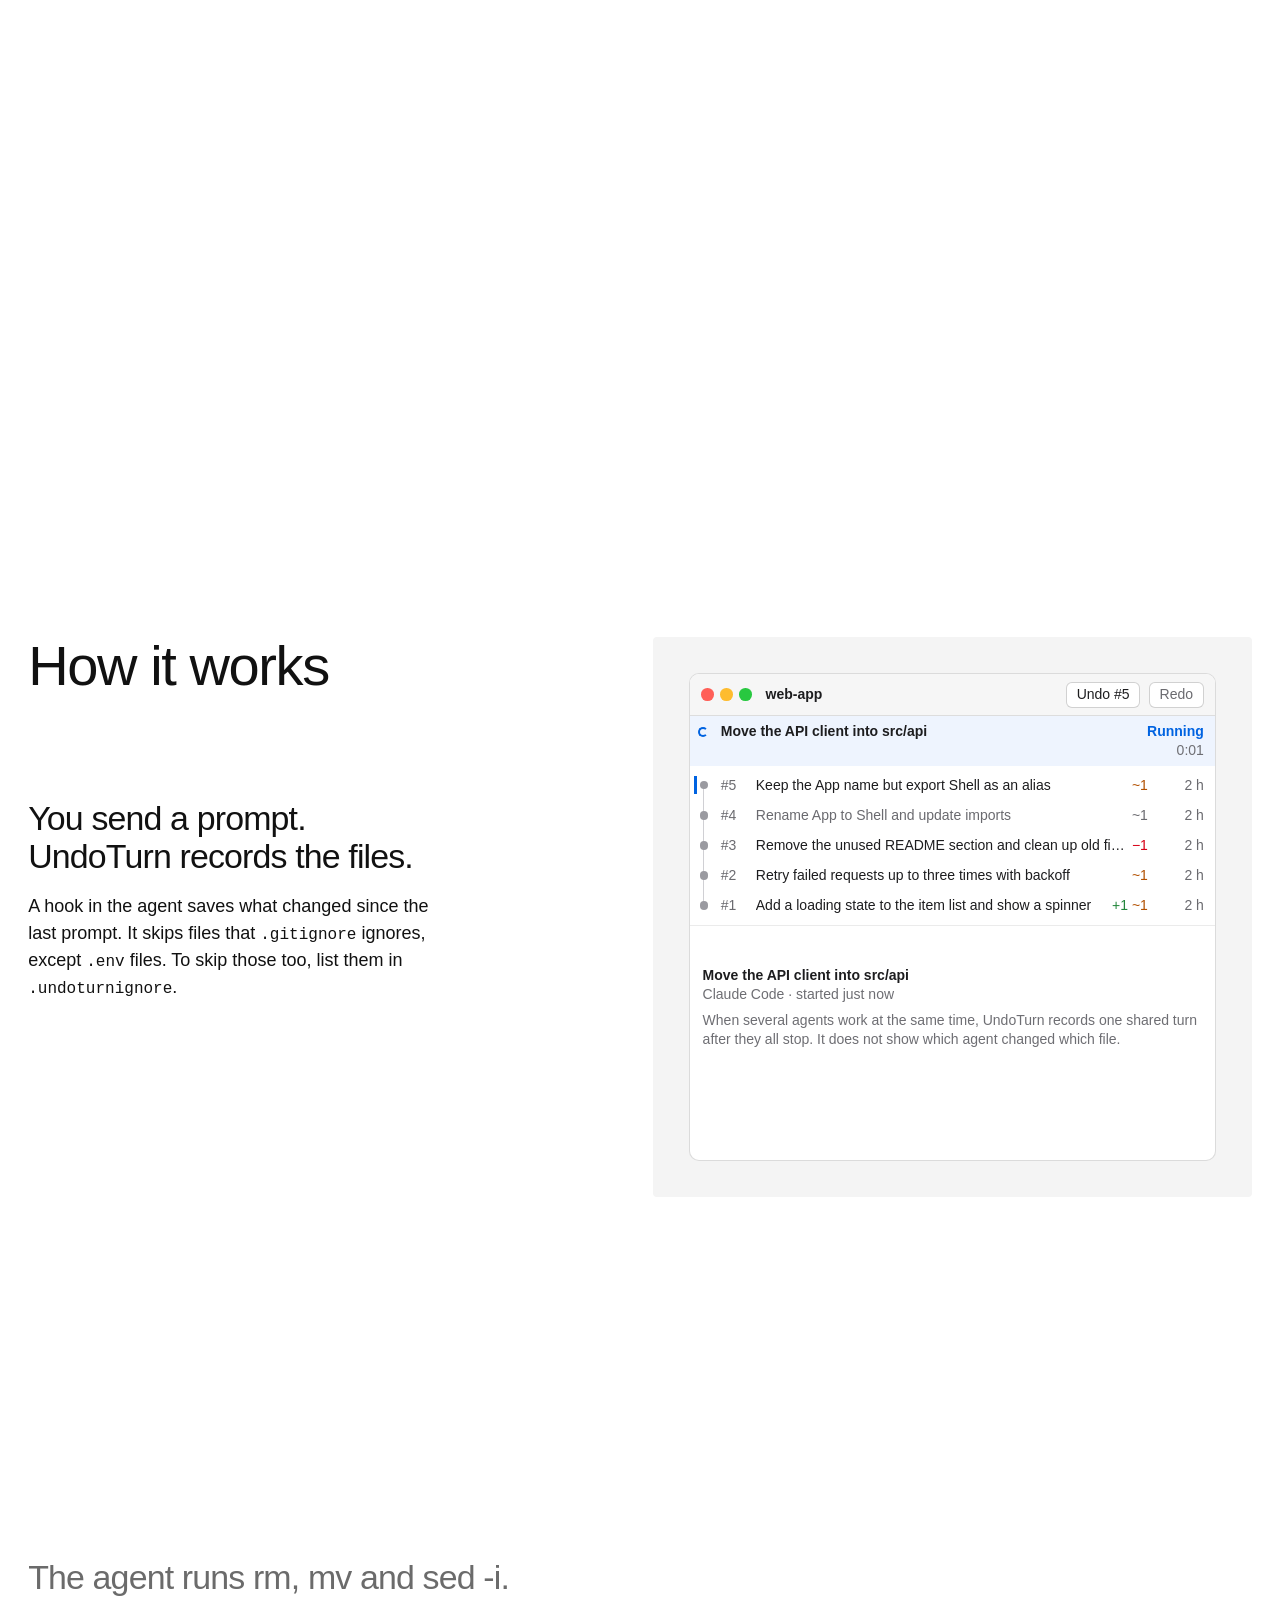
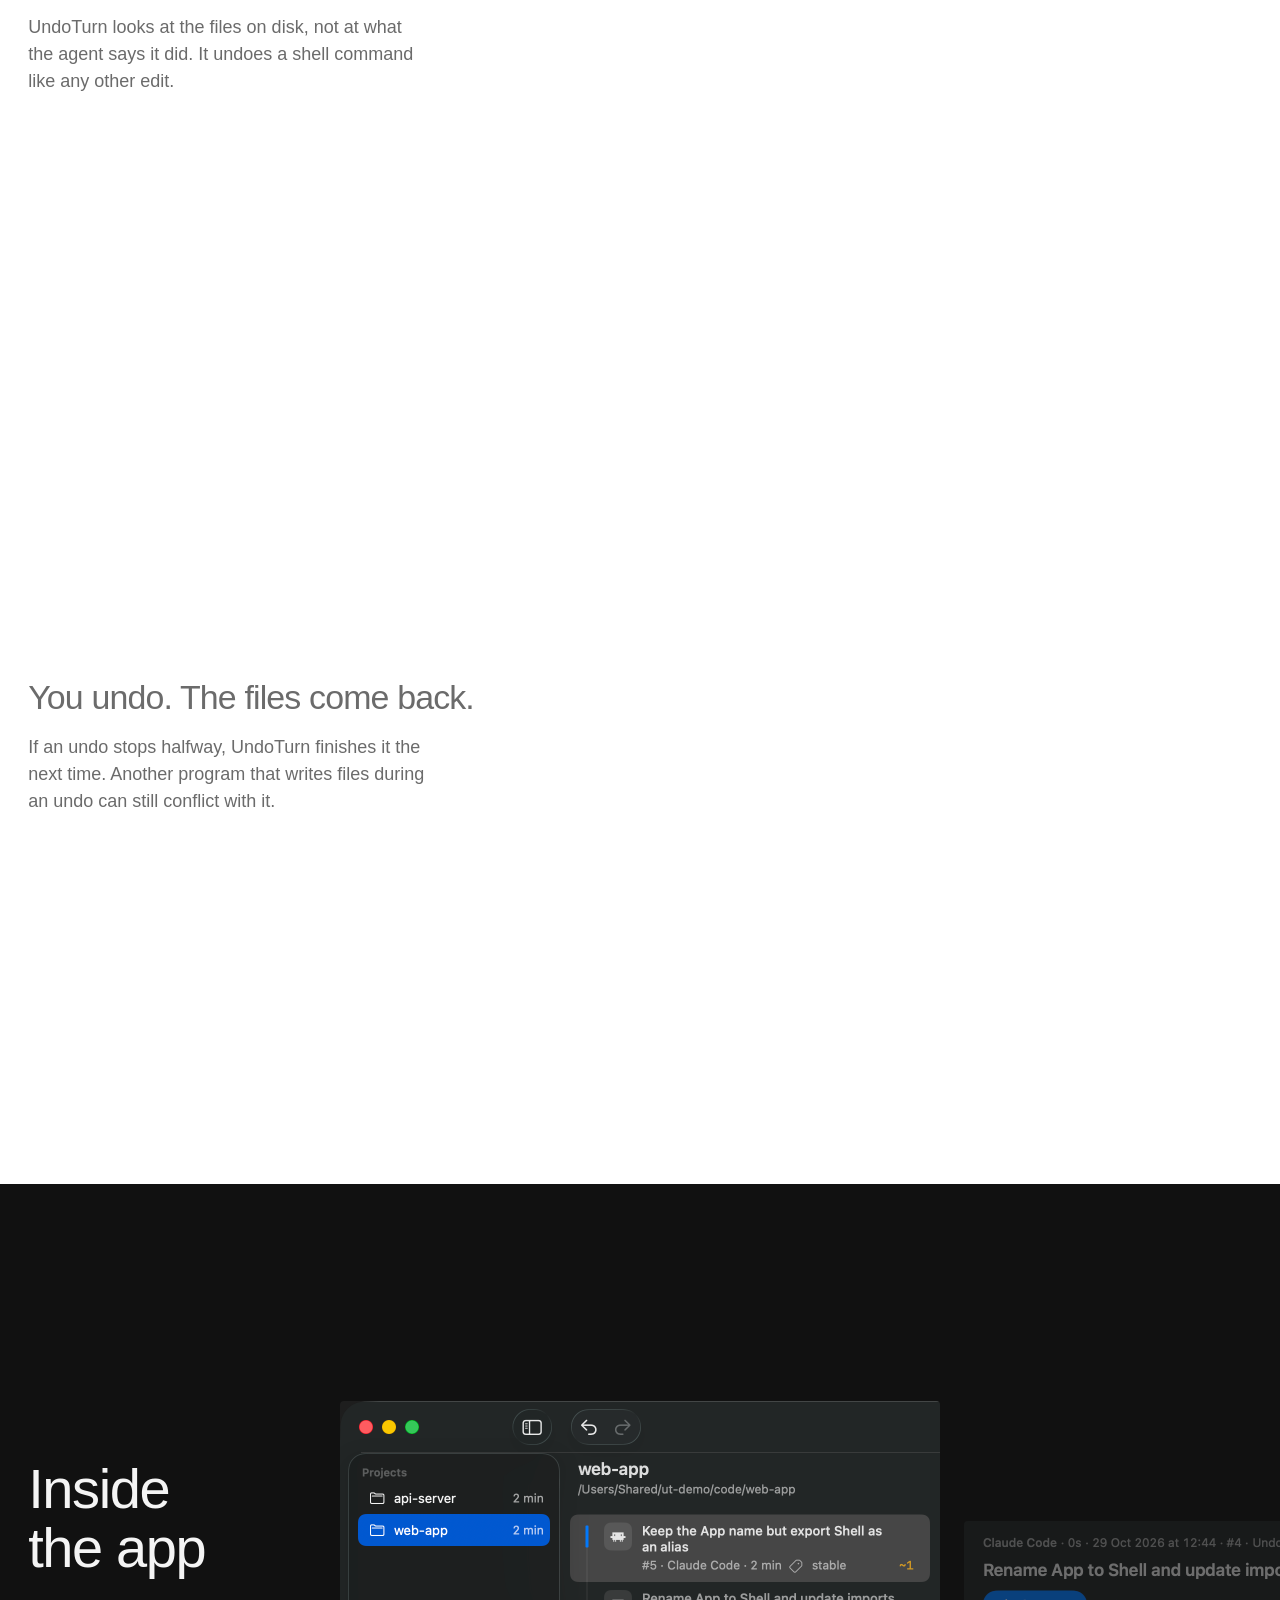
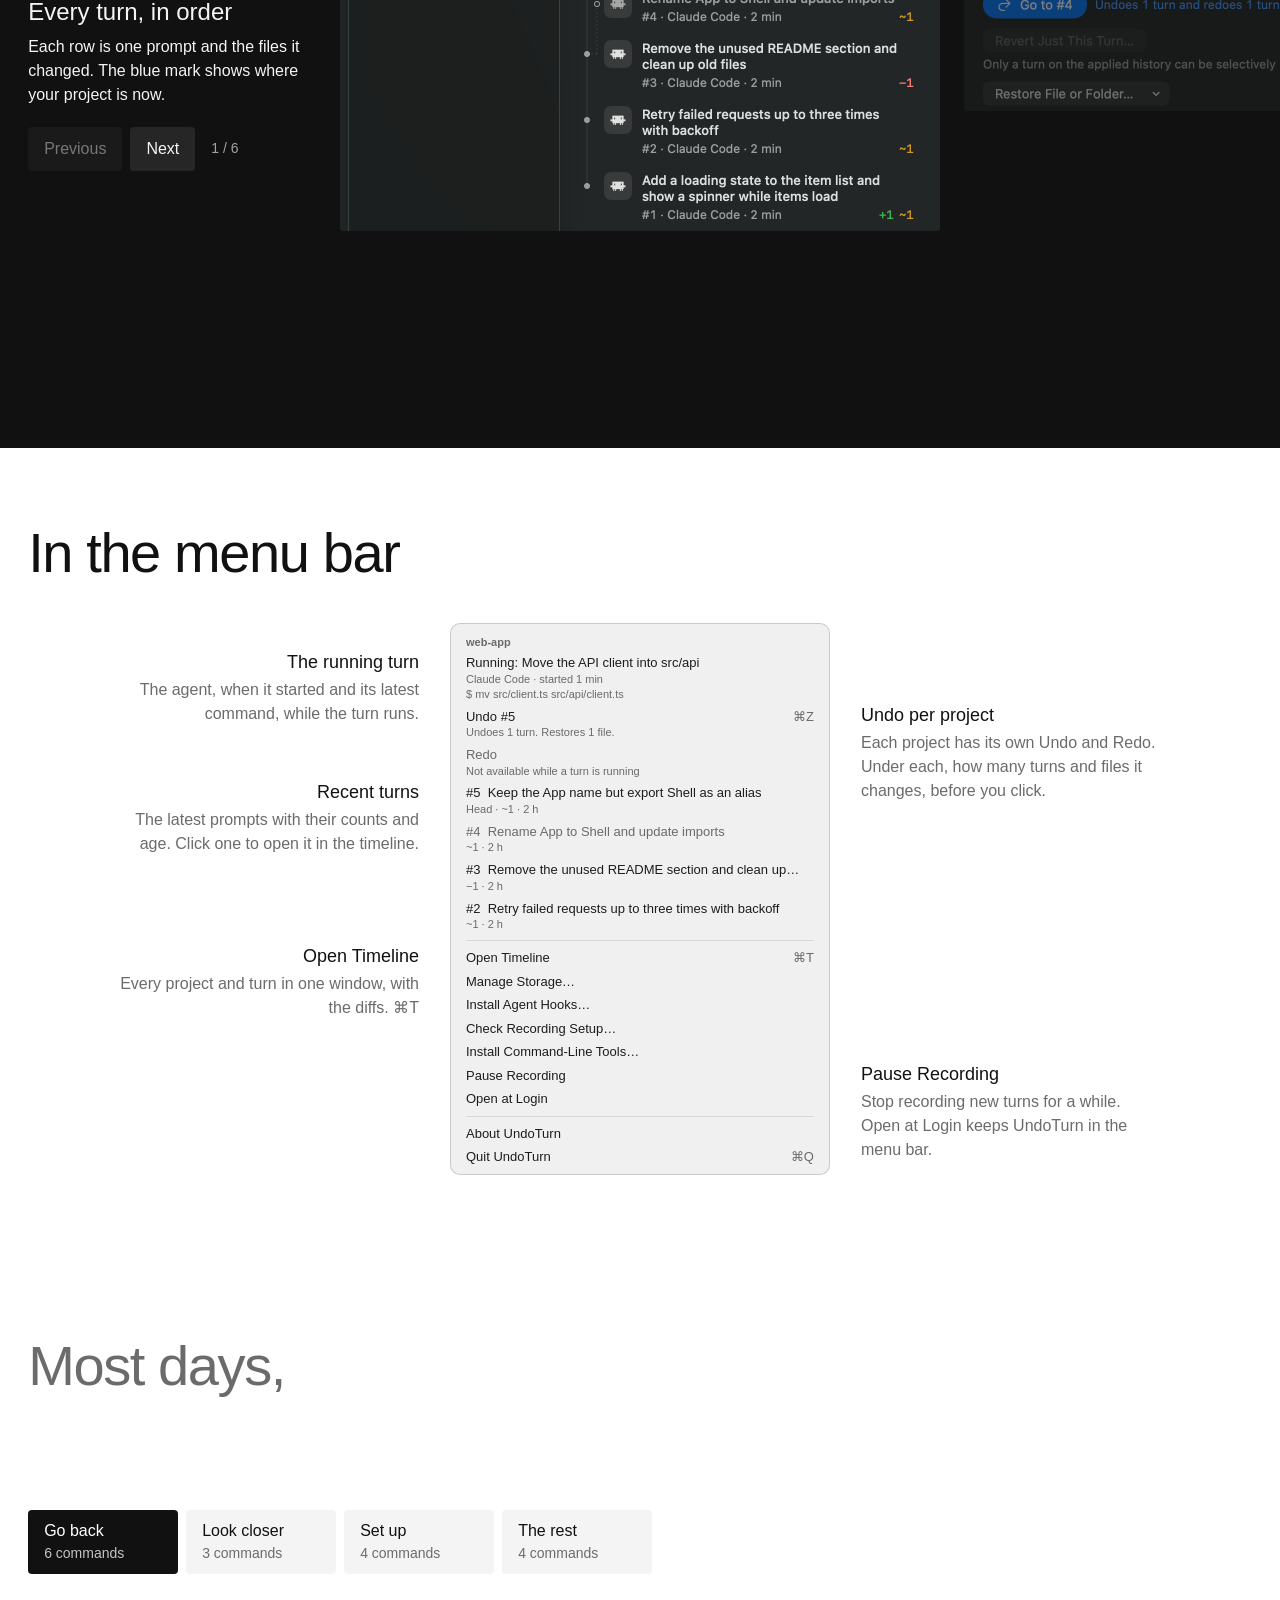
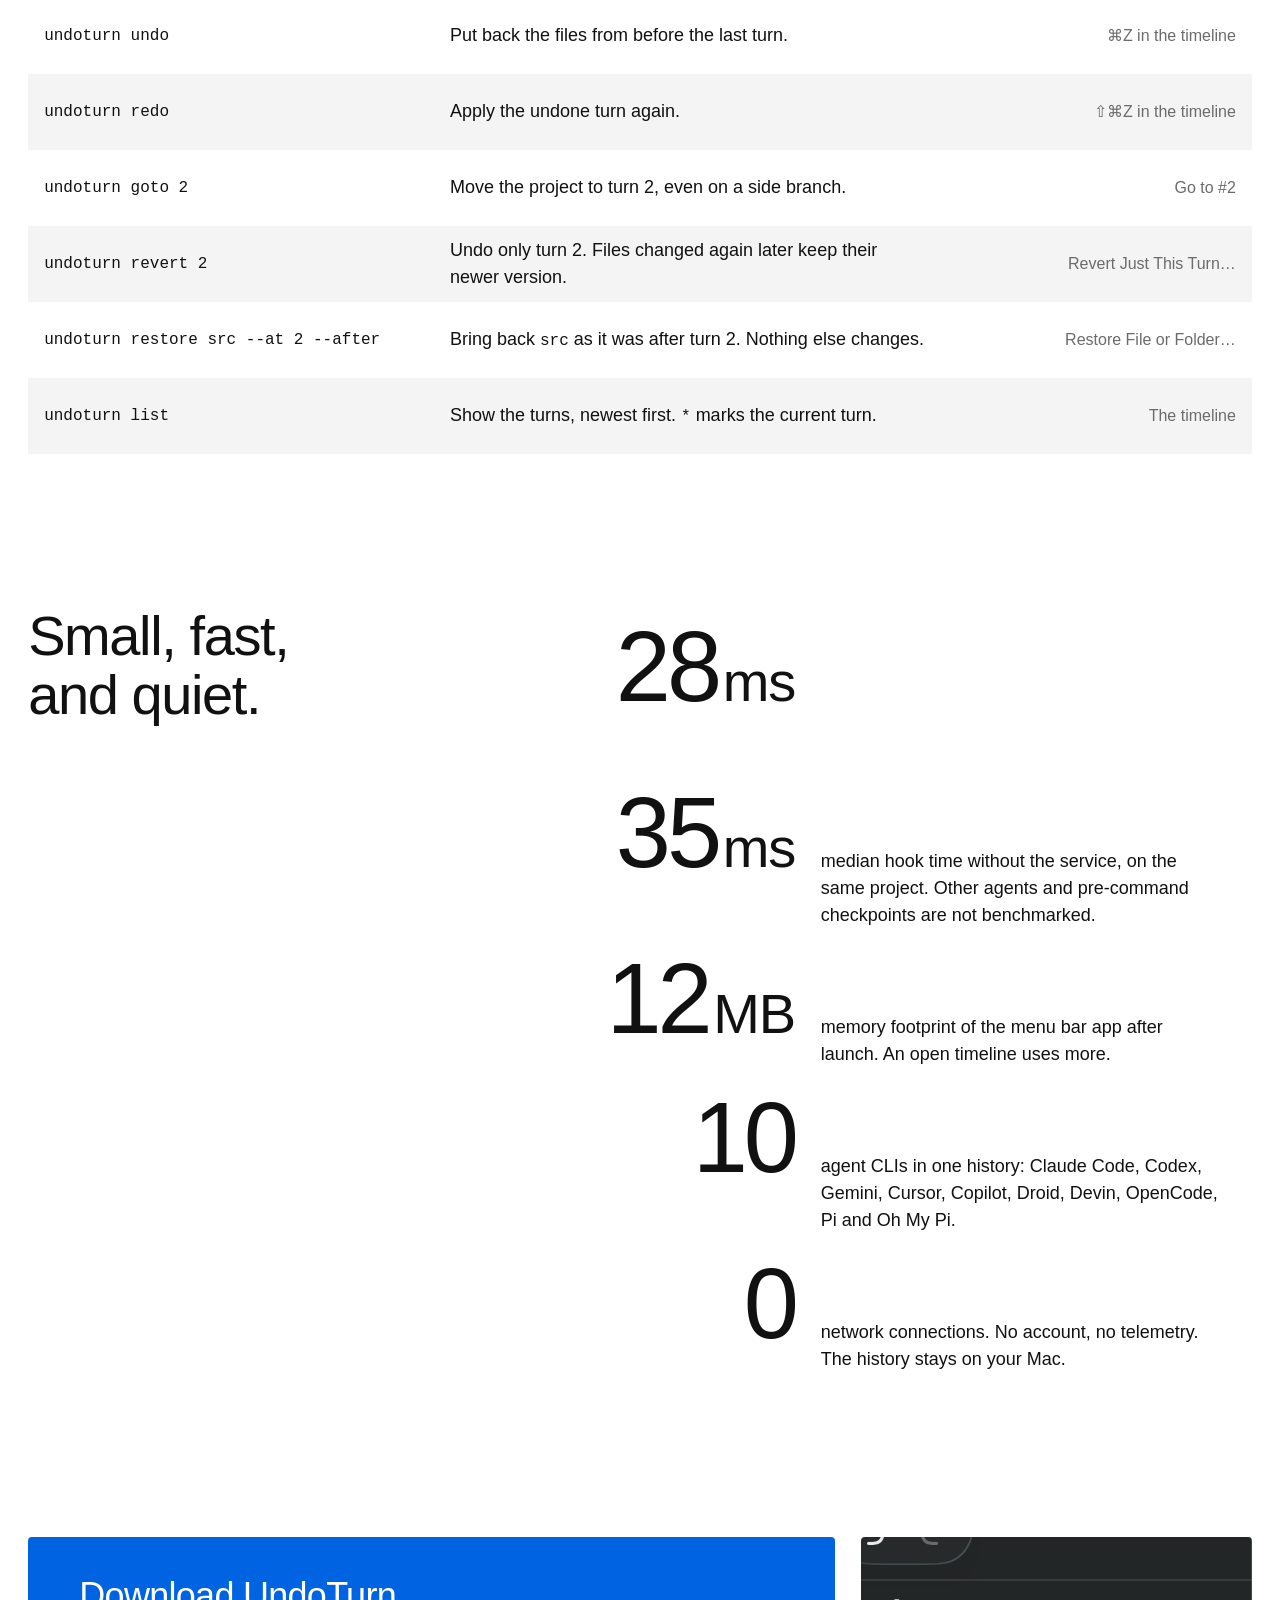
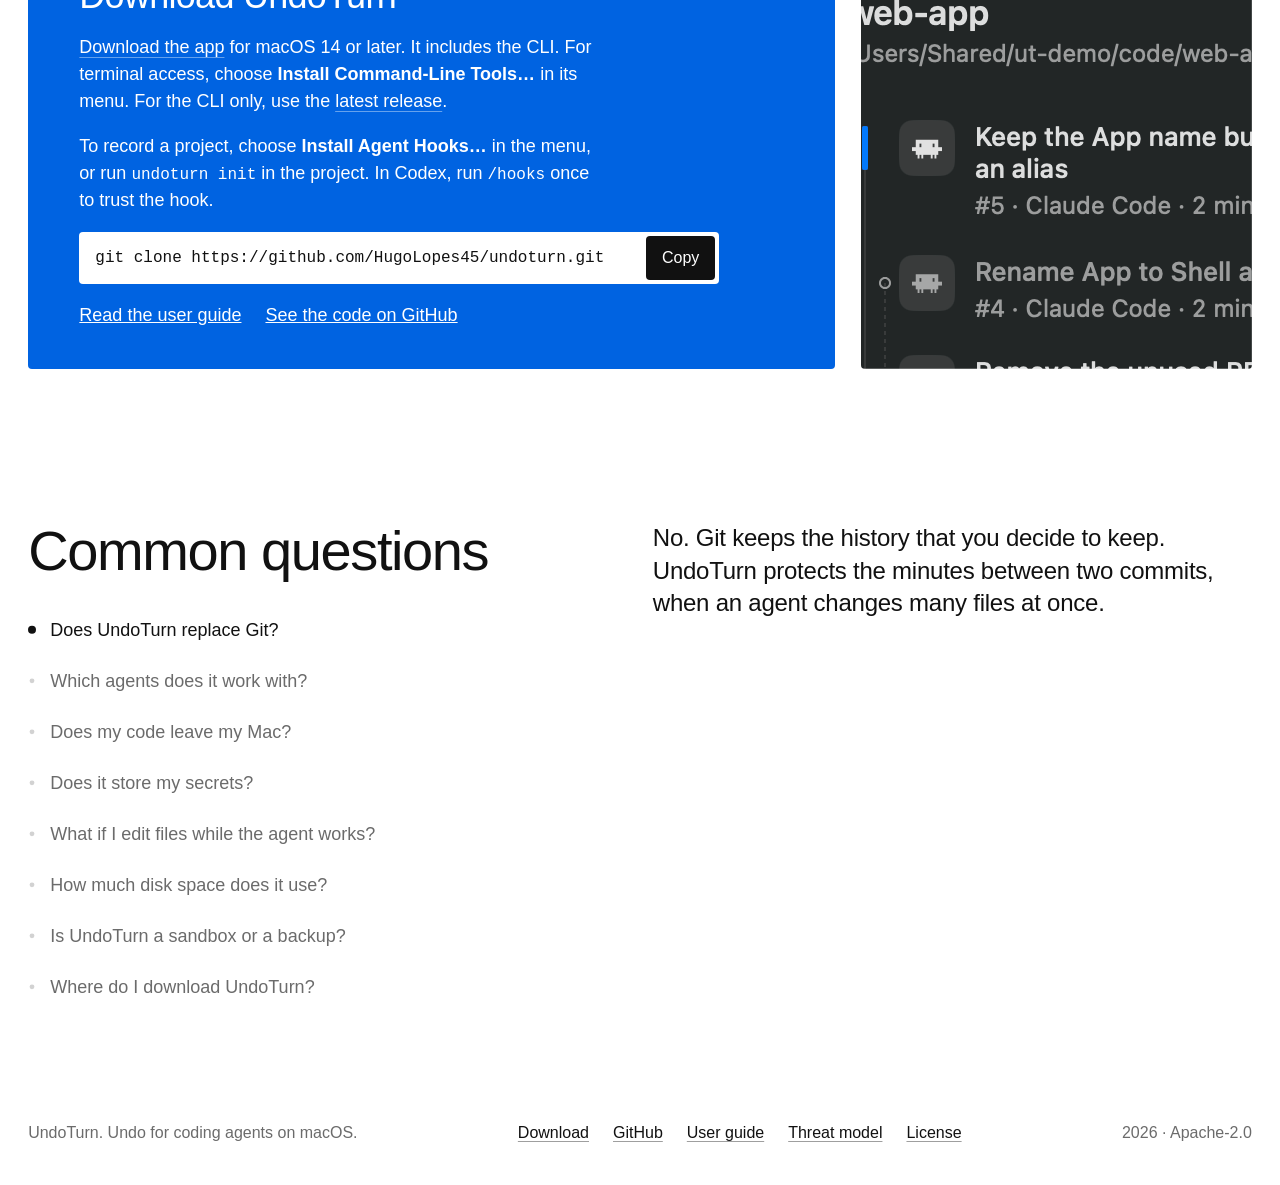
==== commit dc44c18f: "Rewrite the landing page in plain words The page described the product in internal terms such as rec" ====
--- a/docs/index.html
+++ b/docs/index.html
@@ -3,17 +3,34 @@
 <head>
 <meta charset="utf-8">
 <meta name="viewport" content="width=device-width, initial-scale=1">
-<title>UndoTurn: undo for coding agents on macOS</title>
-<meta name="description" content="UndoTurn records your files at each coding-agent prompt and puts them back with one command or one click. For Claude Code, Codex CLI and eight other agent CLIs, on macOS.">
+<title>UndoTurn: undo AI coding agent changes on Mac</title>
+<meta name="description" content="UndoTurn saves your files at every prompt to Claude Code, Codex, Gemini, Cursor and 6 other AI coding agents. Undo a bad prompt in one click. Free, open source, local, for macOS.">
 <meta name="color-scheme" content="light">
 <meta name="theme-color" content="#ffffff">
-<meta property="og:title" content="UndoTurn: local history for coding agents">
-<meta property="og:description" content="Undo for coding agents on macOS. One command. One click.">
+<meta property="og:site_name" content="UndoTurn">
+<meta property="og:title" content="UndoTurn: undo AI coding agent changes on Mac">
+<meta property="og:description" content="Every prompt to Claude Code, Codex or another AI coding agent is a save point. Undo a bad one in one click. Local, free, open source.">
 <meta property="og:type" content="website">
 <link rel="canonical" href="https://hugolopes45.github.io/undoturn/">
 <meta property="og:url" content="https://hugolopes45.github.io/undoturn/">
 <meta property="og:image" content="https://hugolopes45.github.io/undoturn/images/timeline-light.png">
+<meta property="og:image:alt" content="The UndoTurn timeline: each agent prompt is a turn, with its changed files and a line diff">
 <meta name="twitter:card" content="summary_large_image">
+<script type="application/ld+json">
+{
+  "@context": "https://schema.org",
+  "@type": "SoftwareApplication",
+  "name": "UndoTurn",
+  "description": "UndoTurn saves your files at every prompt to Claude Code, Codex, Gemini, Cursor and 6 other AI coding agents. Undo a bad prompt in one click.",
+  "applicationCategory": "DeveloperApplication",
+  "operatingSystem": "macOS 14 or later",
+  "url": "https://hugolopes45.github.io/undoturn/",
+  "downloadUrl": "https://github.com/HugoLopes45/undoturn/releases/latest/download/UndoTurn.dmg",
+  "image": "https://hugolopes45.github.io/undoturn/images/timeline-light.png",
+  "license": "https://www.apache.org/licenses/LICENSE-2.0",
+  "offers": { "@type": "Offer", "price": "0", "priceCurrency": "USD" }
+}
+</script>
 <link rel="icon" href="images/icon.svg" type="image/svg+xml">
 <script>document.documentElement.classList.add('js')</script>
 <style>
@@ -135,17 +152,17 @@
   .reel { --sliver: 32px; --gap: 16px; }
 }
 @media (min-width: 75em) {
-  .hero__stage { height: 100svh; min-height: 640px; grid-template-columns: minmax(0, 0.9fr) var(--reel) minmax(0, 1fr); grid-template-rows: auto 1fr auto; column-gap: var(--gutter); row-gap: 0; padding-bottom: 32px; --reel: clamp(480px, min(46vw, (100svh - 360px) * 4 / 3 + 112px), 800px); }
+  .hero__stage { height: 100svh; min-height: 640px; grid-template-columns: minmax(0, 0.9fr) var(--reel) minmax(0, 1fr); grid-template-rows: auto 1fr auto; column-gap: var(--gutter); row-gap: 0; padding-bottom: 32px; container-type: inline-size; --reel: clamp(480px, min(46vw, (100svh - 360px) * 4 / 3 + 112px), 800px); }
   .nav { grid-column: 1 / -1; }
-  .hero__title { grid-column: 1 / -1; grid-row: 2; display: grid; grid-template-columns: subgrid; align-self: center; font-size: clamp(2.75rem, 5vw - 1rem, 4.5rem); }
-  .half--a { grid-column: 1; grid-row: 1; justify-self: start; }
-  .half--b { grid-column: 3; grid-row: 1; justify-self: end; }
+  .hero__title { grid-column: 1 / -1; grid-row: 2; display: grid; grid-template-columns: subgrid; align-self: center; font-size: min(clamp(2.75rem, 5vw - 1rem, 4.5rem), (100cqw - var(--reel) - 2 * var(--gutter)) / 1.9 / 6.3); }
+  .half--a { grid-column: 1; grid-row: 1; justify-self: end; }
+  .half--b { grid-column: 3; grid-row: 1; justify-self: start; }
   .reel { grid-column: 2; grid-row: 2; align-self: center; position: relative; z-index: 2; margin-inline: 0; overflow: visible; --sliver: 40px; --gap: 16px; --fw: calc(var(--reel) - 2 * (var(--sliver) + var(--gap))); }
   .reel__window { overflow: clip; }
   .reel__track { padding-inline: calc(var(--sliver) + var(--gap)); }
-  .reel__foot { position: absolute; top: 100%; left: 0; right: 0; padding-inline: calc(var(--sliver) + var(--gap)); }
-  .hero__act { grid-column: 1; grid-row: 3; align-self: end; }
-  .hero__sentence { font-size: 24px; }
+  .reel__foot { padding-inline: calc(var(--sliver) + var(--gap)); }
+  .hero__act { grid-column: 1 / -1; grid-row: 3; align-items: center; text-align: center; }
+  .hero__sentence { font-size: 24px; max-width: 46ch; }
 }
 @media (min-width: 75em) and (prefers-reduced-motion: no-preference) {
   .js .hero { height: 240svh; }
@@ -387,7 +404,7 @@
 .cta__copy:active { transform: scale(0.96); }
 .cta__links { display: flex; flex-wrap: wrap; gap: 8px 24px; align-items: center; font-size: 18px; }
 .cta__links a { text-decoration-line: underline; }
-.cta__links a:focus-visible { outline-color: var(--accent-ink); }
+.cta__tile a:focus-visible { outline-color: var(--accent-ink); }
 .cta__side { display: none; position: relative; border-radius: var(--radius); min-height: 360px; overflow: hidden; }
 .cta__side img { position: absolute; inset: 0; width: 100%; height: 100%; object-fit: none; object-position: -490px -60px; }
 @media (hover: hover) and (pointer: fine) { .cta__copy:hover { background: #333333; } }
@@ -462,8 +479,8 @@
     </nav>
 
     <h1 class="hero__title lines">
-      <span class="line half half--a"><span data-line style="--i:0">Agent changes.</span></span>
-      <span class="line half half--b"><span data-line style="--i:1">A local history.</span></span>
+      <span class="line half half--a"><span data-line style="--i:0">Undo for</span></span>
+      <span class="line half half--b"><span data-line style="--i:1">coding agents.</span></span>
     </h1>
 
     <div class="reel" data-open role="region" aria-roledescription="carousel" aria-label="UndoTurn at work" tabindex="-1">
@@ -486,7 +503,7 @@
               </ol>
               <div class="detail">
                 <p class="banner" role="status" aria-live="polite"></p>
-                <p class="meta">#2 &middot; <span data-state>Current</span> &middot; Claude Code &middot; just now</p>
+                <p class="meta">Claude Code &middot; 1m 12s &middot; Oct 29, 2026 at 9:41 AM &middot; #2 &middot; <span data-state>Current</span></p>
                 <p class="files-h">Files &middot; 5</p>
                 <ul class="files">
                   <li><b class="D">D</b><code>src/health.ts</code></li>
@@ -547,7 +564,7 @@
     </div>
 
     <div class="hero__act" data-load style="--d:440ms">
-      <p class="hero__sentence lead">Undo for coding agents on macOS. UndoTurn records filesystem changes across prompts. Concurrent sessions share an interval; recovery keeps conflicting edits.</p>
+      <p class="hero__sentence lead">UndoTurn saves your files at every prompt to Claude Code, Codex and 8 other agents. Each prompt is a turn, and you can undo it in one click. Nothing leaves your Mac.</p>
       <a class="button" href="https://github.com/HugoLopes45/undoturn/releases/latest/download/UndoTurn.dmg">Download for Mac</a>
     </div>
   </div>
@@ -562,15 +579,15 @@
       <ol class="steps">
         <li class="step is-active" data-step="1">
           <p class="step__s" data-reveal style="--i:1">You send a prompt. UndoTurn records the files.</p>
-          <p class="step__t" data-reveal style="--i:2">The hook stores what changed since the last turn. It follows <code>.gitignore</code>, but it still records <code>.env</code> files unless <code>.undoturnignore</code> excludes them.</p>
+          <p class="step__t" data-reveal style="--i:2">A hook in the agent saves what changed since the last prompt. It skips files that <code>.gitignore</code> ignores, except <code>.env</code> files. To skip those too, list them in <code>.undoturnignore</code>.</p>
         </li>
         <li class="step" data-step="2">
           <p class="step__s">The agent runs rm, mv and sed&nbsp;-i.</p>
-          <p class="step__t">UndoTurn compares the files themselves, not the tool log of the agent. A change from a shell command is undone like any edit.</p>
+          <p class="step__t">UndoTurn looks at the files on disk, not at what the agent says it did. It undoes a shell command like any other edit.</p>
         </li>
         <li class="step" data-step="3">
           <p class="step__s">You undo. The files come back.</p>
-          <p class="step__t">A durable journal resumes interrupted recovery and records completed operations. Filesystem changes and journal progress are not atomic against other writers.</p>
+          <p class="step__t">If an undo stops halfway, UndoTurn finishes it the next time. Another program that writes files during an undo can still conflict with it.</p>
         </li>
       </ol>
     </div>
@@ -604,11 +621,11 @@
                 <p class="files-h">Move the API client into src/api</p>
                 <p class="meta">Claude Code &middot; started just now</p>
                 <dl class="grid2" data-s-latest style="margin-top:0.5em"><dt>Latest step</dt><dd><code data-s-latest-code>$ mv src/client.ts src/api/client.ts</code></dd></dl>
-                <p class="note" style="margin-top:0.5em">UndoTurn records this turn when the agent stops. Its files show here then.</p>
+                <p class="note" style="margin-top:0.5em">When several agents work at the same time, UndoTurn records one shared turn after they all stop. It does not show which agent changed which file.</p>
               </div>
               <div data-s-undone-detail class="is-hidden">
                 <p class="files-h">Move the API client into src/api</p>
-                <p class="meta">#6 &middot; Undone &middot; Claude Code &middot; just now</p>
+                <p class="meta">Claude Code &middot; 48s &middot; Oct 29, 2026 at 9:41 AM &middot; #6 &middot; Undone</p>
                 <ul class="files" style="margin-top:0.5em">
                   <li><b class="A">A</b><code>src/api/client.ts</code></li>
                   <li><b class="A">A</b><code>src/api/index.ts</code></li>
@@ -631,7 +648,7 @@
       <h2 id="app-h" data-reveal>Inside the app</h2>
       <div class="showcase__now" aria-live="polite" data-reveal style="--i:1">
         <p class="showcase__name" data-sc-name>Every turn, in order</p>
-        <p class="showcase__text" data-sc-text>Recorded intervals form a tree. The blue mark shows the current history position.</p>
+        <p class="showcase__text" data-sc-text>Each row is one prompt and the files it changed. The blue mark shows where your project is now.</p>
       </div>
       <div class="showcase__controls no-js-hide" data-reveal style="--i:2">
         <button type="button" class="ctl" data-sc="-1" aria-label="Previous panel">Previous</button>
@@ -644,7 +661,7 @@
         <li class="panel is-lit">
           <figure>
             <span class="crop" style="--w:600;--h:430"><img src="images/timeline-dark.png" srcset="images/timeline-dark.png 2x" width="1200" height="760" alt="The Projects sidebar and five turns of a web app: numbers, prompts, agents, counts and ages" loading="lazy"></span>
-            <figcaption><strong>Every turn, in order</strong>Recorded intervals form a tree. The blue mark shows the current history position.</figcaption>
+            <figcaption><strong>Every turn, in order</strong>Each row is one prompt and the files it changed. The blue mark shows where your project is now.</figcaption>
           </figure>
         </li>
         <li class="panel">
@@ -656,7 +673,7 @@
         <li class="panel">
           <figure>
             <span class="crop" style="--w:598;--h:196;--x:602;--y:52"><img src="images/restore-dark.png" srcset="images/restore-dark.png 2x" width="1200" height="760" alt="Turn 1 selected with a Go to #1 button: undoes 3 turns, restores 3 files; below, Revert Just This Turn and Restore File or Folder" loading="lazy"></span>
-            <figcaption><strong>Any turn, one click</strong>History navigation previews the move before applying it.</figcaption>
+            <figcaption><strong>Any turn, one click</strong>Pick a turn. Before any file moves, UndoTurn shows how many turns and files will change.</figcaption>
           </figure>
         </li>
         <li class="panel">
@@ -676,7 +693,7 @@
               </div>
               <span class="n-act">Undo #2</span>
             </div>
-            <figcaption><strong>An alert on mass deletes</strong>When a turn deletes 50 files, or 3 files and a quarter of the project, a notification offers the undo.</figcaption>
+            <figcaption><strong>An alert on mass deletes</strong>When a turn deletes 50 files or more, or at least 3 files and a quarter of the project, a notification offers the undo. The app must be running.</figcaption>
           </figure>
         </li>
         <li class="panel">
@@ -703,7 +720,7 @@
     </div>
 
     <div class="menu-sec__panel" data-reveal style="--i:1">
-      <div class="menu" data-ui id="menu-ui" role="img" aria-label="The UndoTurn menu: a running turn in web-app, Undo #5, Redo, the four latest turns, Open Timeline, Manage Storage, Install Agent Hooks, Check Recording Setup, Pause Recording, Open at Login, About and Quit">
+      <div class="menu" data-ui id="menu-ui" role="img" aria-label="The UndoTurn menu: a running turn in web-app, Undo #5, Redo, the four latest turns, Open Timeline, Manage Storage, Install Agent Hooks, Check Recording Setup, Install Command-Line Tools, Pause Recording, Open at Login, About and Quit">
         <div class="m-part" data-part="project">
           <p class="m-head">web-app</p>
         </div>
@@ -726,6 +743,7 @@
           <div class="m-item"><span class="t">Manage Storage…</span></div>
           <div class="m-item"><span class="t">Install Agent Hooks…</span></div>
           <div class="m-item"><span class="t">Check Recording Setup…</span></div>
+          <div class="m-item"><span class="t">Install Command-Line Tools…</span></div>
         </div>
         <div class="m-part" data-part="pause">
           <div class="m-item"><span class="t">Pause Recording</span></div>
@@ -740,7 +758,7 @@
     </div>
 
     <div class="notes notes--r">
-      <button type="button" class="note-btn" data-part="undo" style="--i:1" data-reveal><strong>Undo per project</strong><span>Each project has its own Undo and Redo. Under each, the turns and files it changes, before you click.</span></button>
+      <button type="button" class="note-btn" data-part="undo" style="--i:1" data-reveal><strong>Undo per project</strong><span>Each project has its own Undo and Redo. Under each, how many turns and files it changes, before you click.</span></button>
       <button type="button" class="note-btn" data-part="pause" style="--i:2" data-reveal><strong>Pause Recording</strong><span>Stop recording new turns for a while. Open at Login keeps UndoTurn in the menu bar.</span></button>
     </div>
   </div>
@@ -757,16 +775,16 @@
       <button type="button" class="tab" role="tab" id="tab-back" aria-selected="true" aria-controls="panel-back"><span class="tab__label">Go back</span><span class="tab__count">6 commands</span></button>
       <button type="button" class="tab" role="tab" id="tab-look" aria-selected="false" aria-controls="panel-look" tabindex="-1"><span class="tab__label">Look closer</span><span class="tab__count">3 commands</span></button>
       <button type="button" class="tab" role="tab" id="tab-setup" aria-selected="false" aria-controls="panel-setup" tabindex="-1"><span class="tab__label">Set up</span><span class="tab__count">4 commands</span></button>
-      <button type="button" class="tab" role="tab" id="tab-rest" aria-selected="false" aria-controls="panel-rest" tabindex="-1"><span class="tab__label">The rest</span><span class="tab__count">3 commands</span></button>
+      <button type="button" class="tab" role="tab" id="tab-rest" aria-selected="false" aria-controls="panel-rest" tabindex="-1"><span class="tab__label">The rest</span><span class="tab__count">4 commands</span></button>
     </div>
 
     <div class="bands" role="tabpanel" id="panel-back" aria-labelledby="tab-back" data-reveal style="--i:3">
       <h3>Go back</h3>
       <div class="band"><code>undoturn undo</code><p>Put back the files from before the last turn.</p><p class="band__app">⌘Z in the timeline</p></div>
       <div class="band"><code>undoturn redo</code><p>Apply the undone turn again.</p><p class="band__app">⇧⌘Z in the timeline</p></div>
-      <div class="band"><code>undoturn goto 2</code><p>Move the project to turn 2, also on another branch.</p><p class="band__app">Go to #2</p></div>
-      <div class="band"><code>undoturn revert 2</code><p>Reverse one recorded turn while keeping later conflicting edits.</p><p class="band__app">Revert Just This Turn…</p></div>
-      <div class="band"><code>undoturn restore src --at 2 --after</code><p>Restore recorded folder versions without moving history.</p><p class="band__app">Restore File or Folder…</p></div>
+      <div class="band"><code>undoturn goto 2</code><p>Move the project to turn 2, even on a side branch.</p><p class="band__app">Go to #2</p></div>
+      <div class="band"><code>undoturn revert 2</code><p>Undo only turn 2. Files changed again later keep their newer version.</p><p class="band__app">Revert Just This Turn…</p></div>
+      <div class="band"><code>undoturn restore src --at 2 --after</code><p>Bring back <code>src</code> as it was after turn 2. Nothing else changes.</p><p class="band__app">Restore File or Folder…</p></div>
       <div class="band"><code>undoturn list</code><p>Show the turns, newest first. <code>*</code> marks the current turn.</p><p class="band__app">The timeline</p></div>
     </div>
     <div class="bands" role="tabpanel" id="panel-look" aria-labelledby="tab-look">
@@ -787,6 +805,7 @@
       <div class="band"><code>undoturn run -- make build</code><p>Record one turn around any command.</p><p class="band__app">Terminal only</p></div>
       <div class="band"><code>undoturn pause</code><p>Stop recording. <code>undoturn resume</code> starts it again.</p><p class="band__app">Pause Recording</p></div>
       <div class="band"><code>undoturn gc</code><p>Remove stored versions of undone turns and other branches after 30 days, or the oldest ones above 5 GiB.</p><p class="band__app">Terminal only</p></div>
+      <div class="band"><code>undoturn mcp</code><p>Let the agent list, diff, undo, redo, go to and revert turns as MCP tools.</p><p class="band__app">Terminal only</p></div>
     </div>
   </div>
 </section>
@@ -795,11 +814,11 @@
   <div class="wrap grid">
     <h2 class="stats__h head" id="stats-h"><span data-reveal>Small, fast,</span><span data-reveal style="--i:1">and quiet.</span></h2>
     <dl class="figs">
-      <div class="fig"><dt class="fig__n" data-reveal="fig" style="--i:1">20<span class="fig__u">ms</span></dt><dd class="fig__c" data-reveal style="--i:2">earlier Claude Code/Codex hook median with the optional FSEvents service, on a 20,000-file project and M1 Max. This does not measure the new integrations.</dd></div>
-      <div class="fig"><dt class="fig__n" data-reveal="fig" style="--i:2">35<span class="fig__u">ms</span></dt><dd class="fig__c" data-reveal style="--i:3">earlier hook median without the service, on the same project. Shared recording and pre-command checkpoints have not been benchmarked.</dd></div>
-      <div class="fig"><dt class="fig__n" data-reveal="fig" style="--i:3">13<span class="fig__u">MB</span></dt><dd class="fig__c" data-reveal style="--i:4">earlier idle app measurement: 12 to 13 MB. The new timeline and recording features have not been remeasured.</dd></div>
+      <div class="fig"><dt class="fig__n" data-reveal="fig" style="--i:1">28<span class="fig__u">ms</span></dt><dd class="fig__c" data-reveal style="--i:2">median Claude Code hook time with the optional background service: 28 ms at the prompt, 22 ms at the stop. 20,000-file project, M1 Max.</dd></div>
+      <div class="fig"><dt class="fig__n" data-reveal="fig" style="--i:2">35<span class="fig__u">ms</span></dt><dd class="fig__c" data-reveal style="--i:3">median hook time without the service, on the same project. Other agents and pre-command checkpoints are not benchmarked.</dd></div>
+      <div class="fig"><dt class="fig__n" data-reveal="fig" style="--i:3">12<span class="fig__u">MB</span></dt><dd class="fig__c" data-reveal style="--i:4">memory footprint of the menu bar app after launch. An open timeline uses more.</dd></div>
       <div class="fig"><dt class="fig__n" data-reveal="fig" style="--i:4">10</dt><dd class="fig__c" data-reveal style="--i:5">agent CLIs in one history: Claude Code, Codex, Gemini, Cursor, Copilot, Droid, Devin, OpenCode, Pi and Oh My Pi.</dd></div>
-      <div class="fig"><dt class="fig__n" data-reveal="fig" style="--i:5">0</dt><dd class="fig__c" data-reveal style="--i:6">lines of network code. No account, no telemetry. The history stays on your Mac.</dd></div>
+      <div class="fig"><dt class="fig__n" data-reveal="fig" style="--i:5">0</dt><dd class="fig__c" data-reveal style="--i:6">network connections. No account, no telemetry. The history stays on your Mac.</dd></div>
     </dl>
   </div>
 </section>
@@ -808,7 +827,8 @@
   <div class="wrap grid cta__grid">
     <div class="cta__tile" data-reveal>
       <h2 id="cta-h">Download UndoTurn</h2>
-      <p>UndoTurn needs macOS 14 or later. <a class="link-plain" href="https://github.com/HugoLopes45/undoturn/releases/latest/download/UndoTurn.dmg">Download the app</a>, universal, signed and notarized, or the CLI only from the <a class="link-plain" href="https://github.com/HugoLopes45/undoturn/releases/latest">latest release</a>. To build from source instead, clone the repository. Then run <code>undoturn init</code> once in your project. It adds the hooks to all supported agents and registers the project. <code>undoturn uninstall</code> removes the hooks. The history stays.</p>
+      <p><a class="link" href="https://github.com/HugoLopes45/undoturn/releases/latest/download/UndoTurn.dmg">Download the app</a> for macOS 14 or later. It includes the CLI. For terminal access, choose <strong>Install Command-Line Tools…</strong> in its menu. For the CLI only, use the <a class="link" href="https://github.com/HugoLopes45/undoturn/releases/latest">latest release</a>.</p>
+      <p>To record a project, choose <strong>Install Agent Hooks…</strong> in the menu, or run <code>undoturn init</code> in the project. In Codex, run <code>/hooks</code> once to trust the hook.</p>
       <div class="cta__field">
         <code id="clone-cmd">git clone https://github.com/<wbr>HugoLopes45/<wbr>undoturn.git</code>
         <button type="button" class="cta__copy" data-copy="#clone-cmd">Copy</button>
@@ -831,11 +851,11 @@
       </div>
       <div class="faq__item">
         <h3 data-reveal style="--i:2"><button type="button" class="faq__q" aria-expanded="true" aria-controls="a2">Which agents does it work with?</button></h3>
-        <div class="faq__a" id="a2"><p>Claude Code, Codex CLI, Gemini CLI, Cursor CLI, GitHub Copilot CLI, Factory Droid, Devin CLI, OpenCode, Pi and Oh My Pi. Outside-path coverage depends on mapped tool payloads and parseable shell paths. For any other tool, use <code>undoturn run -- &lt;command&gt;</code>.</p><p>Claude Code, Codex, Gemini and Cursor pre-tool hooks also gate selected destructive commands and checkpoint recognized risky commands. Other integrations record without these guards. This is not a sandbox, and <code>.git</code> is not backed up.</p></div>
+        <div class="faq__a" id="a2"><p>Claude Code, Codex CLI, Gemini CLI, Cursor CLI, GitHub Copilot CLI, Factory Droid, Devin CLI, OpenCode, Pi and Oh My Pi. A file outside the project is saved only when its path appears in the tool call or shell command of the agent. For any other tool, use <code>undoturn run -- &lt;command&gt;</code>.</p><p>With Claude Code, Codex, Gemini and Cursor, UndoTurn also blocks some destructive commands, such as deleting your whole disk, and saves your files before other risky commands. With the other agents, it only records. This is not a sandbox, and <code>.git</code> is not backed up.</p></div>
       </div>
       <div class="faq__item">
         <h3 data-reveal style="--i:3"><button type="button" class="faq__q" aria-expanded="true" aria-controls="a3">Does my code leave my Mac?</button></h3>
-        <div class="faq__a" id="a3"><p>No. UndoTurn has no network code. The history is in <code class="path">~/Library/Application Support/UndoTurn</code>, and only your user can read it.</p></div>
+        <div class="faq__a" id="a3"><p>No. UndoTurn makes no network connections. If you connect <code>undoturn mcp</code> to an agent, that agent receives the history it asks for. The history is in <code class="path">~/Library/Application Support/UndoTurn</code>, and only your user can read it.</p></div>
       </div>
       <div class="faq__item">
         <h3 data-reveal style="--i:4"><button type="button" class="faq__q" aria-expanded="true" aria-controls="a4">Does it store my secrets?</button></h3>
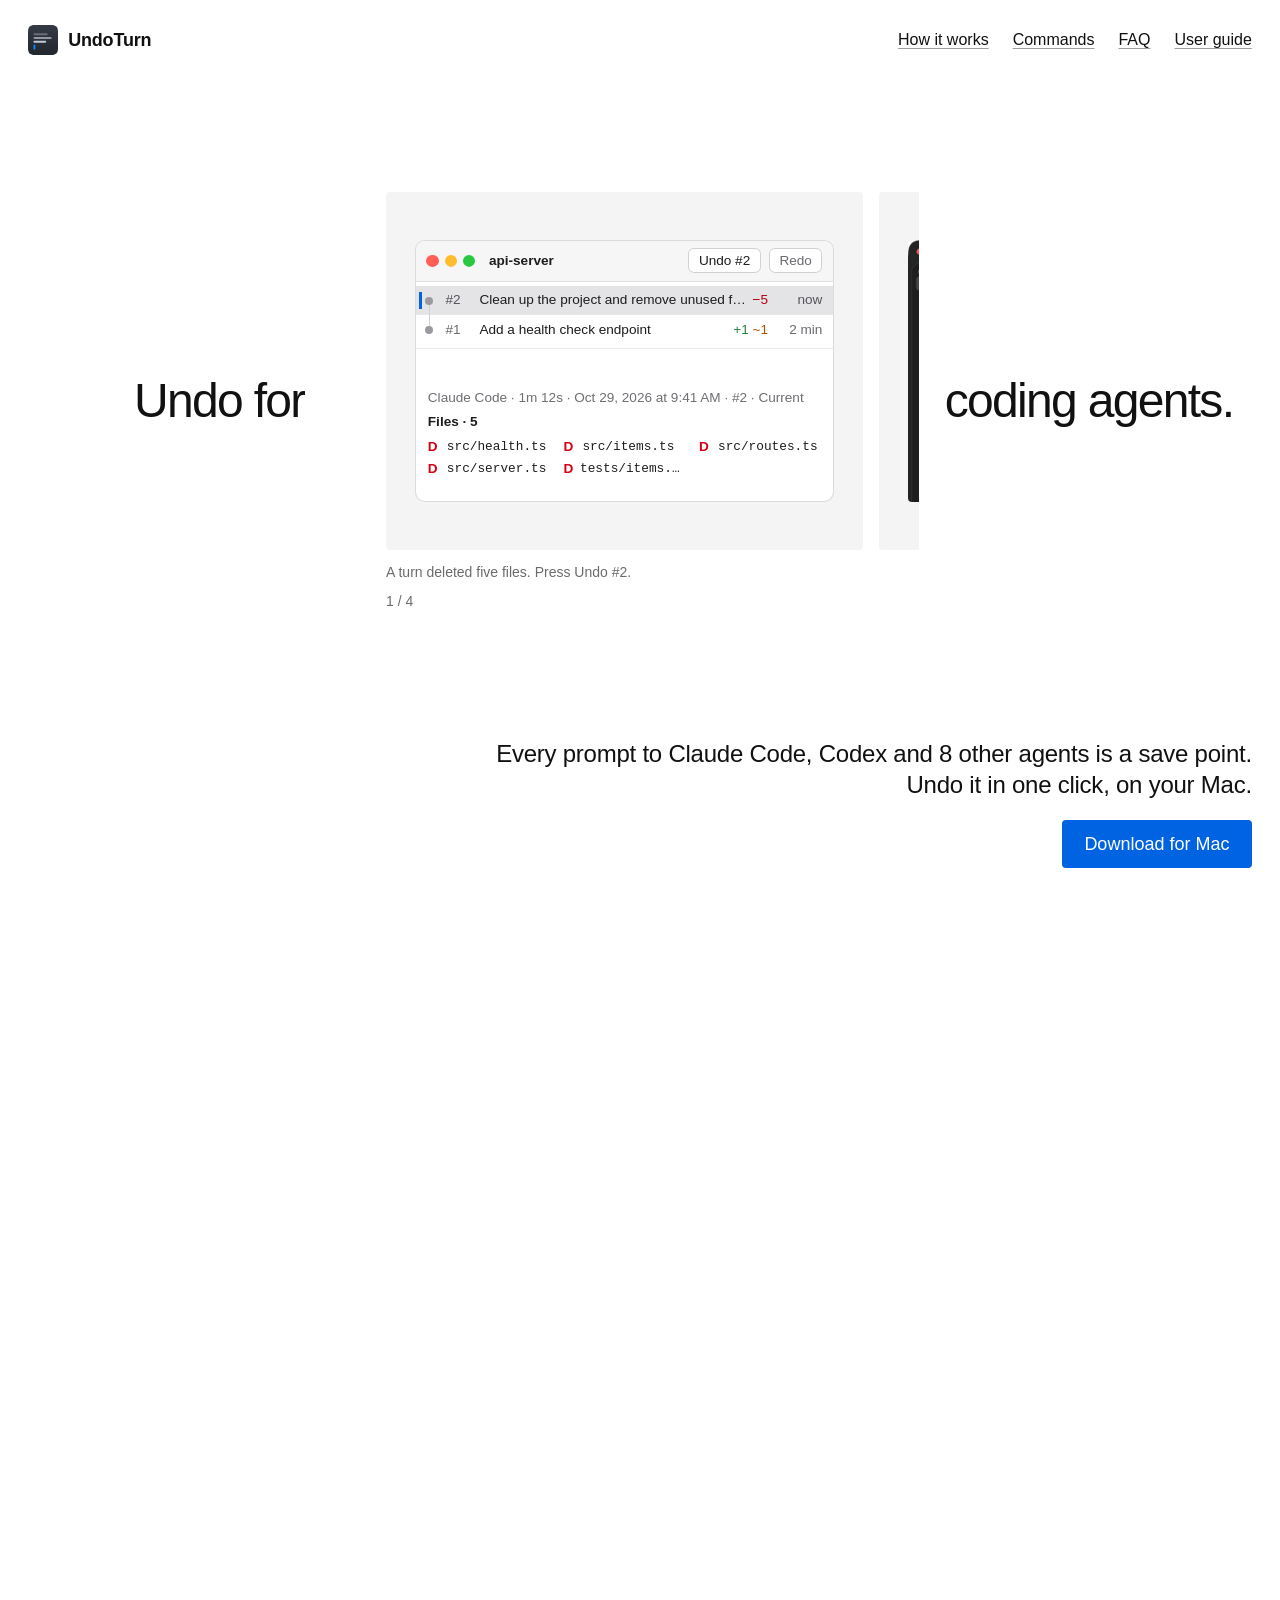
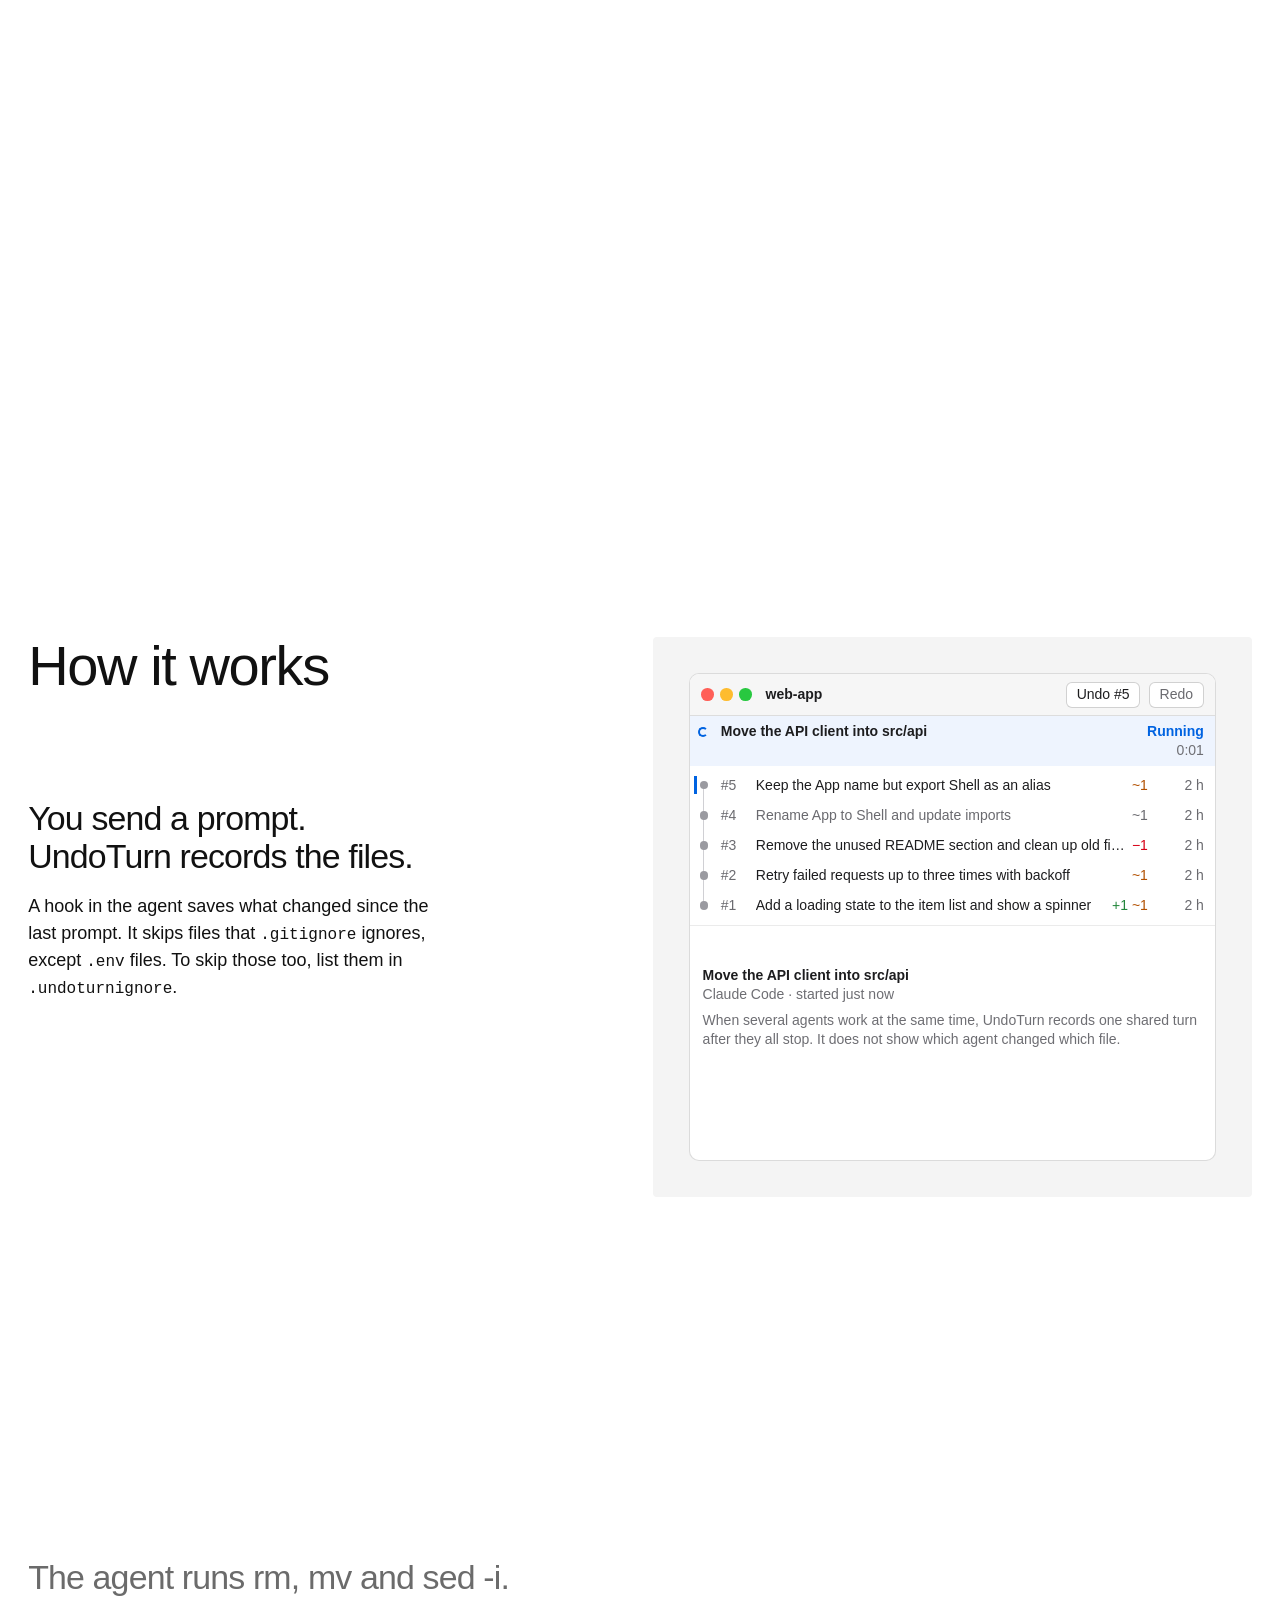
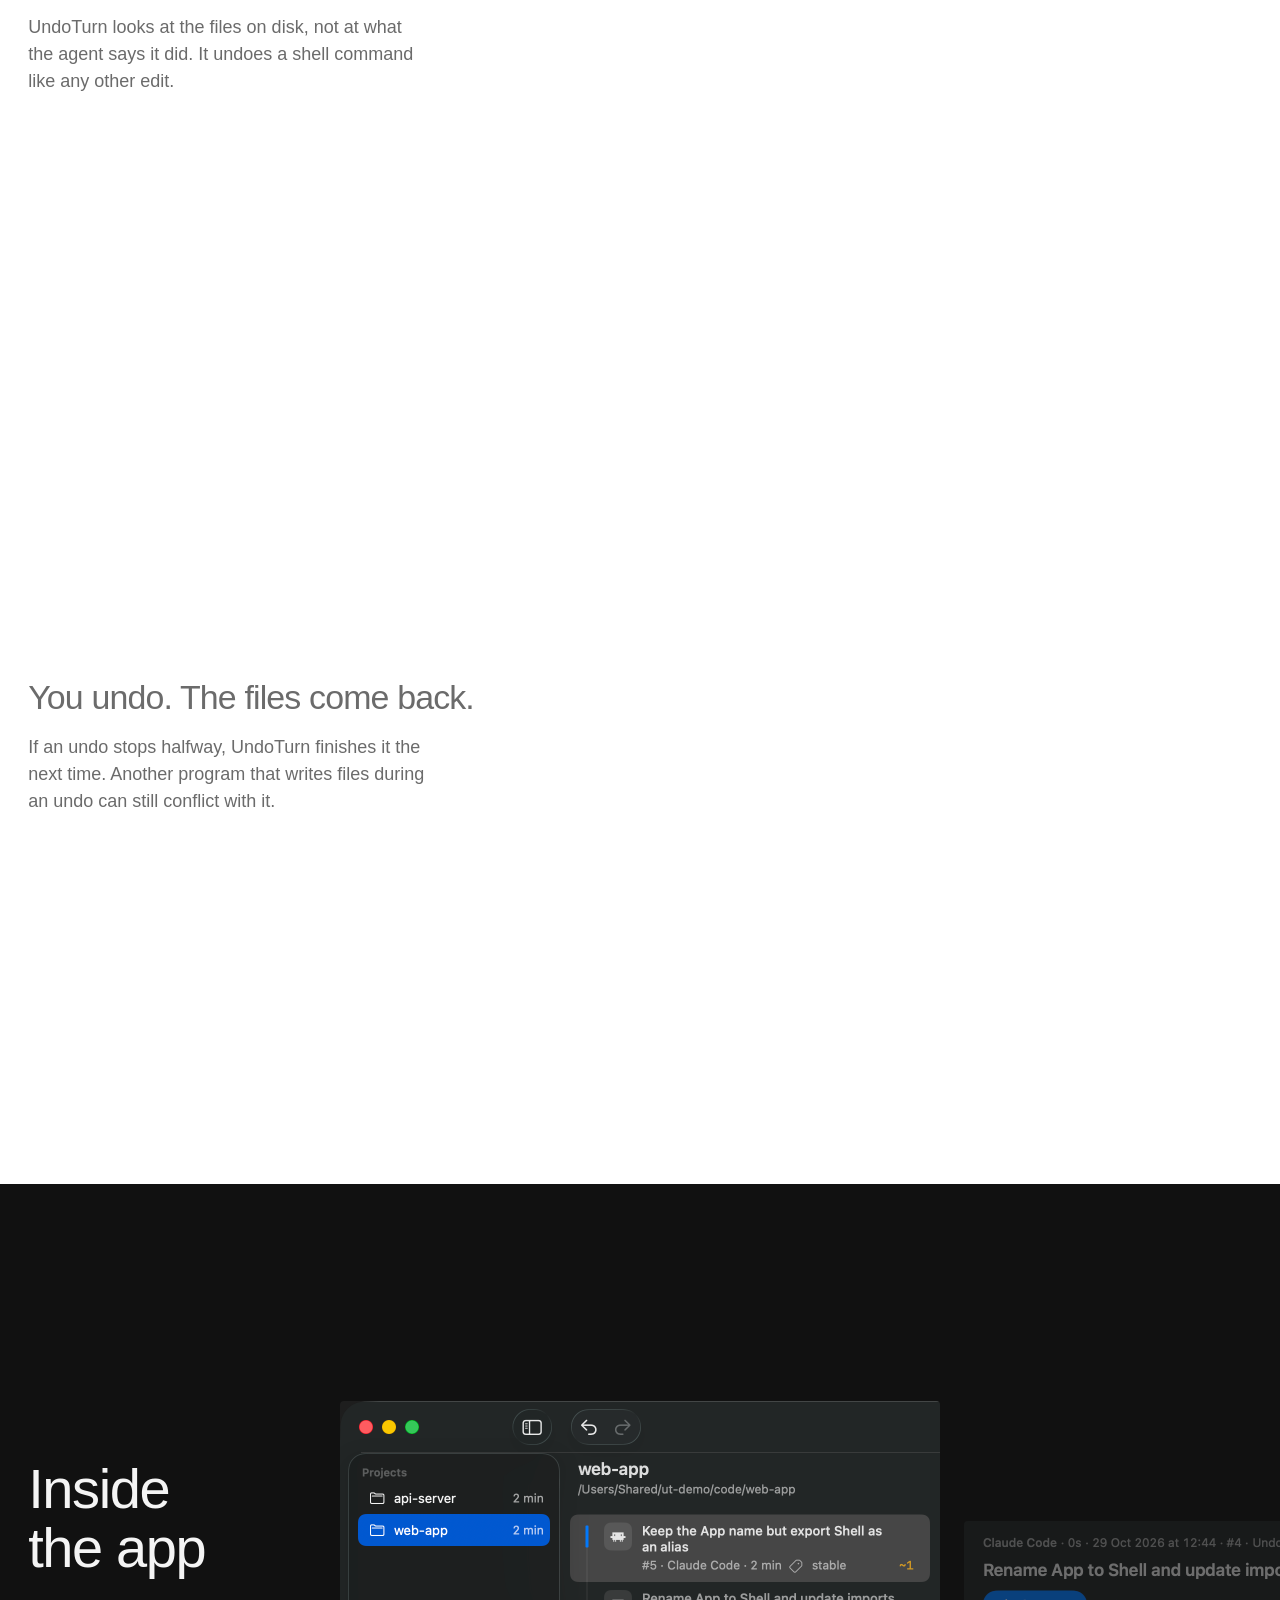
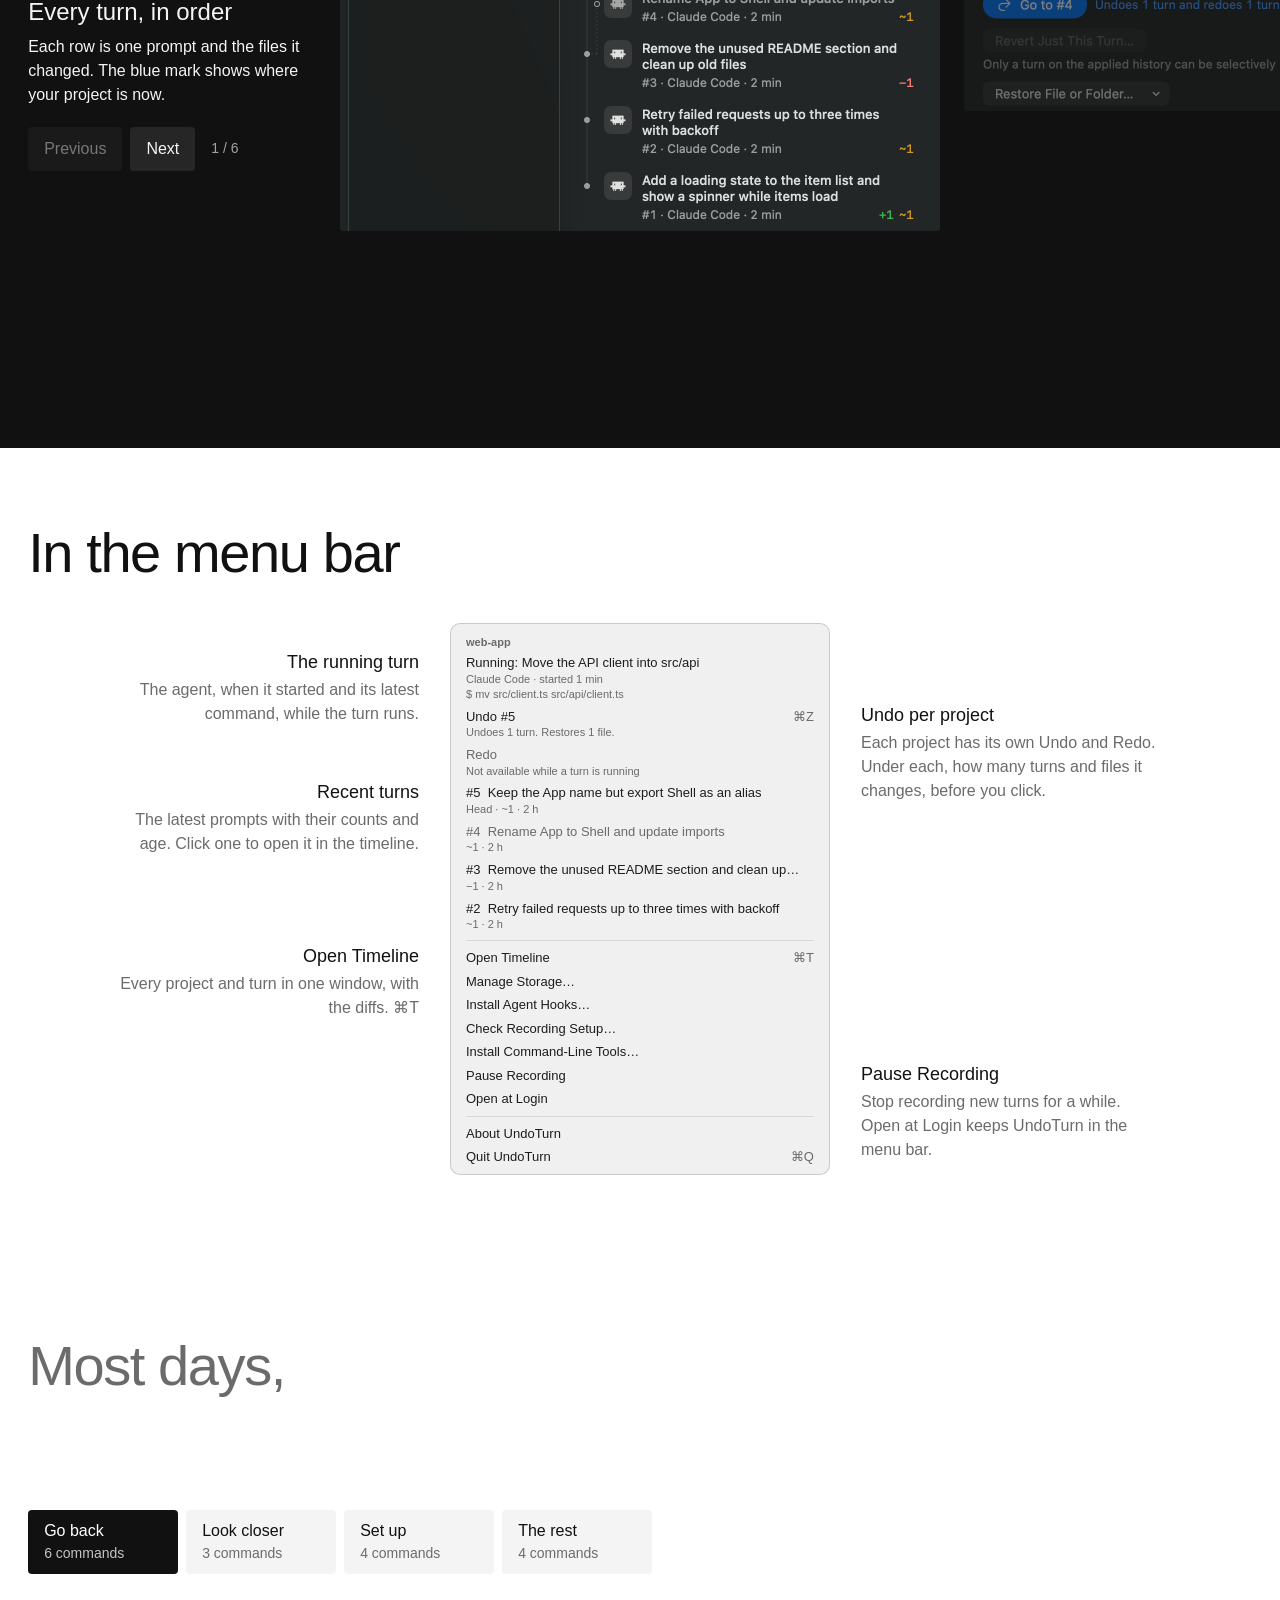
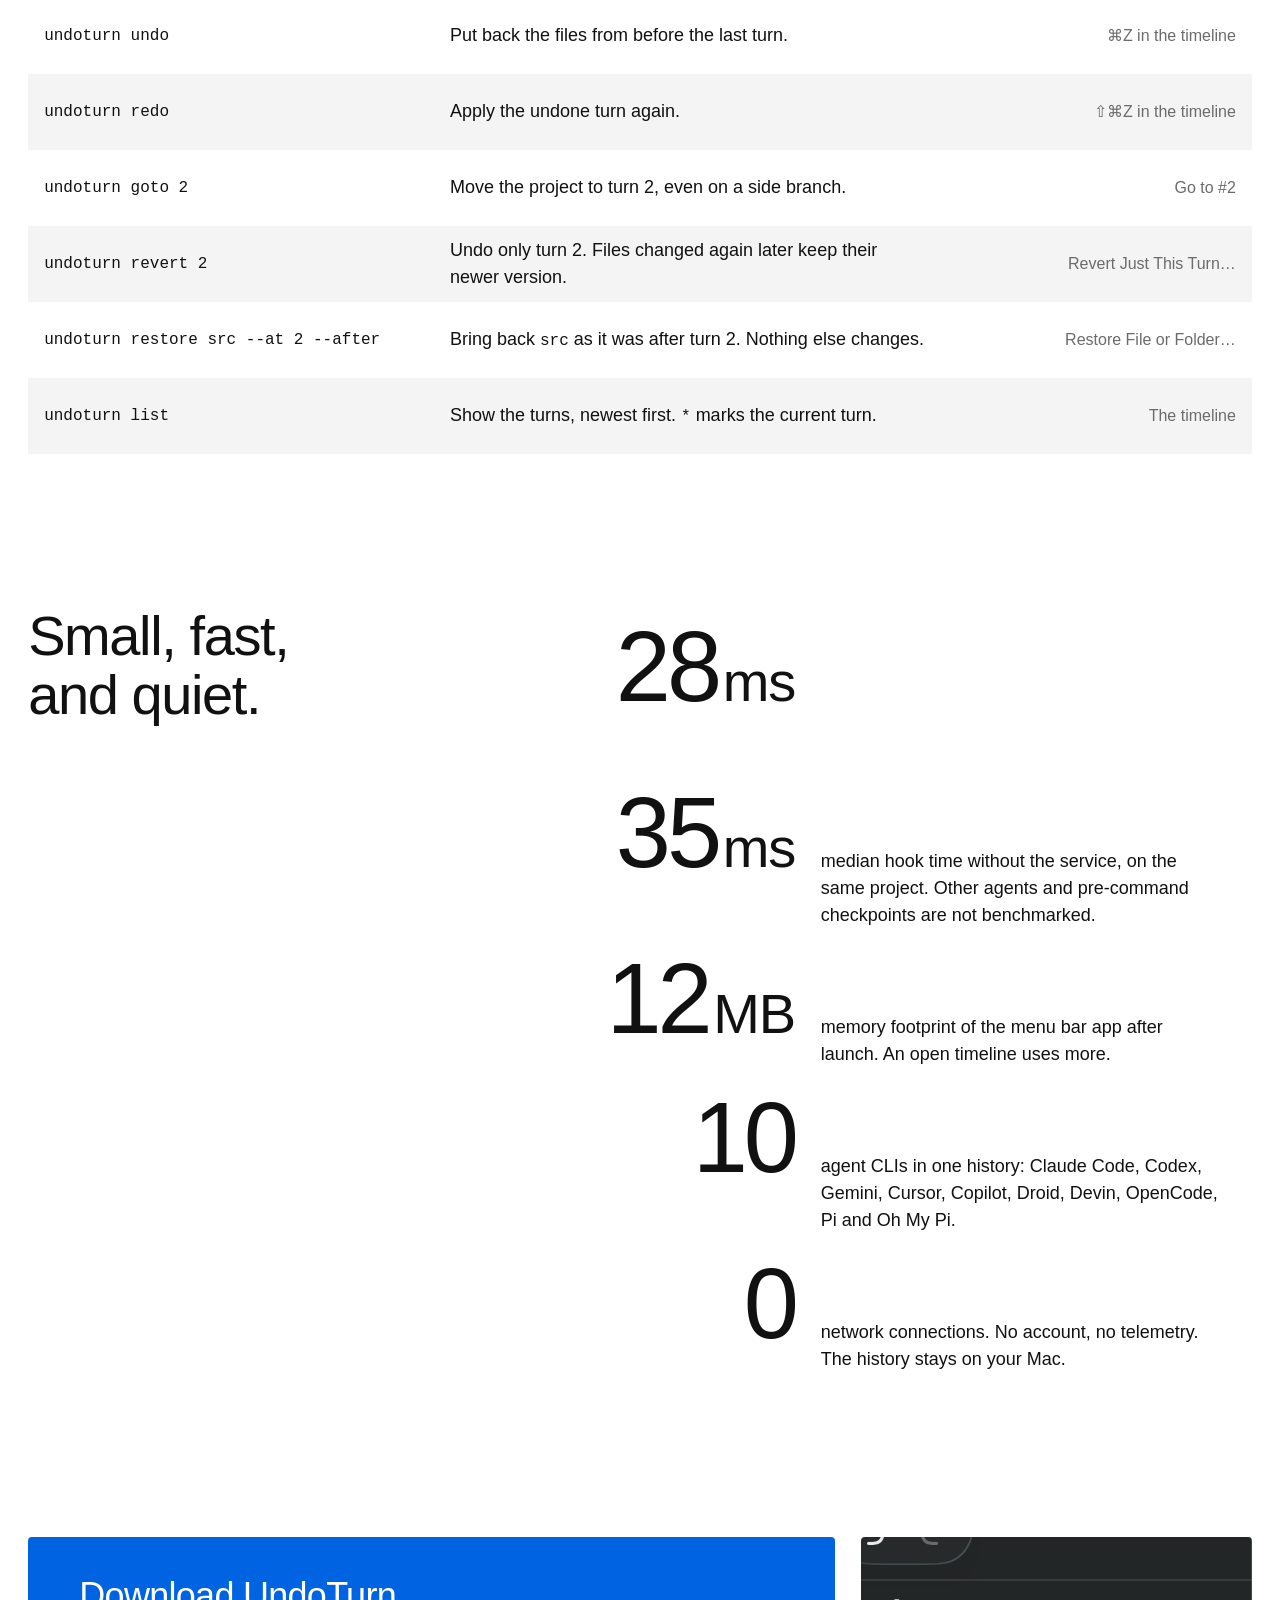
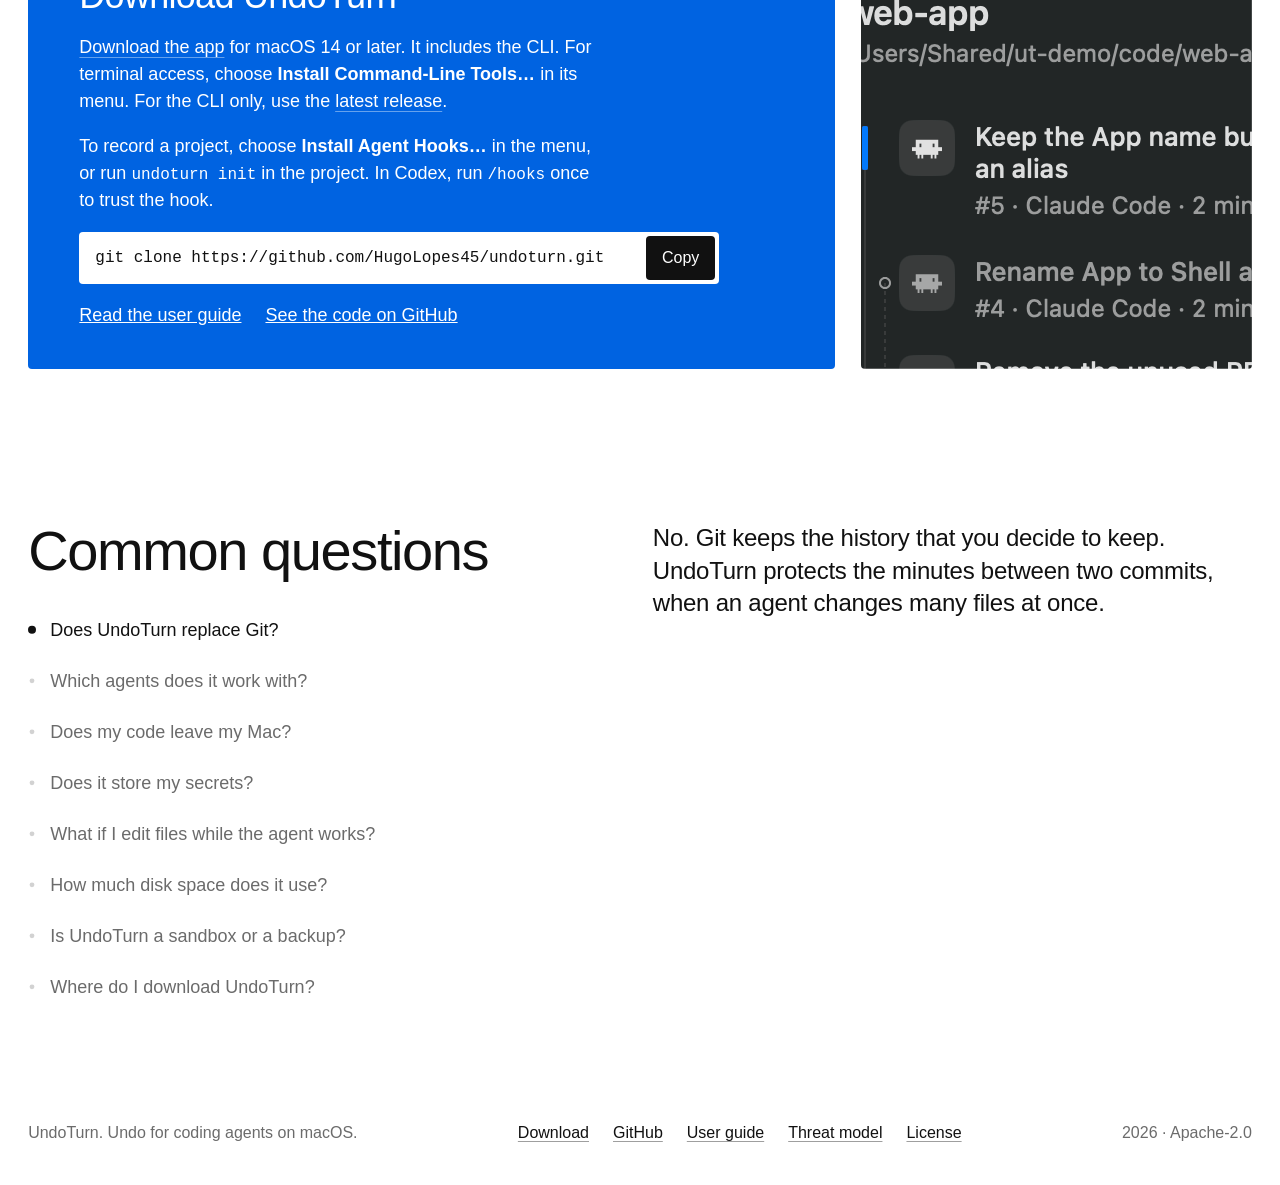
==== commit c1b4d87f: "Shorten the hero pitch and keep one download button The navigation bar and the hero both showed Down" ====
--- a/docs/index.html
+++ b/docs/index.html
@@ -100,7 +100,6 @@
 /* controls */
 .button { display: inline-flex; align-items: center; justify-content: center; min-height: 3rem; padding: 0 1.4rem; background: var(--accent); color: var(--accent-ink); border-radius: var(--radius); text-decoration: none; white-space: nowrap; font-weight: 500; transition: transform var(--t-press) var(--ease-out), background-color var(--t-hover) ease; }
 .button:active { transform: scale(0.97); }
-.button--small { min-height: 2.5rem; padding: 0 1rem; font-size: 16px; }
 .link { text-decoration: underline; text-decoration-color: color-mix(in srgb, currentColor 40%, transparent); text-underline-offset: 0.2em; text-decoration-thickness: 0.07em; transition: text-decoration-color var(--t-hover) ease, color var(--t-hover) ease; }
 .link-plain { color: var(--accent); text-decoration: underline; text-underline-offset: 0.18em; text-decoration-thickness: 0.07em; }
 .ctl { display: inline-flex; align-items: center; justify-content: center; min-height: 2.75rem; min-width: 2.75rem; padding: 0 1rem; border-radius: var(--radius); background: var(--surface); font-size: 16px; transition: transform var(--t-press) var(--ease-out), background-color var(--t-hover) ease, opacity var(--t-hover) ease; }
@@ -161,8 +160,9 @@
   .reel__window { overflow: clip; }
   .reel__track { padding-inline: calc(var(--sliver) + var(--gap)); }
   .reel__foot { padding-inline: calc(var(--sliver) + var(--gap)); }
-  .hero__act { grid-column: 1 / -1; grid-row: 3; align-items: center; text-align: center; }
-  .hero__sentence { font-size: 24px; max-width: 46ch; }
+  .hero__act { grid-column: 1 / -1; grid-row: 3; align-items: flex-end; text-align: right; }
+  .hero__sentence { font-size: 24px; max-width: none; }
+  .hero__sentence span { display: block; }
 }
 @media (min-width: 75em) and (prefers-reduced-motion: no-preference) {
   .js .hero { height: 240svh; }
@@ -475,7 +475,6 @@
         <li><a class="link" href="#faq">FAQ</a></li>
         <li><a class="link" href="guide.html">User guide</a></li>
       </ul>
-      <a class="button button--small" href="https://github.com/HugoLopes45/undoturn/releases/latest/download/UndoTurn.dmg">Download for Mac</a>
     </nav>
 
     <h1 class="hero__title lines">
@@ -564,7 +563,7 @@
     </div>
 
     <div class="hero__act" data-load style="--d:440ms">
-      <p class="hero__sentence lead">UndoTurn saves your files at every prompt to Claude Code, Codex and 8 other agents. Each prompt is a turn, and you can undo it in one click. Nothing leaves your Mac.</p>
+      <p class="hero__sentence lead"><span>Every prompt to Claude Code, Codex and 8 other agents is a save&nbsp;point.</span> <span>Undo it in one click, on your Mac.</span></p>
       <a class="button" href="https://github.com/HugoLopes45/undoturn/releases/latest/download/UndoTurn.dmg">Download for Mac</a>
     </div>
   </div>
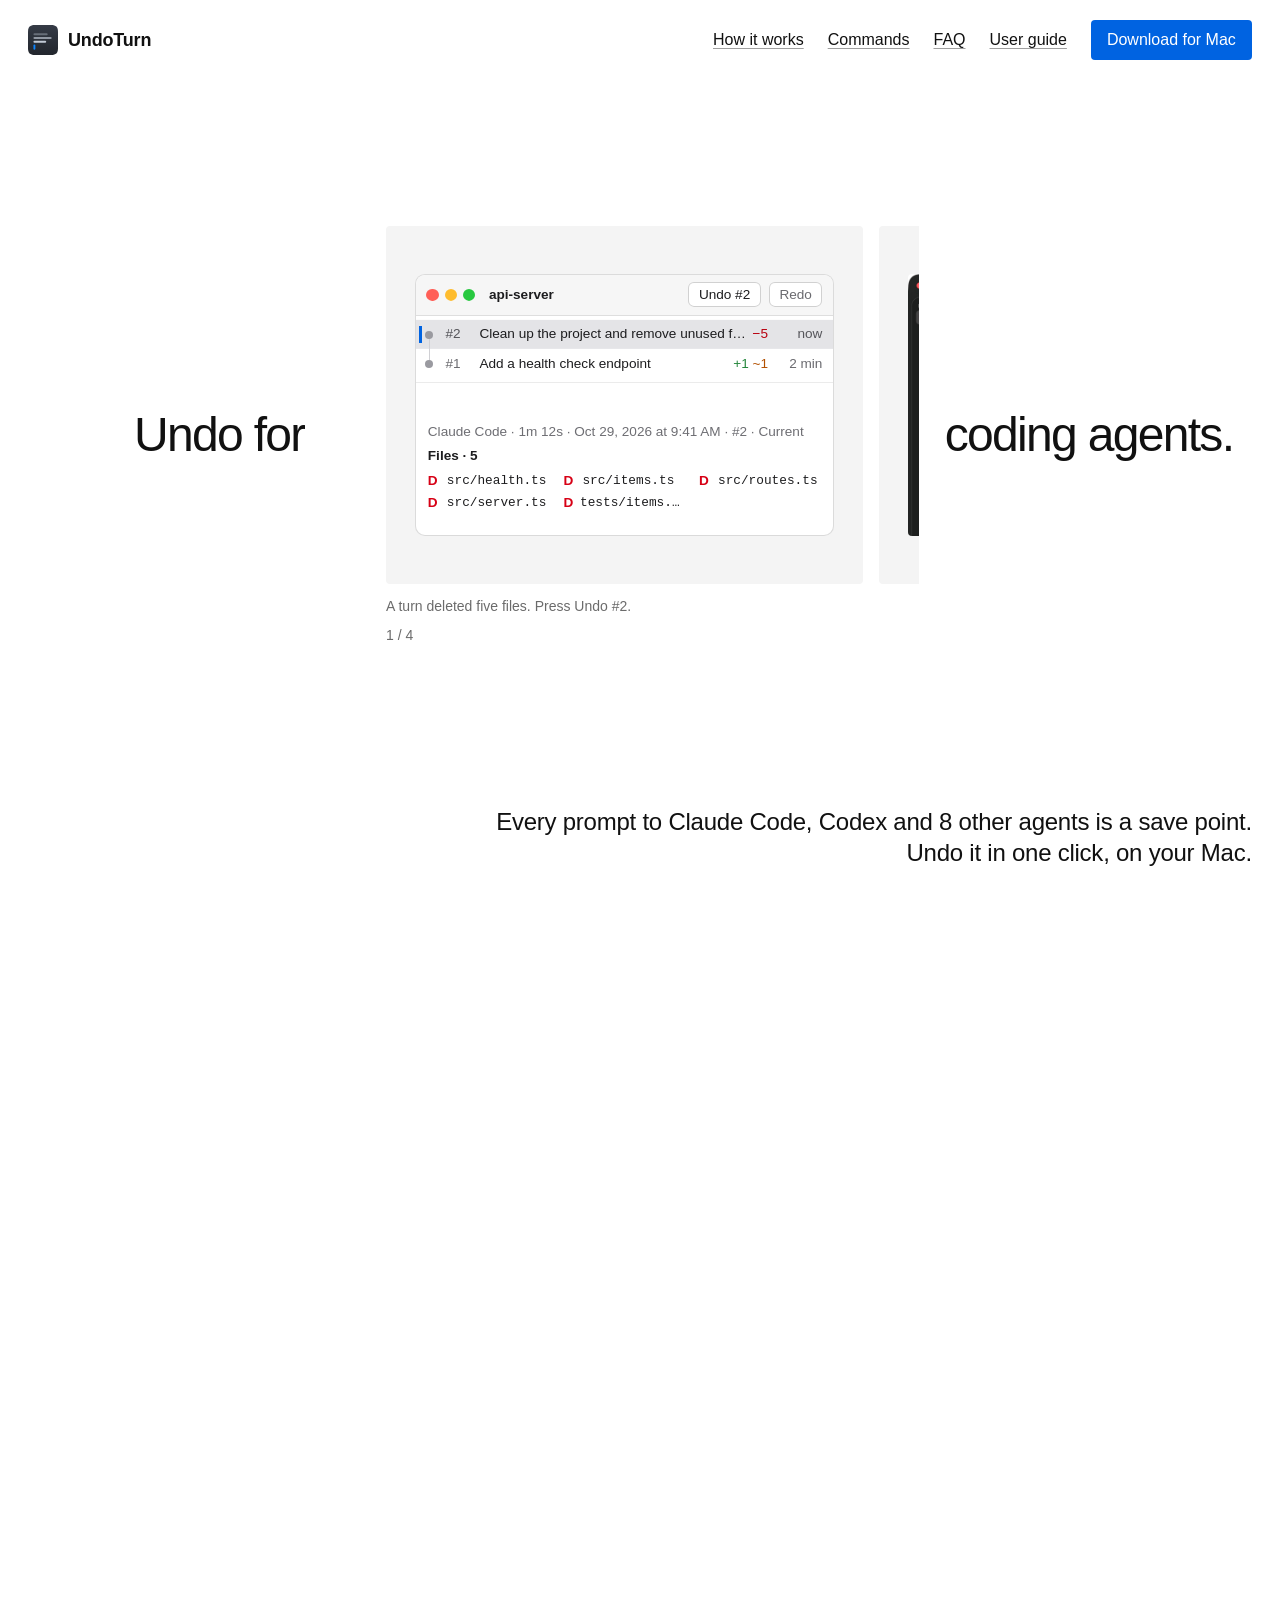
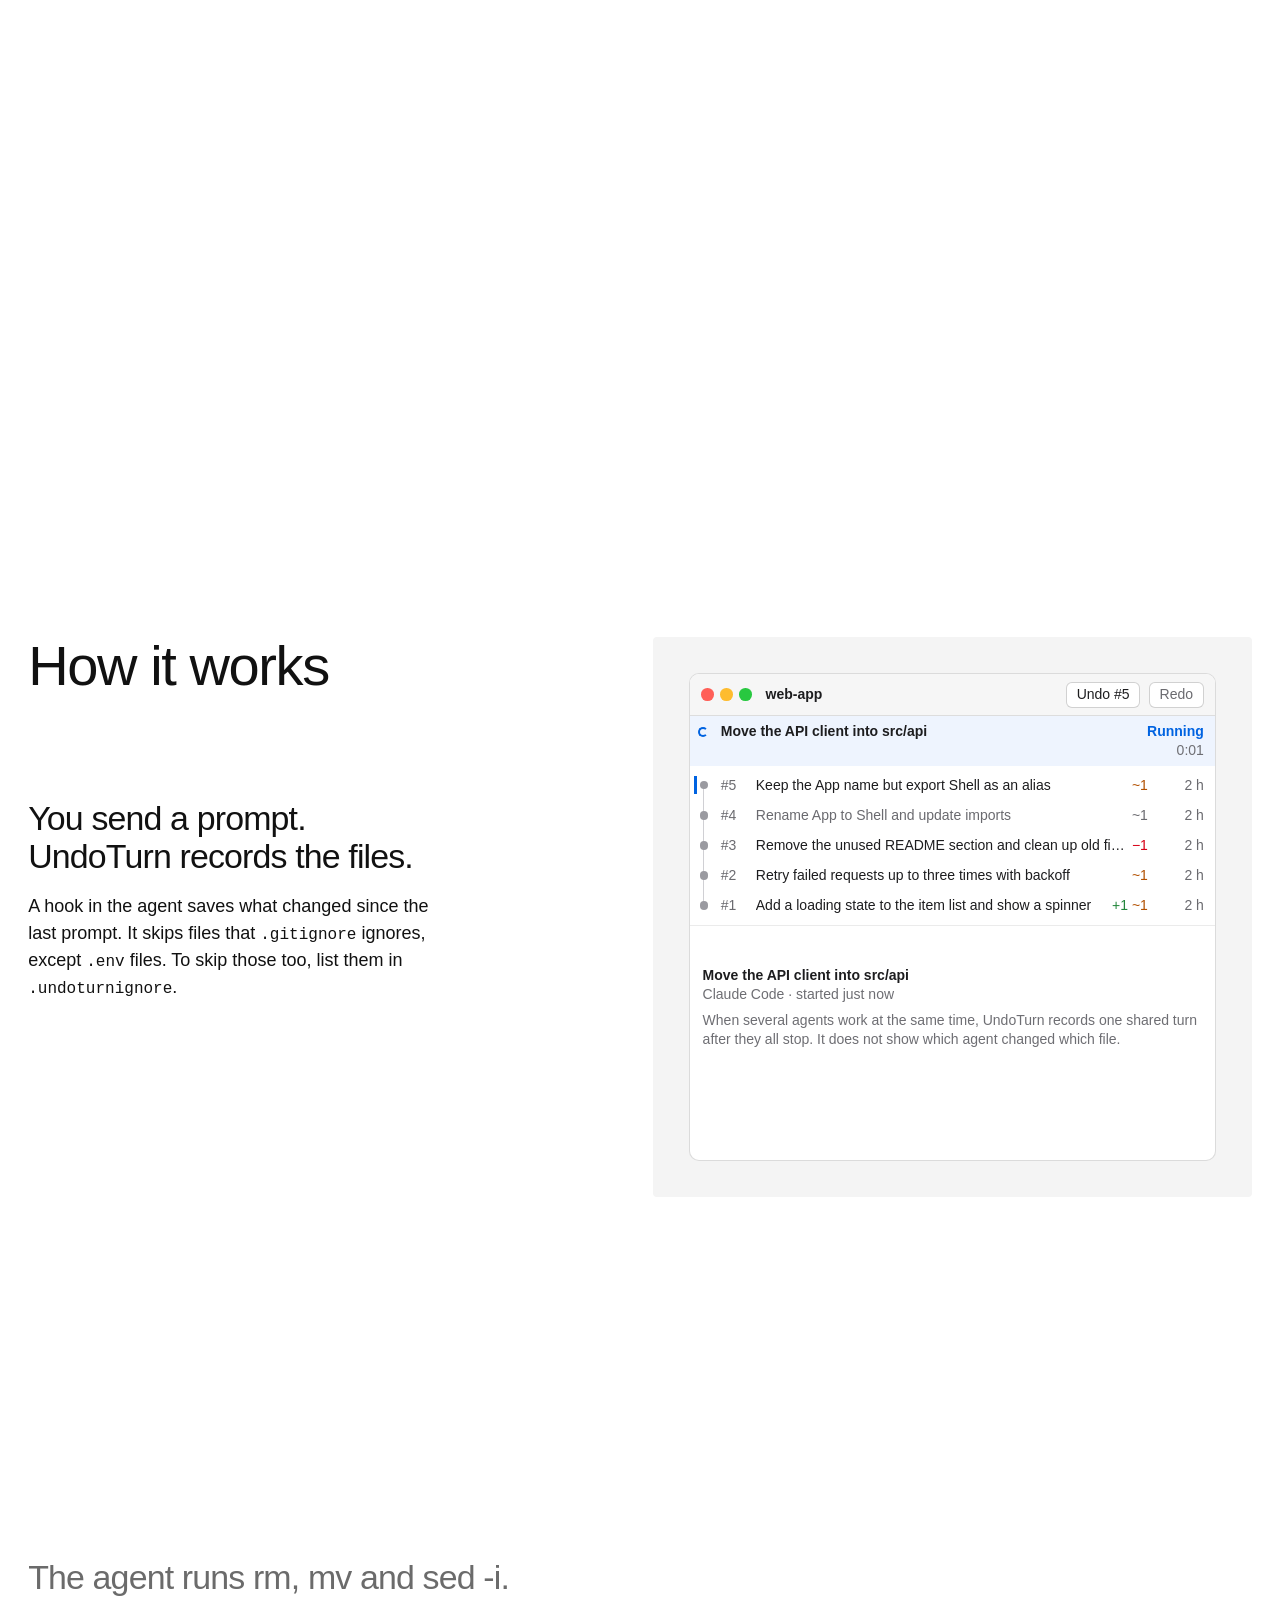
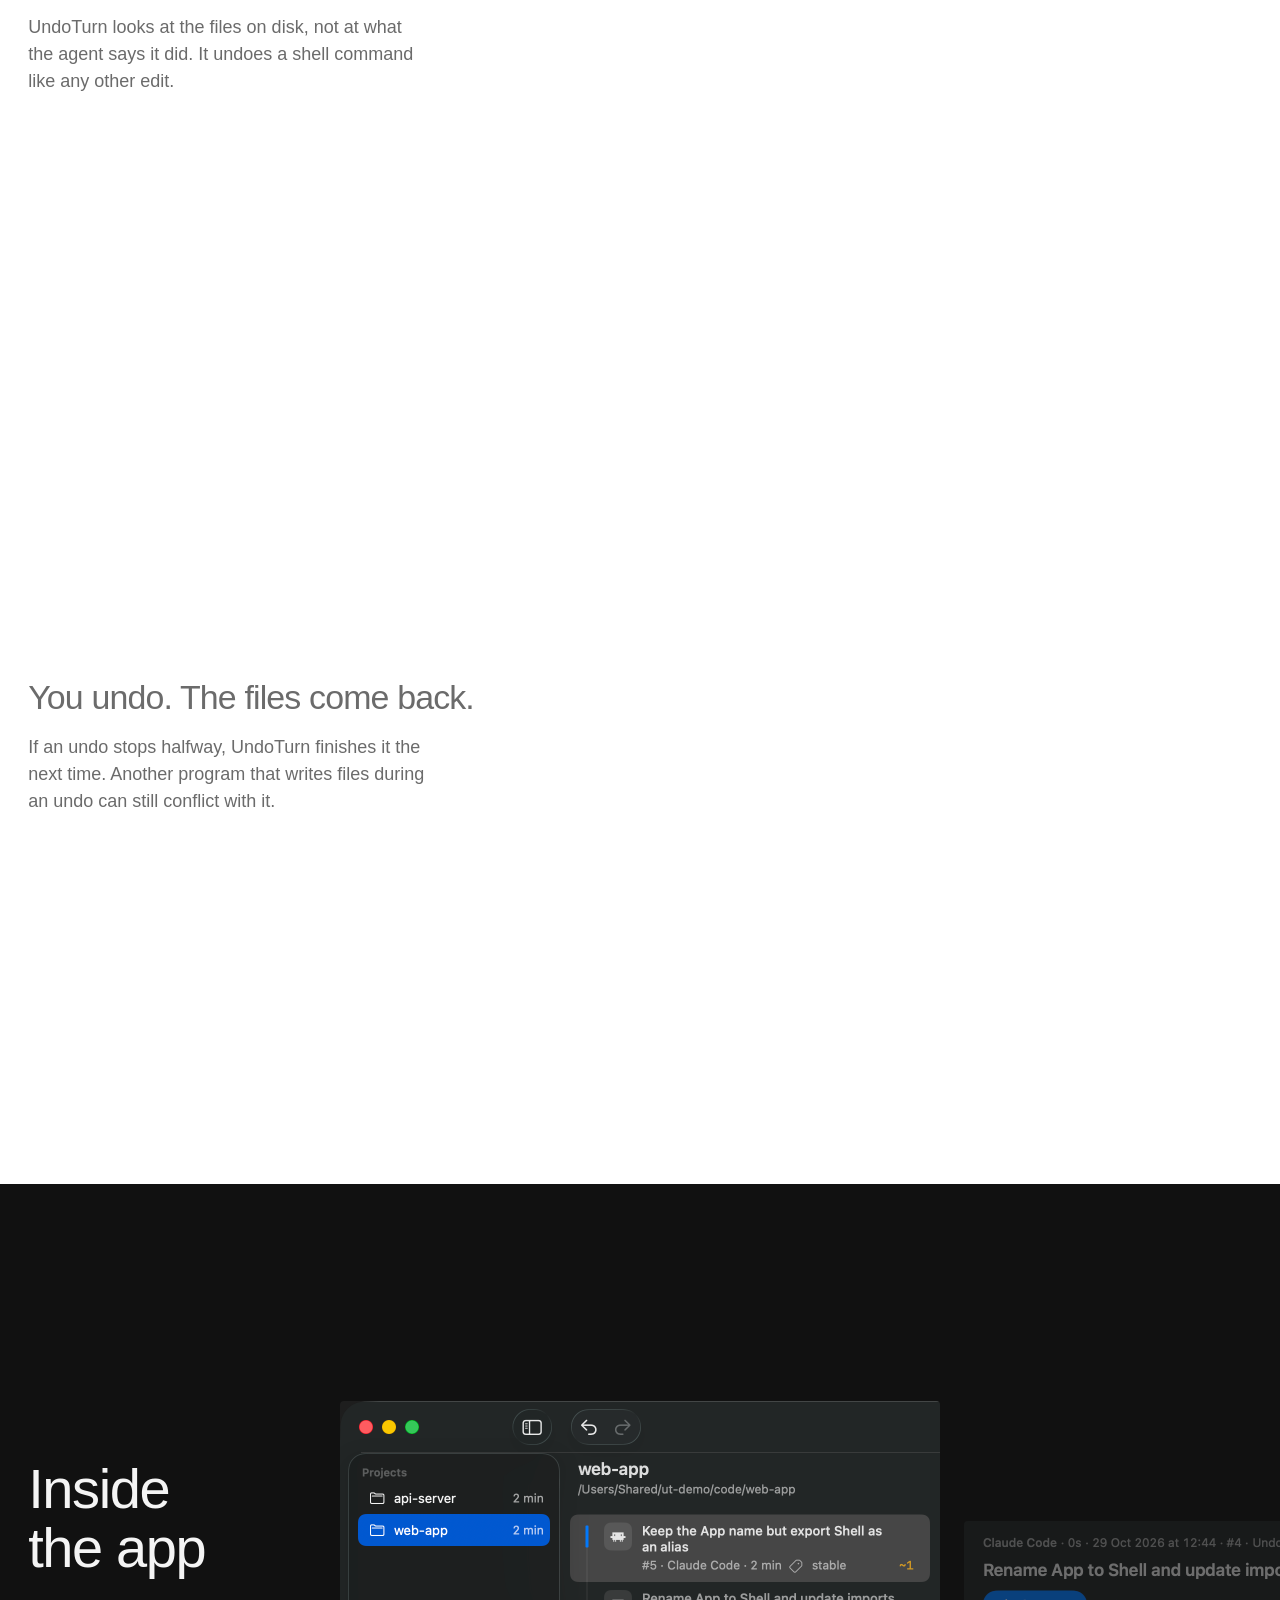
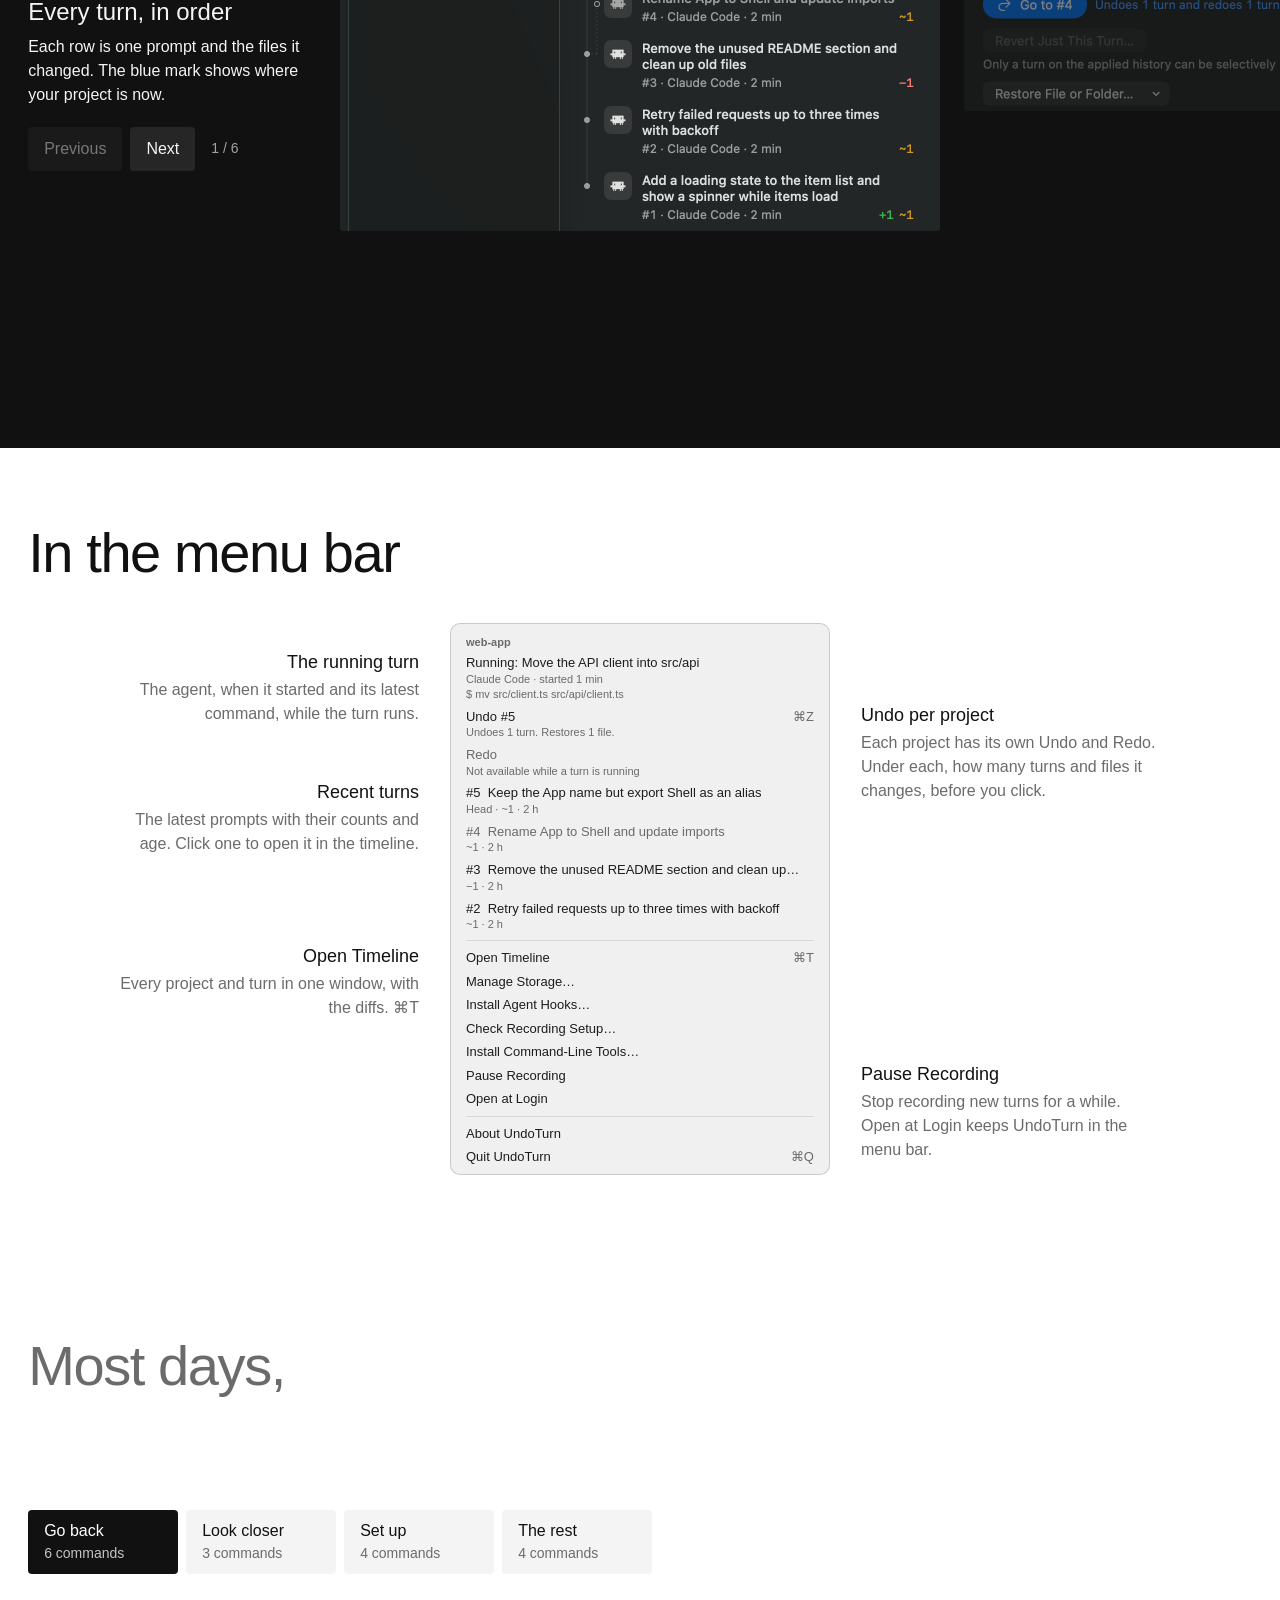
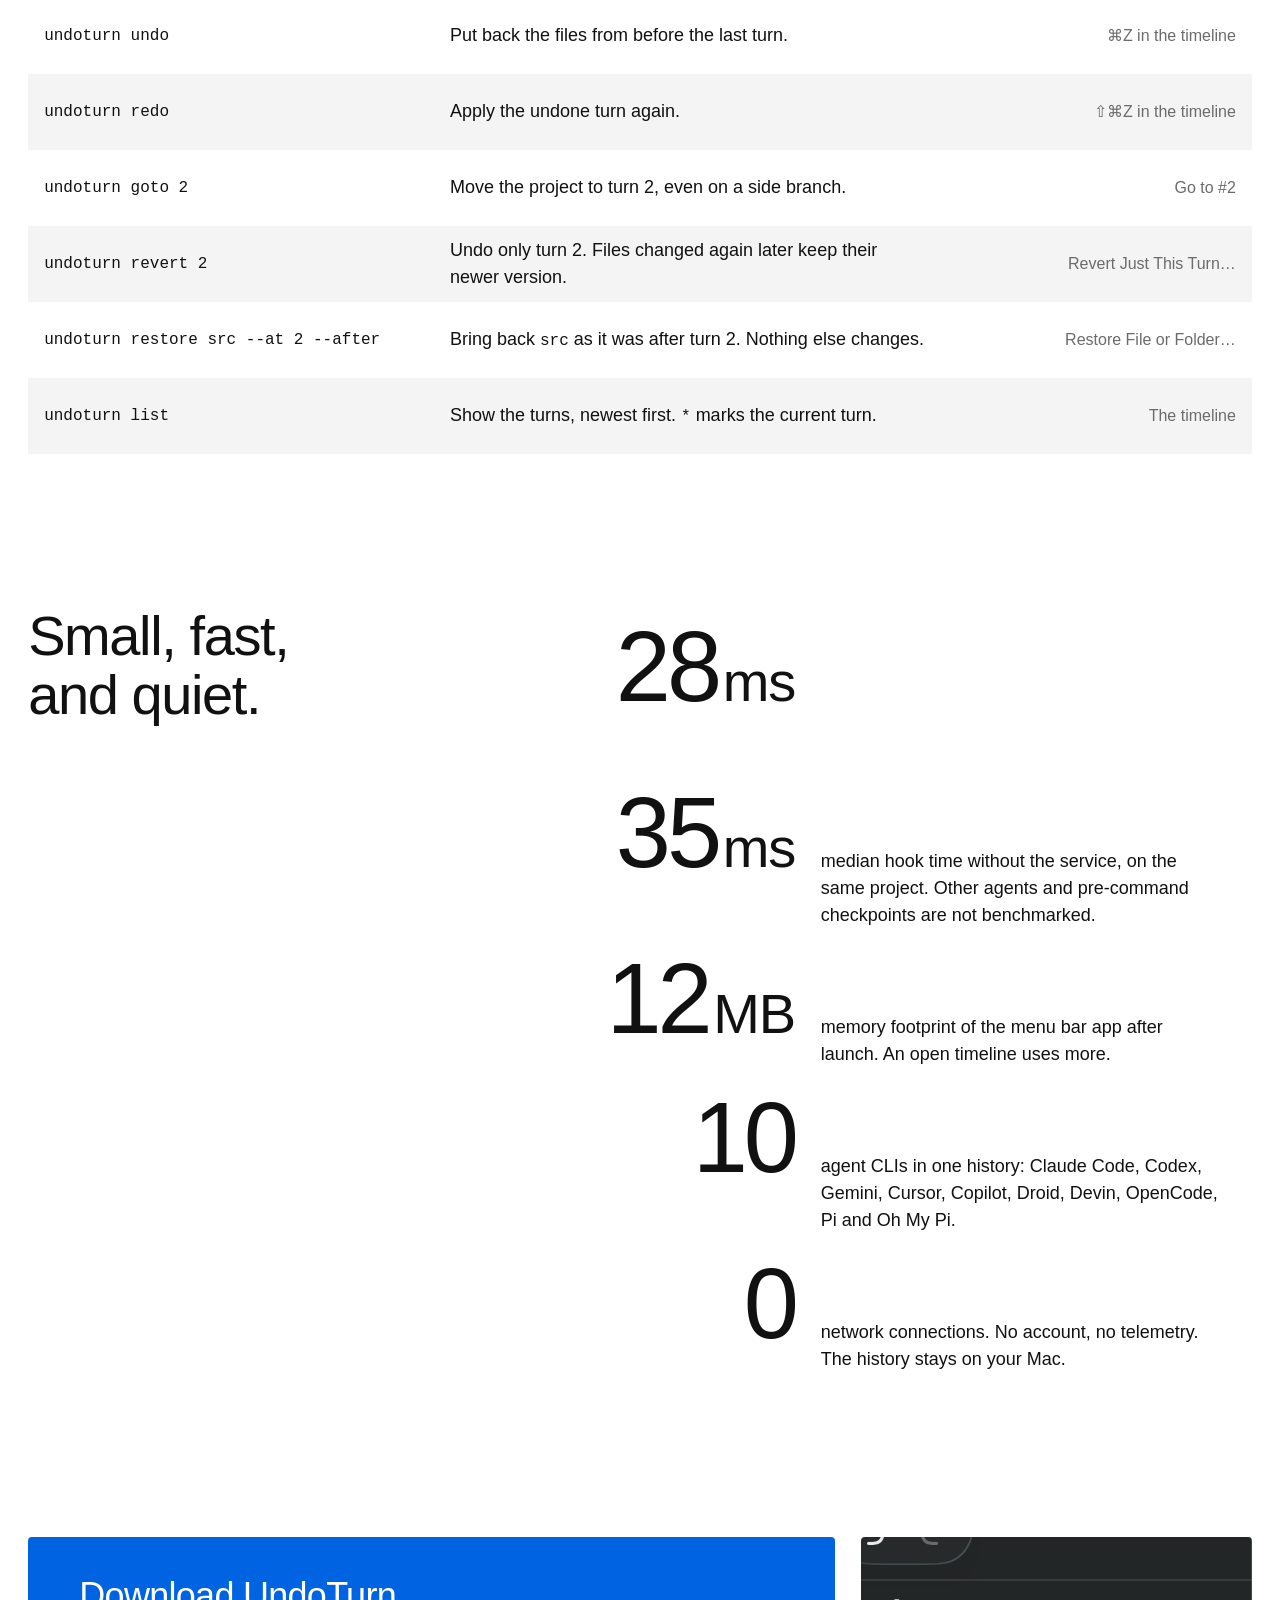
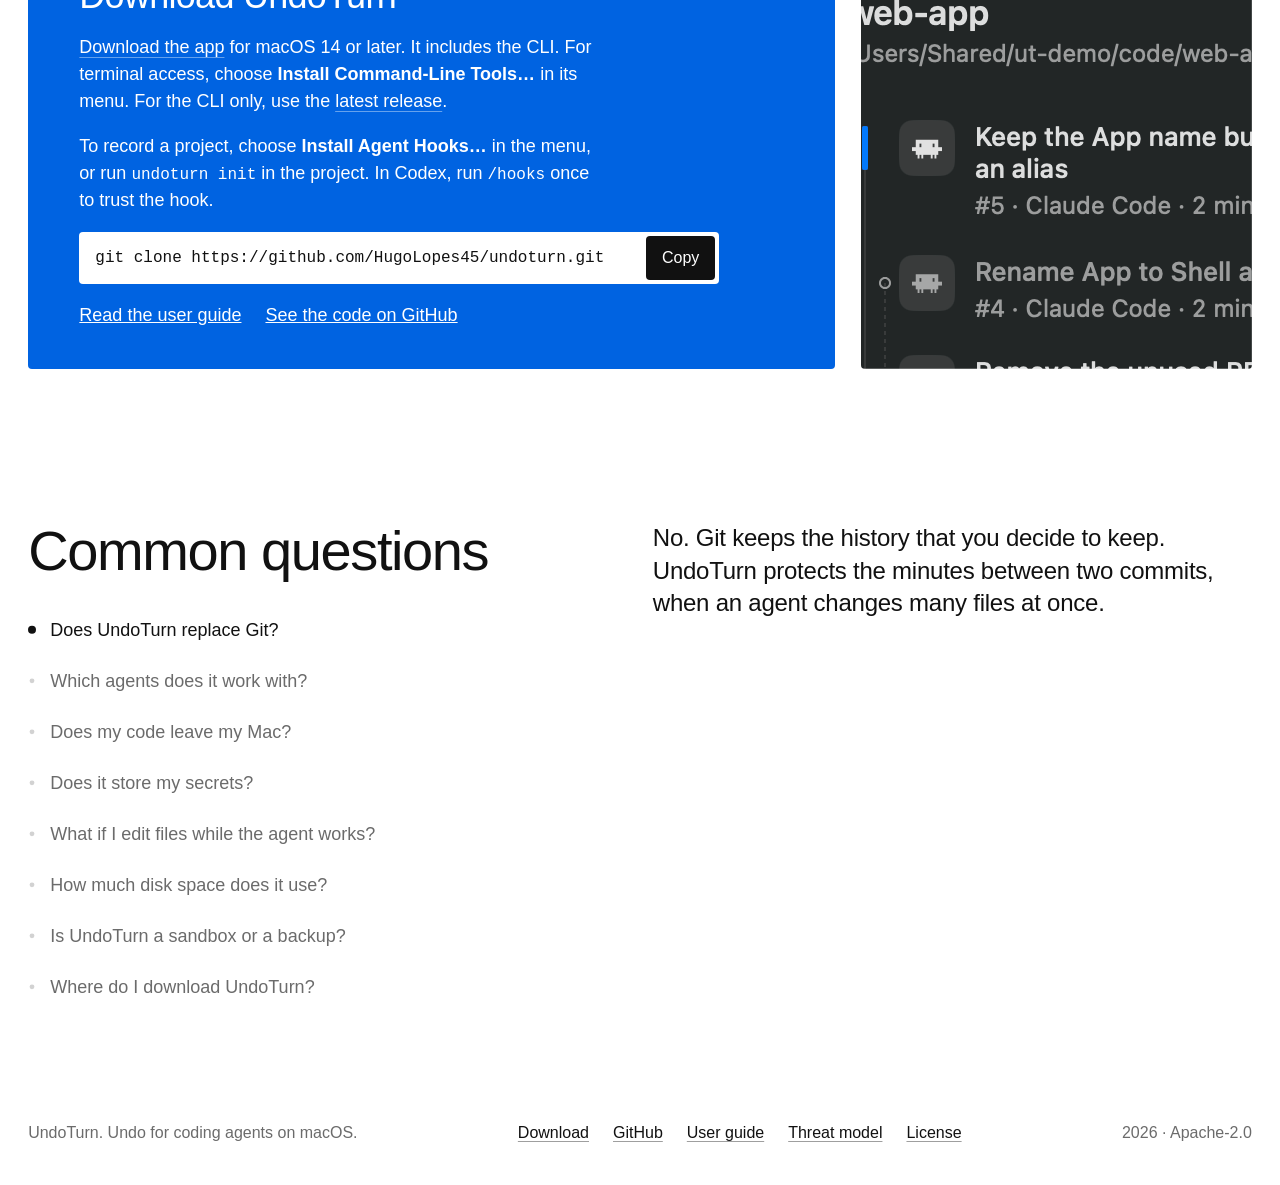
==== commit ac3990c8: "Move the download button to the page header The button sat under the hero sentence, far from where v" ====
--- a/docs/index.html
+++ b/docs/index.html
@@ -100,6 +100,7 @@
 /* controls */
 .button { display: inline-flex; align-items: center; justify-content: center; min-height: 3rem; padding: 0 1.4rem; background: var(--accent); color: var(--accent-ink); border-radius: var(--radius); text-decoration: none; white-space: nowrap; font-weight: 500; transition: transform var(--t-press) var(--ease-out), background-color var(--t-hover) ease; }
 .button:active { transform: scale(0.97); }
+.button--small { min-height: 2.5rem; padding: 0 1rem; font-size: 16px; }
 .link { text-decoration: underline; text-decoration-color: color-mix(in srgb, currentColor 40%, transparent); text-underline-offset: 0.2em; text-decoration-thickness: 0.07em; transition: text-decoration-color var(--t-hover) ease, color var(--t-hover) ease; }
 .link-plain { color: var(--accent); text-decoration: underline; text-underline-offset: 0.18em; text-decoration-thickness: 0.07em; }
 .ctl { display: inline-flex; align-items: center; justify-content: center; min-height: 2.75rem; min-width: 2.75rem; padding: 0 1rem; border-radius: var(--radius); background: var(--surface); font-size: 16px; transition: transform var(--t-press) var(--ease-out), background-color var(--t-hover) ease, opacity var(--t-hover) ease; }
@@ -475,6 +476,7 @@
         <li><a class="link" href="#faq">FAQ</a></li>
         <li><a class="link" href="guide.html">User guide</a></li>
       </ul>
+      <a class="button button--small" href="https://github.com/HugoLopes45/undoturn/releases/latest/download/UndoTurn.dmg">Download for Mac</a>
     </nav>
 
     <h1 class="hero__title lines">
@@ -564,7 +566,6 @@
 
     <div class="hero__act" data-load style="--d:440ms">
       <p class="hero__sentence lead"><span>Every prompt to Claude Code, Codex and 8 other agents is a save&nbsp;point.</span> <span>Undo it in one click, on your Mac.</span></p>
-      <a class="button" href="https://github.com/HugoLopes45/undoturn/releases/latest/download/UndoTurn.dmg">Download for Mac</a>
     </div>
   </div>
 </header>
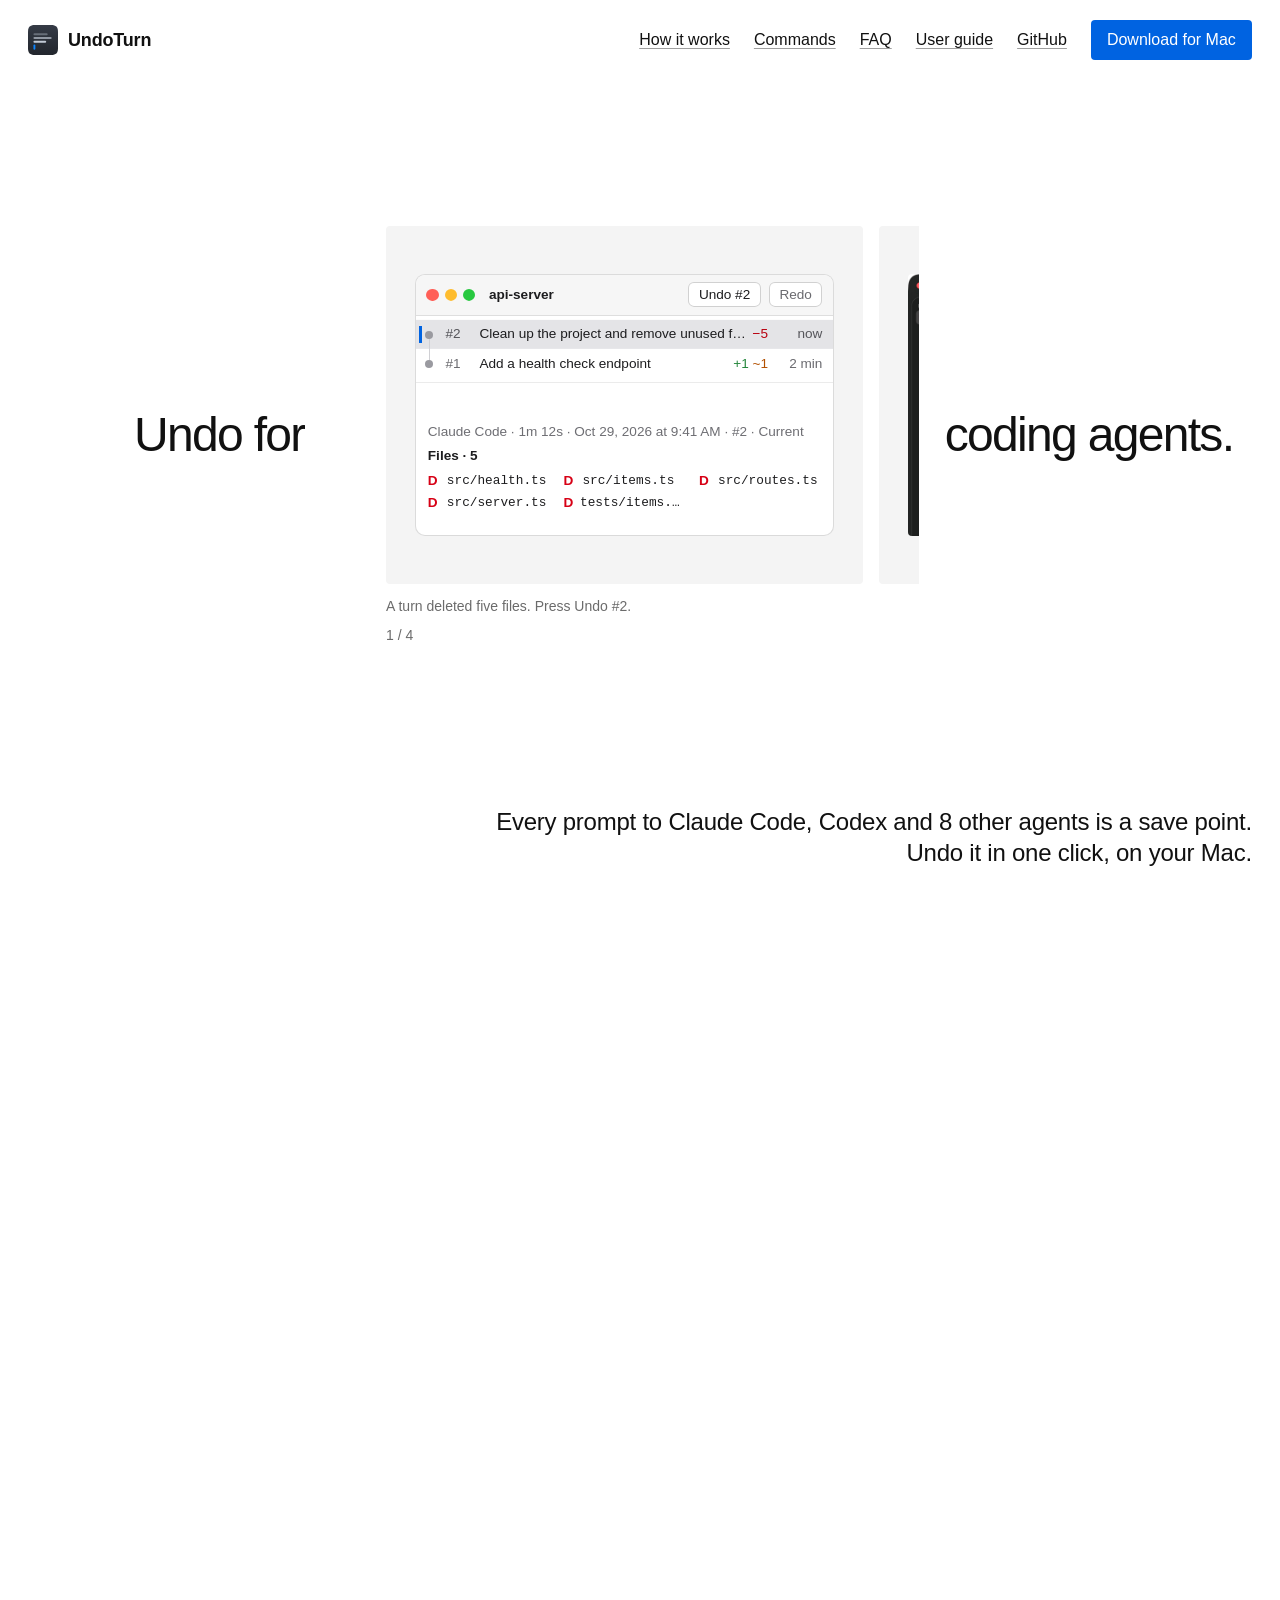
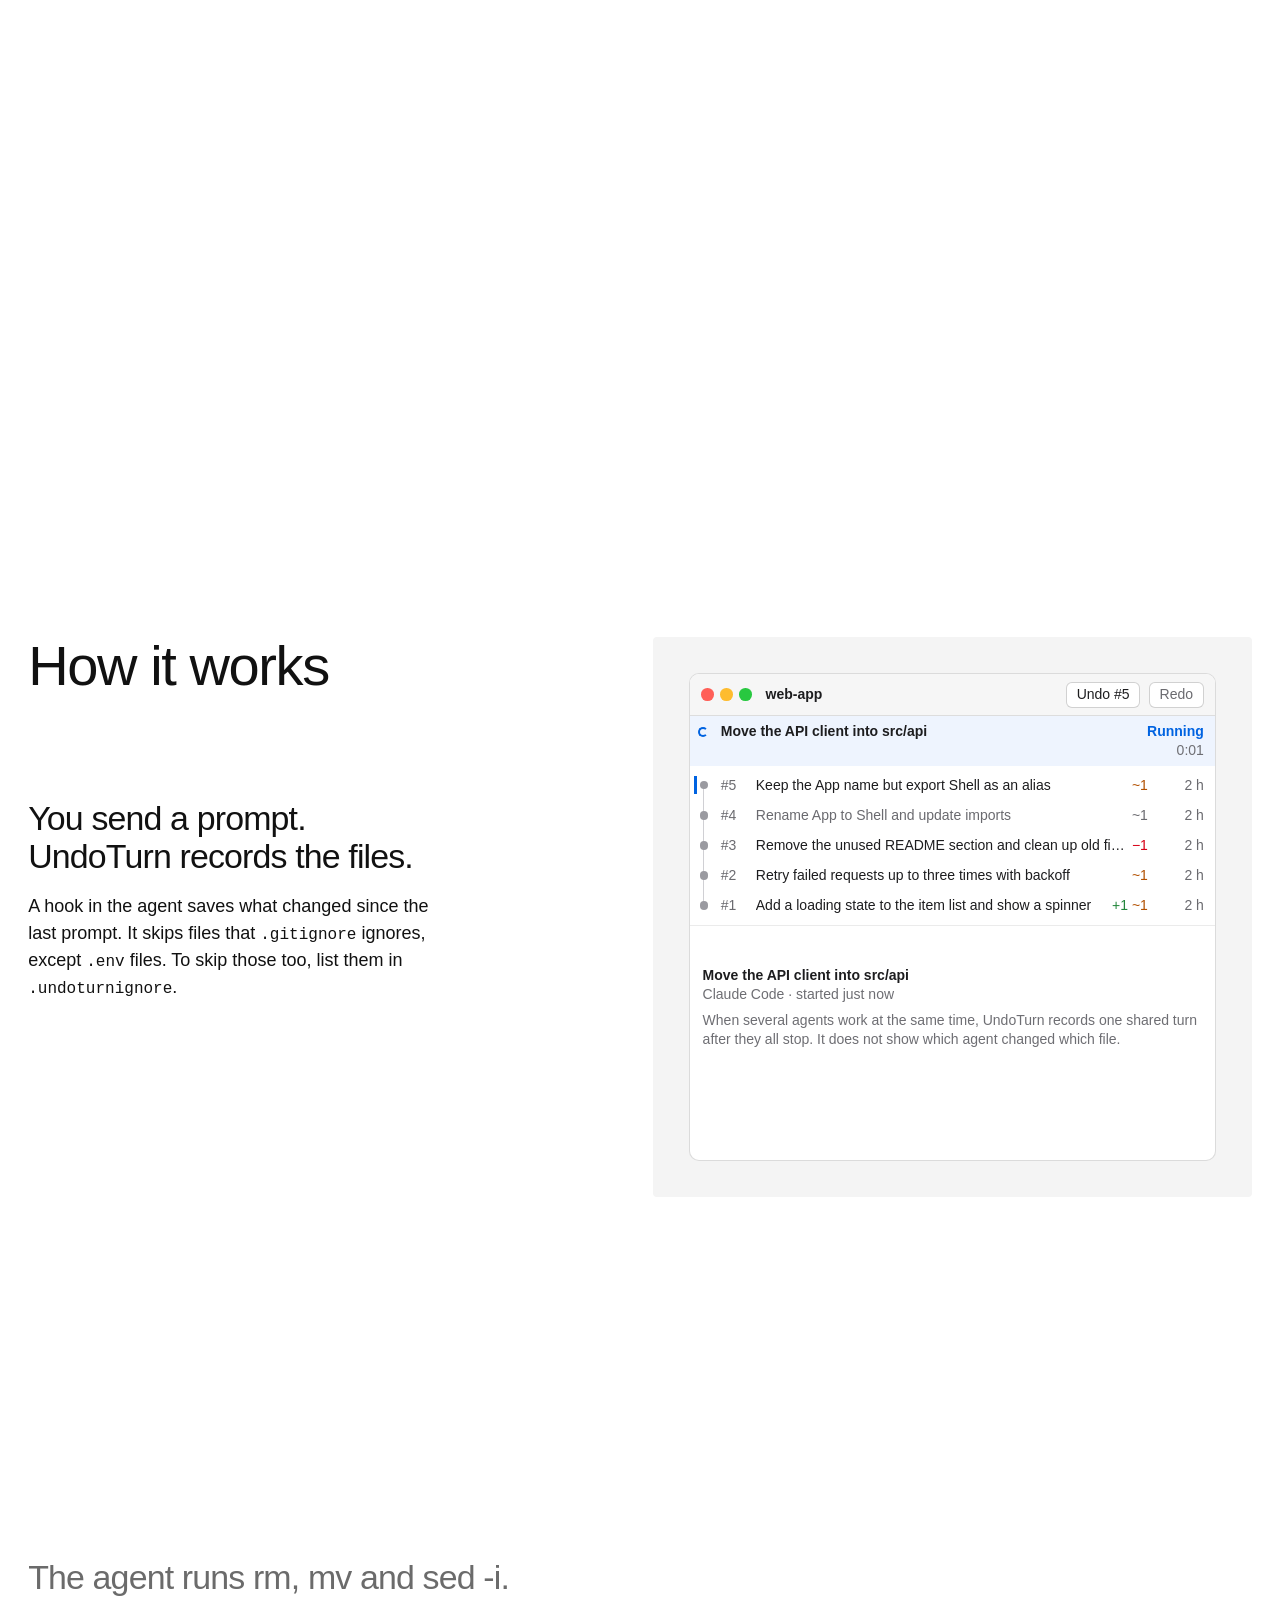
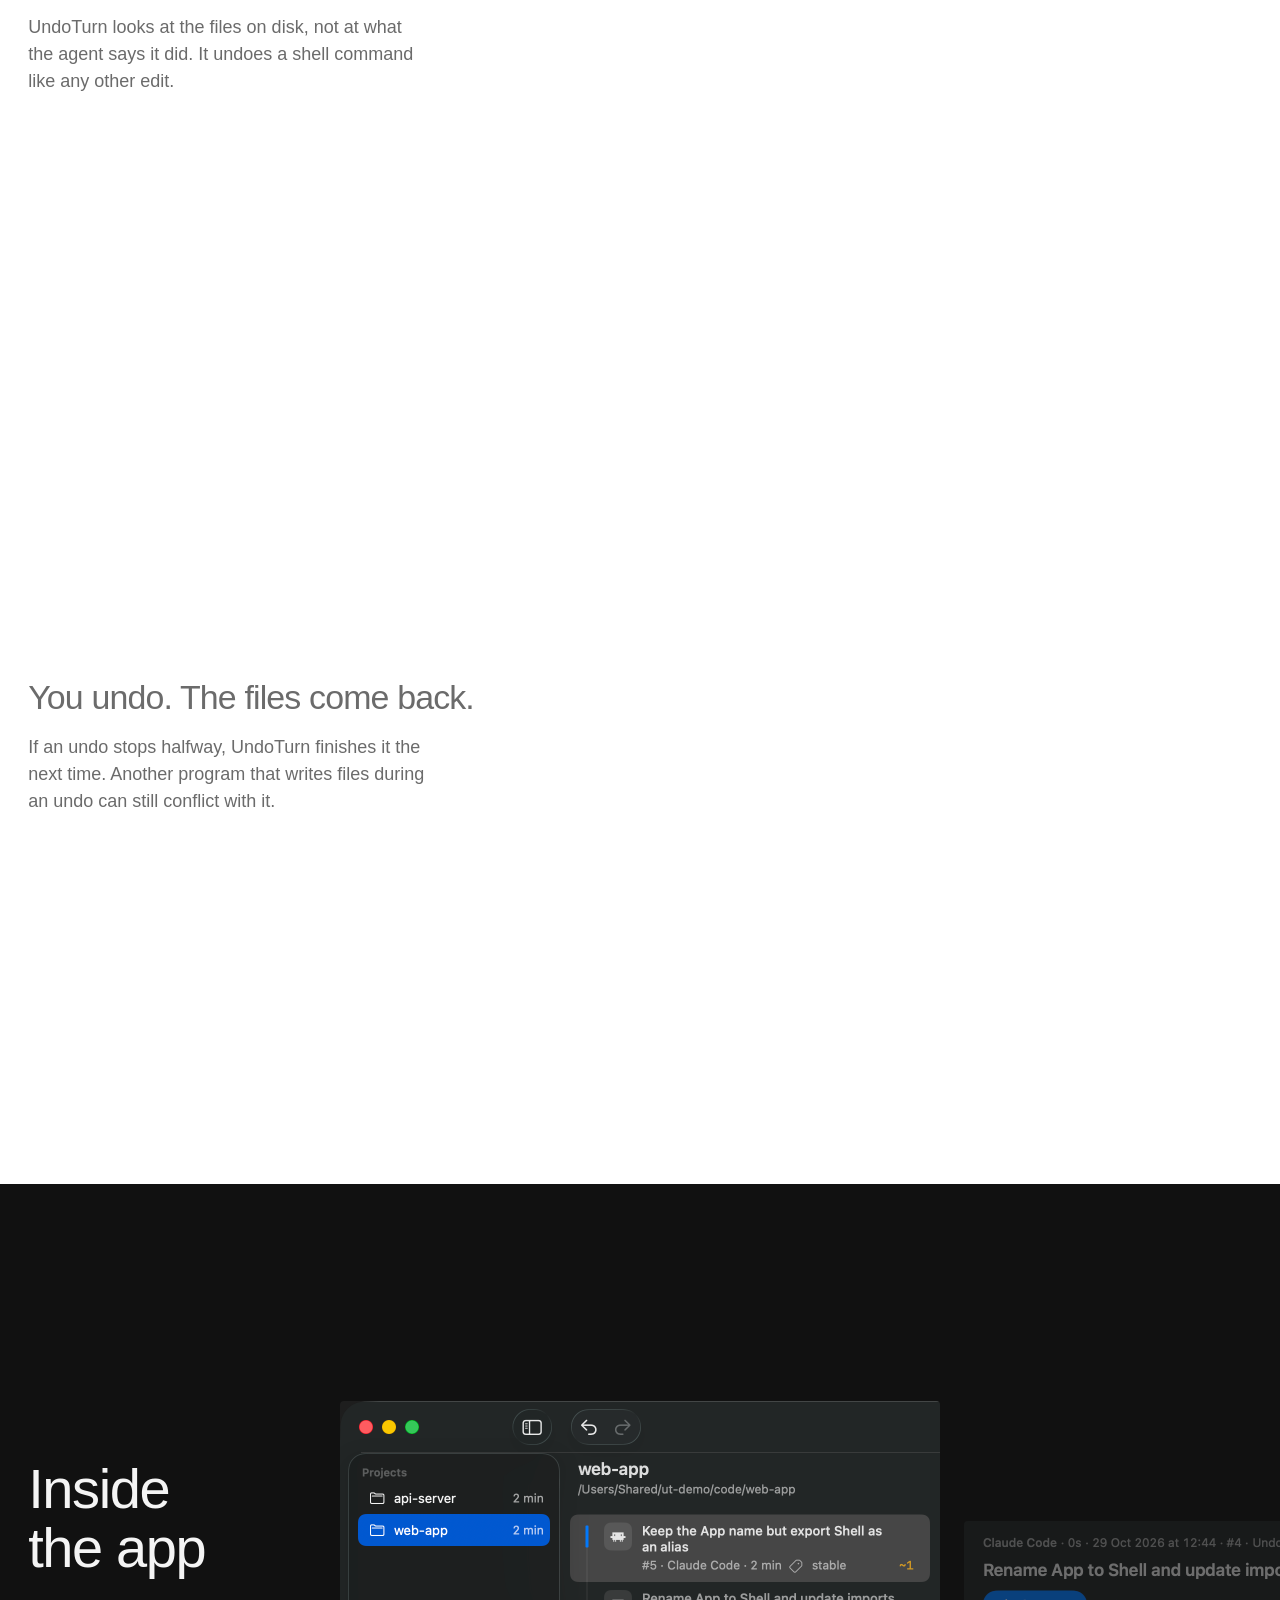
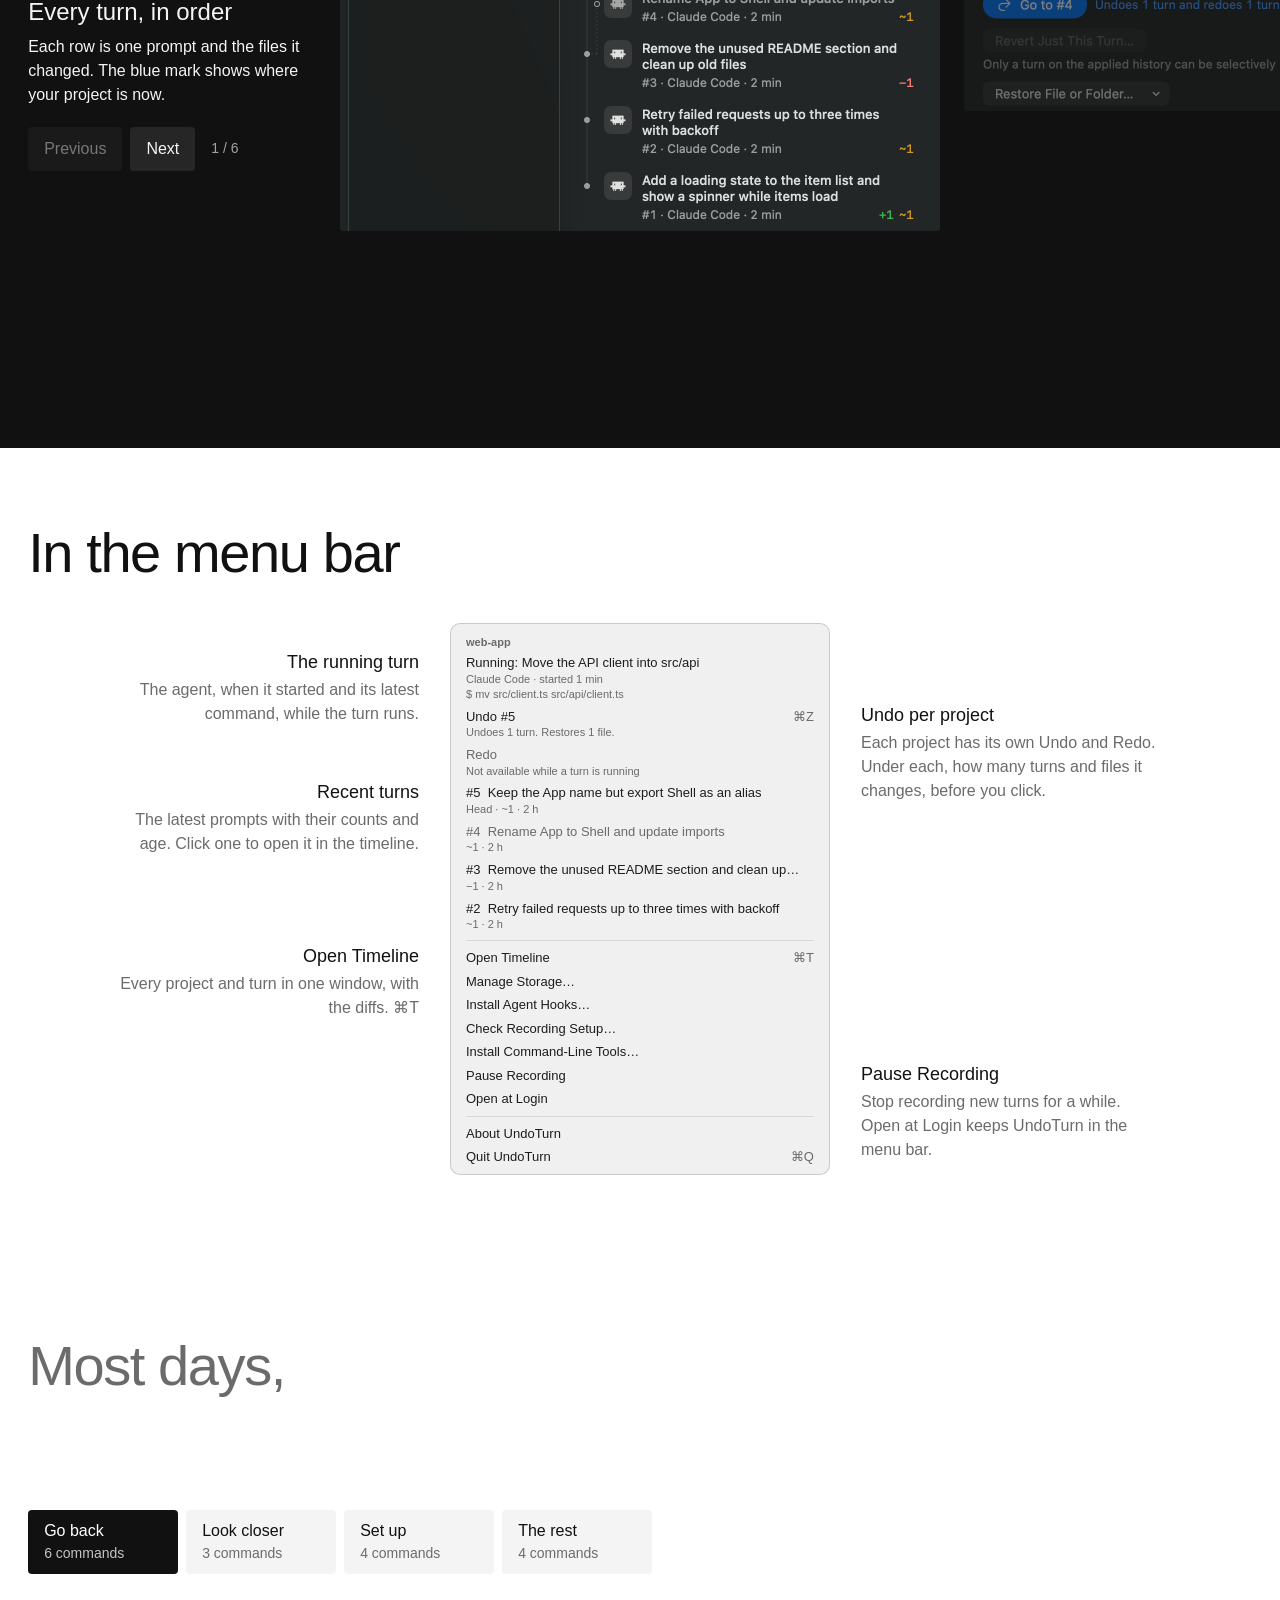
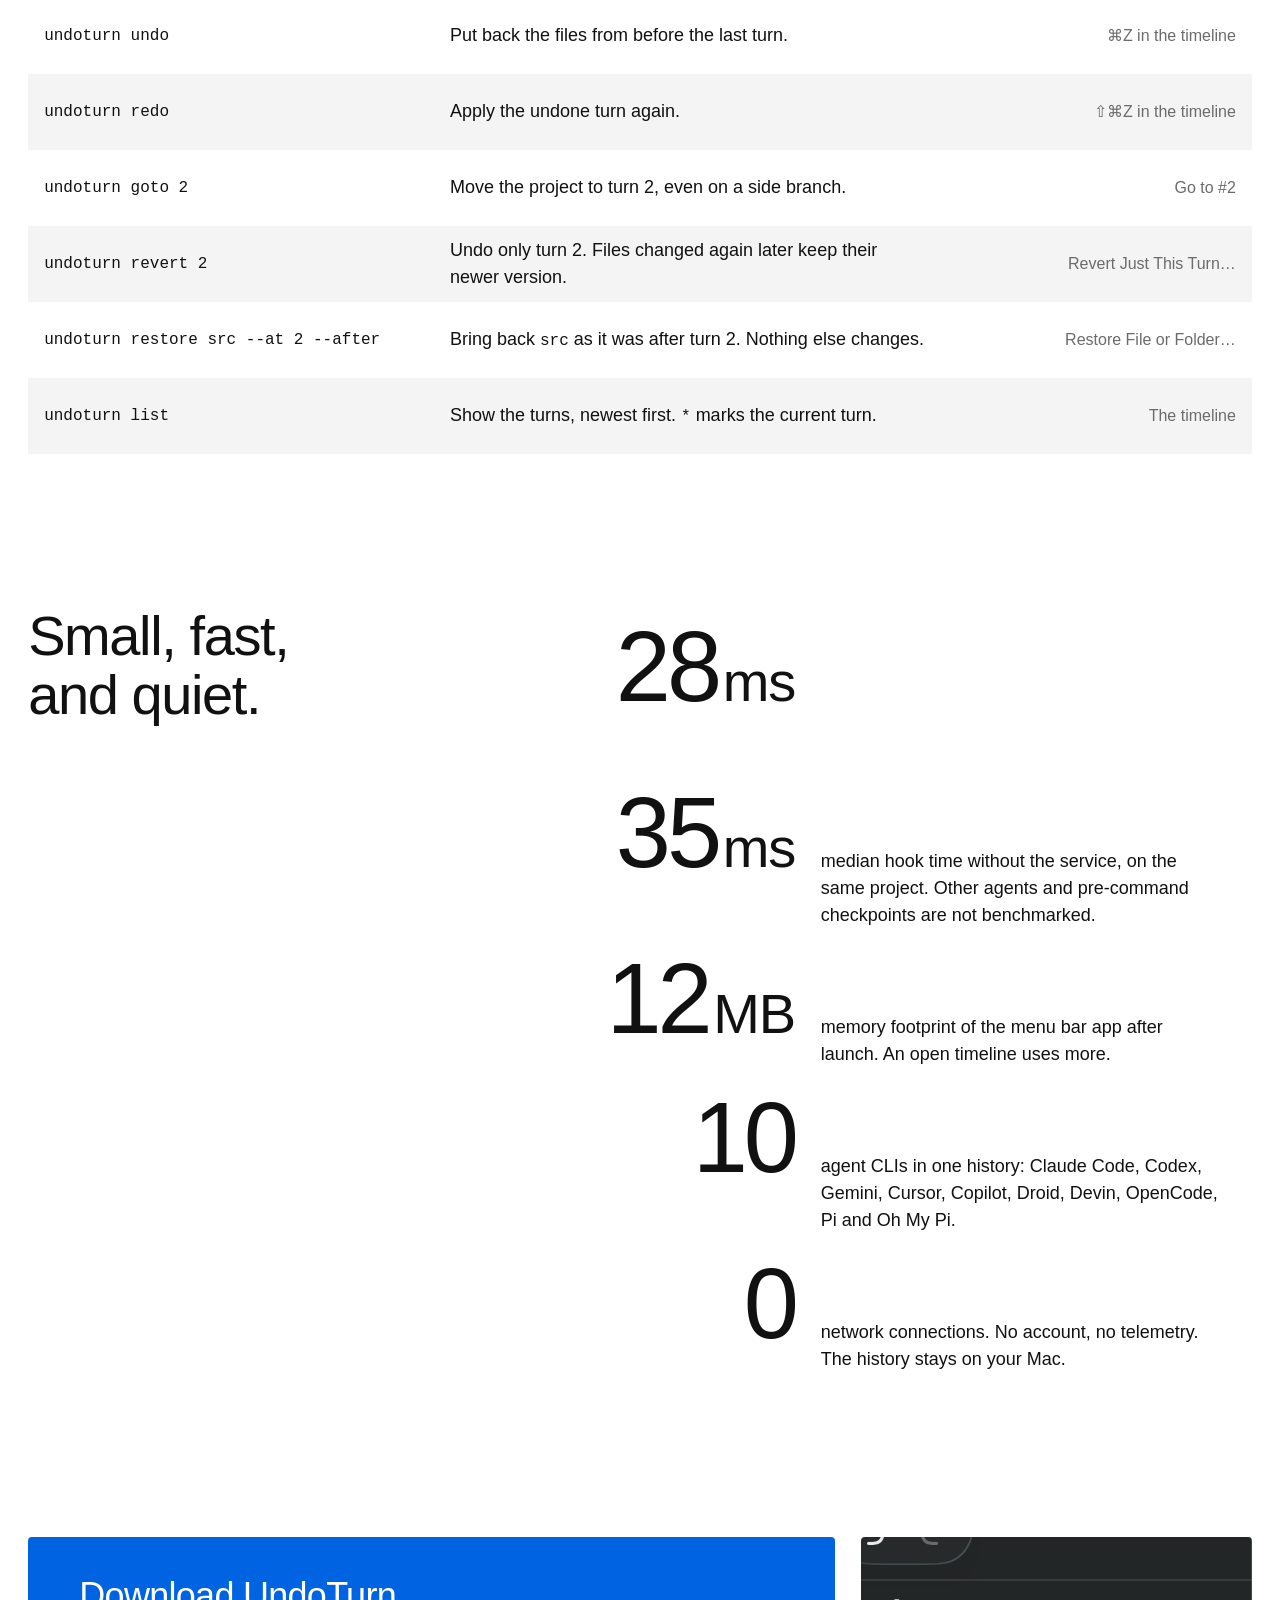
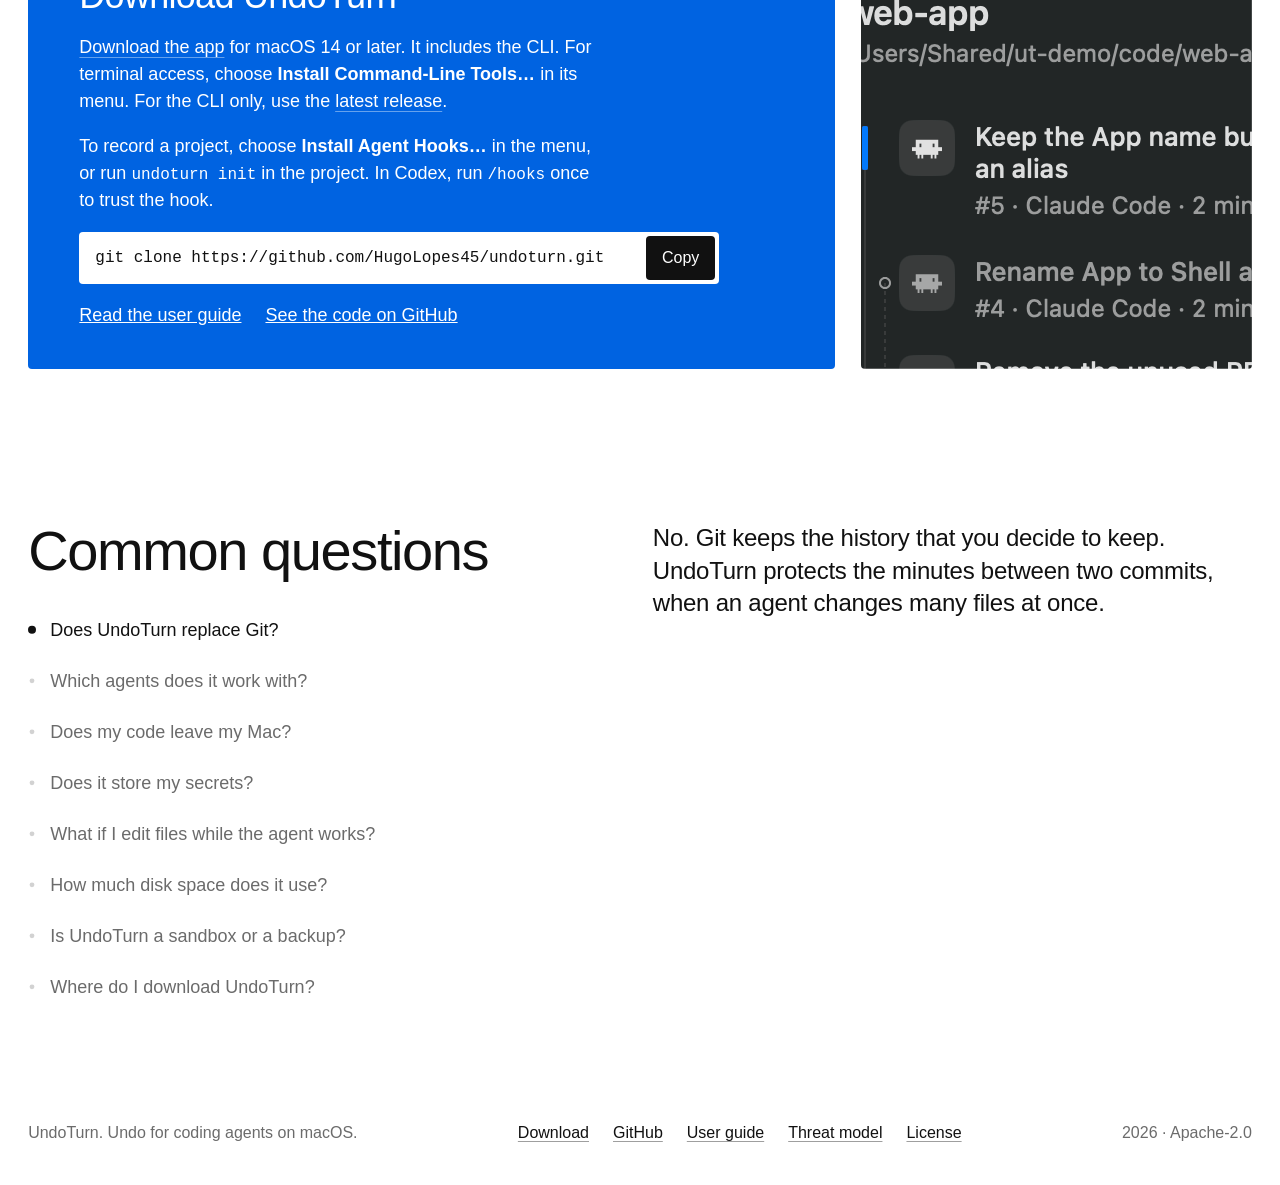
==== commit 97dde8db: "Link to GitHub from the landing page header The header linked only to the download; the repository w" ====
--- a/docs/index.html
+++ b/docs/index.html
@@ -120,7 +120,7 @@
 .nav { display: flex; align-items: center; gap: 24px; min-height: 52px; }
 .wordmark { display: inline-flex; align-items: center; gap: 10px; margin-right: auto; font-size: 18px; font-weight: 600; letter-spacing: -0.01em; text-decoration: none; }
 .wordmark img { width: 30px; height: 30px; }
-.nav__links { display: none; gap: 24px; font-size: 16px; }
+.nav__links { display: none; gap: 24px; font-size: 16px; white-space: nowrap; }
 .nav__links a { text-decoration-line: underline; }
 .hero__title { font-size: clamp(2.5rem, 9.4vw, 4.75rem); line-height: 1.02; letter-spacing: -0.035em; font-weight: 500; }
 .lines .line { display: block; overflow: hidden; padding-bottom: 0.08em; margin-bottom: -0.08em; }
@@ -147,8 +147,10 @@
 .hero__act { display: flex; flex-direction: column; align-items: flex-start; gap: 20px; }
 .hero__sentence { max-width: 30ch; }
 
+@media (min-width: 52em) {
+  .nav__links { display: flex; }
+}
 @media (min-width: 48em) {
-  .nav__links { display: flex; }
   .reel { --sliver: 32px; --gap: 16px; }
 }
 @media (min-width: 75em) {
@@ -475,6 +477,7 @@
         <li><a class="link" href="#commands">Commands</a></li>
         <li><a class="link" href="#faq">FAQ</a></li>
         <li><a class="link" href="guide.html">User guide</a></li>
+        <li><a class="link" href="https://github.com/HugoLopes45/undoturn">GitHub</a></li>
       </ul>
       <a class="button button--small" href="https://github.com/HugoLopes45/undoturn/releases/latest/download/UndoTurn.dmg">Download for Mac</a>
     </nav>
@@ -875,7 +878,7 @@
       </div>
       <div class="faq__item">
         <h3 data-reveal style="--i:8"><button type="button" class="faq__q" aria-expanded="true" aria-controls="a8">Where do I download UndoTurn?</button></h3>
-        <div class="faq__a" id="a8"><p>From the <a class="link-plain" href="https://github.com/HugoLopes45/undoturn/releases/latest">latest release</a>: <code>UndoTurn.dmg</code> has the menu bar app, the CLI and the service; <code>undoturn-macos-universal.tar.gz</code> has the CLI and the service only. To build from source, see the <a class="link-plain" href="guide.html#build-from-source">user guide</a>.</p></div>
+        <div class="faq__a" id="a8"><p>From the <a class="link-plain" href="https://github.com/HugoLopes45/undoturn/releases/latest">latest release</a>: <code>UndoTurn.dmg</code> has the menu bar app, the CLI and the service; <code>undoturn-macos-universal.tar.gz</code> has the CLI and the service only. To build from source, see <a class="link-plain" href="https://github.com/HugoLopes45/undoturn/blob/main/CONTRIBUTING.md#set-up">Contributing</a>.</p></div>
       </div>
     </div>
   </div>
